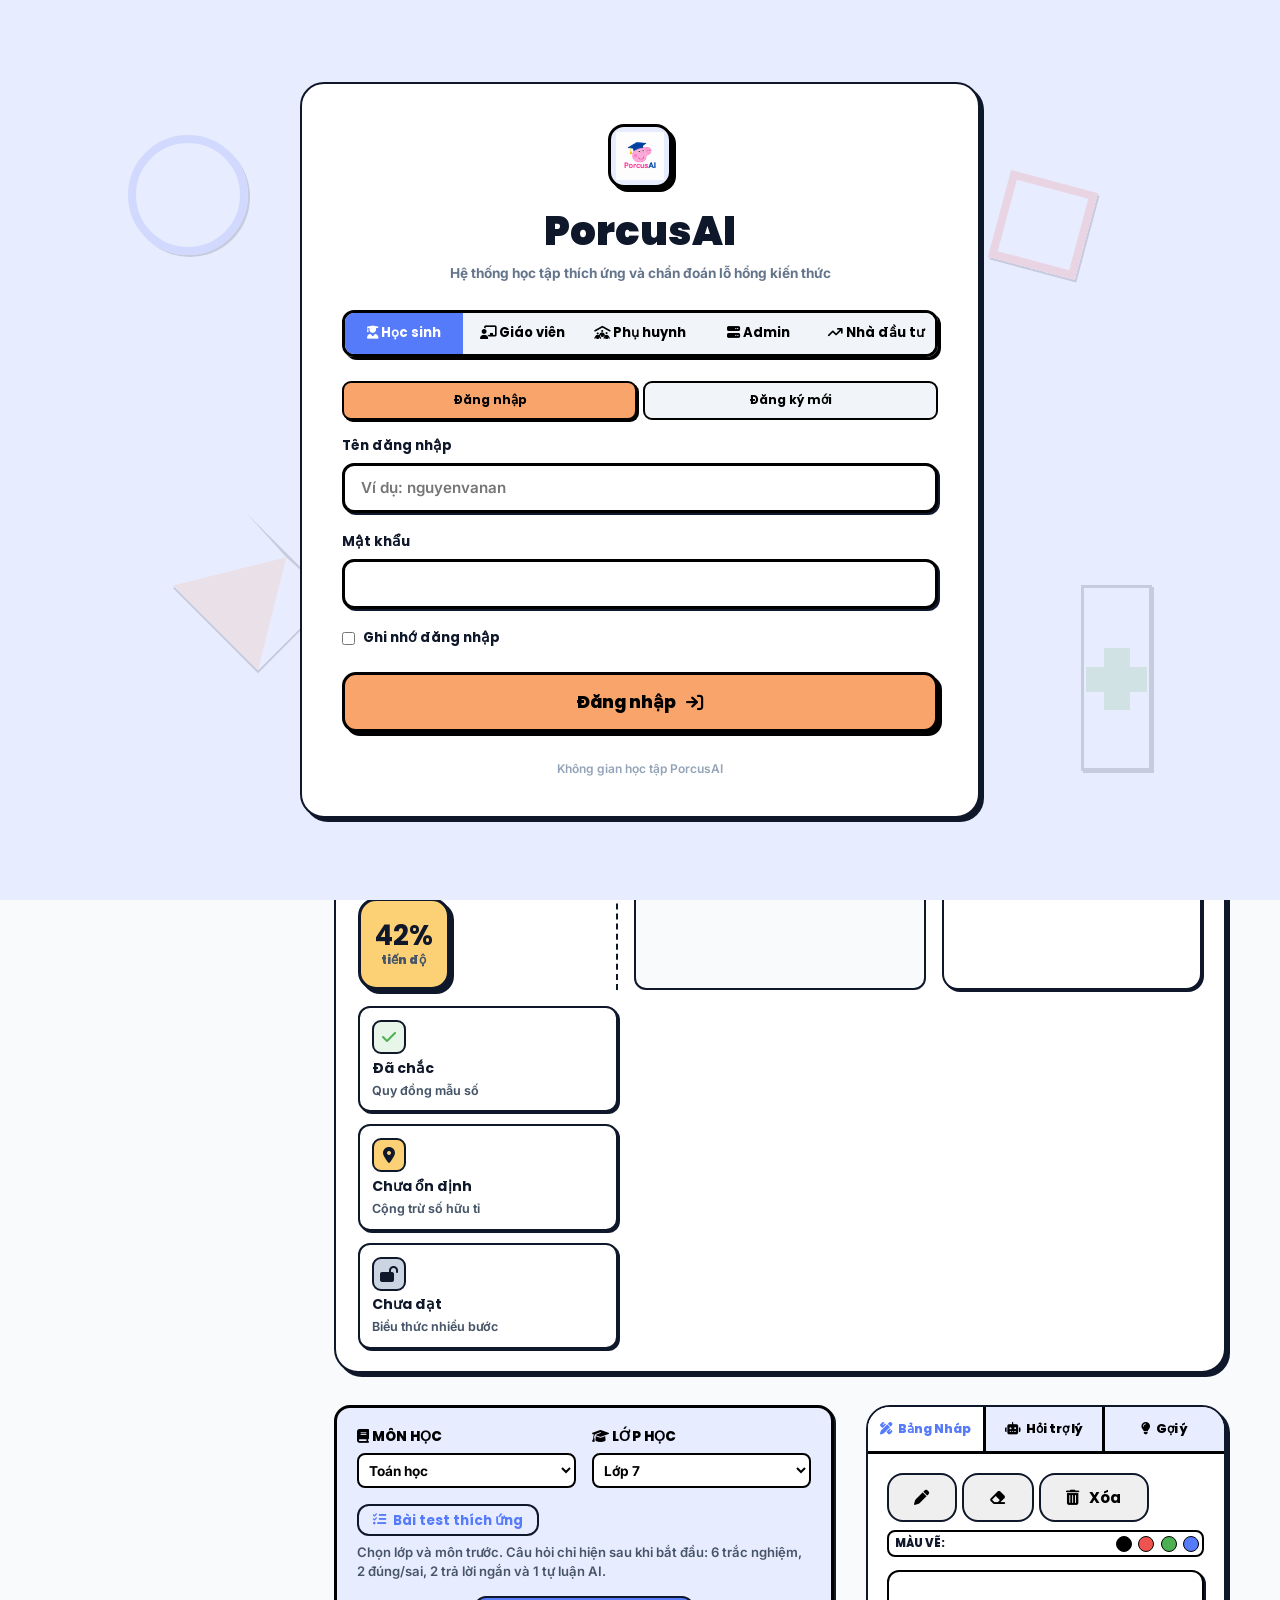
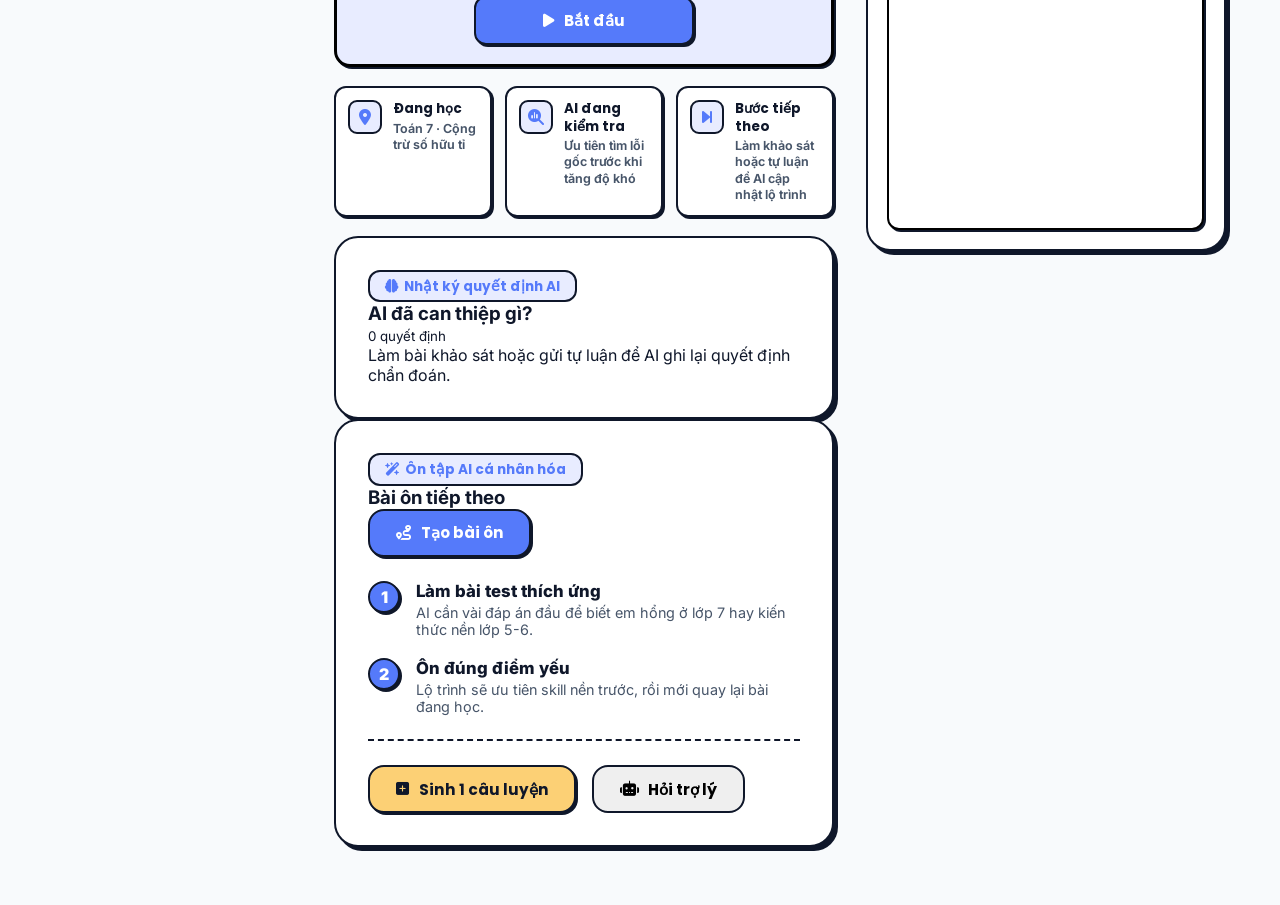
==== frontend/index.html @ 9d4cf4fd "Thêm tính năng đăng ký và đăng nhập cho Giáo viên và Phụ huynh" ====
<!DOCTYPE html>
<html lang="vi">
<head>
    <meta charset="UTF-8">
    <meta name="viewport" content="width=device-width, initial-scale=1.0">
    <title>PorcusAI - Hệ thống Gia sư Thích ứng chẩn đoán Lỗ hổng Kiến thức Gốc</title>
    <link rel="icon" href="assets/porcus-ai-logo.png">
    <!-- Google Fonts -->
    <link rel="preconnect" href="https://fonts.googleapis.com">
    <link rel="preconnect" href="https://fonts.gstatic.com" crossorigin>
    <link href="https://fonts.googleapis.com/css2?family=Inter:wght@300;400;500;600&family=Poppins:wght@400;500;600;700;800&display=swap" rel="stylesheet">
    <!-- FontAwesome Icons -->
    <link rel="stylesheet" href="https://cdnjs.cloudflare.com/ajax/libs/font-awesome/6.5.2/css/all.min.css">
    <link rel="stylesheet" href="style.css">
</head>
<body>
    <div class="app-container">
        <!-- Sidebar Navigation (Chung cho cả 2 view) -->
        <aside class="sidebar-navigation">
            <div class="sidebar-brand">
                <img src="assets/porcus-ai-logo.png" alt="PorcusAI logo" class="brand-logo-img">
                <span class="brand-text">PorcusAI</span>
            </div>
            <nav class="sidebar-menu" id="student-sidebar-menu">
                <a href="#" class="menu-item active" data-tab="dashboard"><i class="fa-solid fa-house"></i><span>Tổng quan</span></a>
                <a href="#" class="menu-item" data-tab="courses"><i class="fa-solid fa-book-open"></i><span>Khóa học</span></a>
                <a href="#" class="menu-item" data-tab="assignments"><i class="fa-solid fa-file-signature"></i><span>Bài tập</span></a>
                <a href="#" class="menu-item" data-tab="rewards"><i class="fa-solid fa-calendar-check"></i><span>Điểm danh & Đổi quà</span></a>
                <a href="#" class="menu-item" data-tab="tutor"><i class="fa-solid fa-robot"></i><span>Trợ lý học tập</span></a>
                <a href="#" class="menu-item" data-tab="profile"><i class="fa-solid fa-id-card"></i><span>Hồ sơ</span></a>
            </nav>
            <nav class="sidebar-menu teacher-sidebar-menu" id="teacher-sidebar-menu" style="display: none;">
                <a href="#" class="menu-item active" data-teacher-nav="grouping"><i class="fa-solid fa-table-columns"></i><span>Tổng quan lớp</span></a>
                <a href="#" class="menu-item" data-teacher-nav="priority"><i class="fa-solid fa-list-check"></i><span>Học sinh ưu tiên</span></a>
                <a href="#" class="menu-item" data-teacher-nav="tree"><i class="fa-solid fa-diagram-project"></i><span>Lộ trình AI</span></a>
                <a href="#" class="menu-item" data-teacher-nav="contribution"><i class="fa-solid fa-chart-line"></i><span>Đóng góp hôm nay</span></a>
            </nav>
            <nav class="sidebar-menu parent-sidebar-menu" id="parent-sidebar-menu" style="display: none;">
                <a href="#" class="menu-item active" data-parent-nav="overview"><i class="fa-solid fa-people-roof"></i><span>Theo dõi con</span></a>
            </nav>
            <nav class="sidebar-menu admin-sidebar-menu" id="admin-sidebar-menu" style="display: none;">
                <a href="#" class="menu-item active" data-admin-nav="operations"><i class="fa-solid fa-server"></i><span>Vận hành</span></a>
            </nav>
            <nav class="sidebar-menu investor-sidebar-menu" id="investor-sidebar-menu" style="display: none;">
                <a href="#" class="menu-item active" data-investor-nav="traction"><i class="fa-solid fa-arrow-trend-up"></i><span>Traction</span></a>
            </nav>
            <div class="sidebar-footer">
                <button id="btn-toggle-portal" class="btn btn-switch"><i class="fa-solid fa-arrows-rotate"></i> Chuyển Bảng</button>
                <button id="btn-logout" class="btn btn-sidebar-logout" type="button"><i class="fa-solid fa-right-from-bracket"></i><span>Đăng xuất</span></button>
            </div>
        </aside>

        <!-- Main Content Area -->
        <div class="content-wrapper">
            <!-- Topbar (Chung) -->
            <header class="topbar-navigation">
                <div class="topbar-left">
                    <div id="student-progress-wrapper" class="progress-container">
                        <span class="progress-label">Tiến trình bài học</span>
                        <div class="progress-track">
                            <div id="student-progress-fill" class="progress-fill" style="width: 40%;"></div>
                        </div>
                    </div>
                    <div id="teacher-title-wrapper" class="teacher-title" style="display: none;">
                        <h2><i class="fa-solid fa-chalkboard-user"></i> Không gian phân tích của Giáo viên</h2>
                    </div>
                </div>
                <div class="topbar-right">
                    <!-- Student Rewards (Ẩn khi ở chế độ Giáo viên) -->
                    <div id="student-rewards" class="rewards-row">
                            <span class="reward-tag streak-tag"><i class="fa-solid fa-calendar-check"></i> 5 ngày liên tiếp</span>
                        <span class="reward-tag xp-tag"><i class="fa-solid fa-gem"></i> 1,200 XP</span>
                        <span class="reward-tag coin-tag"><i class="fa-solid fa-coins"></i> 350 Xu</span>
                    </div>
                    <div id="quest-notification" class="quest-notification">
                        <button id="btn-quest-toggle" class="quest-toggle-btn" type="button" aria-expanded="false" aria-controls="quest-dropdown-panel" title="Nhiệm vụ hôm nay">
                            <i class="fa-solid fa-bell"></i>
                            <span id="quest-notification-count">0</span>
                        </button>
                        <div id="quest-dropdown-panel" class="quest-dropdown-panel" aria-label="Nhiệm vụ hôm nay">
                            <div class="quest-panel-header">
                                <span class="badge badge-skill"><i class="fa-solid fa-gamepad"></i> Quiz Quest</span>
                                <strong id="quest-combo-label">Nhiệm vụ hôm nay</strong>
                            </div>
                            <div id="daily-quest-list" class="daily-quest-list"></div>
                            <p id="reward-feedback" class="reward-feedback">Làm đúng quiz để gom xu mở bài ôn cá nhân.</p>
                        </div>
                    </div>
                    <div class="user-profile">
                        <span class="user-name" id="user-display-name">Emma (Lớp 7A)</span>
                        <div class="user-avatar" id="user-avatar-container">
                            <img src="https://api.dicebear.com/7.x/adventurer/svg?seed=Emma" alt="Avatar" id="user-avatar-img">
                        </div>
                    </div>
                </div>
            </header>

            <!-- Main Sections -->
            <main class="main-content">
                <!-- ================= KHU VỰC A: HỌC SINH ================= -->
                <section id="portal-student" class="portal-section active">
                    <!-- 1. DASHBOARD VIEW (PRACTICE ENGINE) -->
                    <div id="student-view-dashboard" class="student-view-panel">
                        <!-- Warning Alert Banner (Chẩn đoán thích ứng) -->
                        <div id="diagnostic-banner" class="memphis-banner banner-warning" style="display: none;">
                            <div class="banner-icon"><i class="fa-solid fa-magnifying-glass-chart"></i></div>
                            <div class="banner-body">
                                <h4>Phát hiện lỗ hổng kiến thức gốc!</h4>
                                <p>Hệ thống tự động điều chỉnh độ khó xuống mức lớp dưới để chẩn đoán xem bạn có gặp khó khăn với kiến thức nền tảng hay không.</p>
                            </div>
                        </div>

                        <div class="subject-overview-band">
                            <div class="subject-overview-header">
                                <div>
                                    <span class="badge badge-skill"><i class="fa-solid fa-layer-group"></i> Tổng quan môn học</span>
                                    <h2>Hôm nay em muốn ôn môn nào?</h2>
                                </div>
                                <p>Mỗi môn có tiến độ, trạng thái và bài ôn riêng. Hệ thống ưu tiên môn đang cần can thiệp nhất theo kết quả khảo sát.</p>
                            </div>
                            <div id="subject-overview-grid" class="subject-overview-grid"></div>
                        </div>

                        <div class="student-workspace">
                            <!-- Column 1: Mini Personal Path Graph -->
                            <div class="memphis-card path-card">
                                <div class="path-card-header">
                                    <div>
                                        <span class="badge badge-skill"><i class="fa-solid fa-route"></i> Lộ trình cá nhân</span>
                                        <h3 class="card-header-title">Kế hoạch học hôm nay</h3>
                                        <p>AI xác định em nên luyện phần nào trước để không học nhảy qua lỗ hổng nền.</p>
                                    </div>
                                    <div class="path-score-badge">
                                        <strong>42%</strong>
                                        <span>tiến độ</span>
                                    </div>
                                </div>
                                <div class="path-focus-strip">
                                    <div>
                                        <span>Đang học</span>
                                        <strong>Toán 7 · Cộng trừ số hữu tỉ</strong>
                                    </div>
                                    <div>
                                        <span>AI kiểm tra</span>
                                        <strong>Hổng phân số lớp 5-6?</strong>
                                    </div>
                                </div>
                                <div class="personal-path-flow" id="personal-path-flow">
                                    <!-- Dynamic path nodes -->
                                </div>
                                <div class="path-action-grid">
                                    <div class="path-action-item done">
                                        <i class="fa-solid fa-check"></i>
                                        <strong>Đã chắc</strong>
                                        <span>Quy đồng mẫu số</span>
                                    </div>
                                    <div class="path-action-item active">
                                        <i class="fa-solid fa-location-dot"></i>
                                        <strong>Chưa ổn định</strong>
                                        <span>Cộng trừ số hữu tỉ</span>
                                    </div>
                                    <div class="path-action-item locked">
                                        <i class="fa-solid fa-lock-open"></i>
                                        <strong>Chưa đạt</strong>
                                        <span>Biểu thức nhiều bước</span>
                                    </div>
                                </div>
                            </div>
                            <div class="question-workspace">
                                <!-- Selector for Subject and Grade -->
                                <div id="test-setup-card" class="memphis-card selector-card test-setup-card">
                                    <div style="flex: 1;">
                                        <label for="subject-select" style="font-family: Poppins; font-weight: 800; font-size: 0.85rem; display: block; margin-bottom: 0.4rem; color: #000;"><i class="fa-solid fa-book"></i> MÔN HỌC</label>
                                        <select id="subject-select" class="memphis-input-sm" style="width: 100%; font-weight: 700; background: #FFF; border: 2.5px solid #000; border-radius: 8px; padding: 0.4rem;">
                                            <option value="Toán">Toán học</option>
                                            <option value="Ngữ văn">Ngữ văn</option>
                                            <option value="Ngoại ngữ">Ngoại ngữ (Tiếng Anh)</option>
                                            <option value="Khoa học tự nhiên">Khoa học tự nhiên</option>
                                            <option value="Lịch sử và Địa lý">Lịch sử và Địa lý</option>
                                            <option value="Tin học và Công nghệ">Tin học và Công nghệ</option>
                                        </select>
                                    </div>
                                    <div style="flex: 1;">
                                        <label for="grade-select" style="font-family: Poppins; font-weight: 800; font-size: 0.85rem; display: block; margin-bottom: 0.4rem; color: #000;"><i class="fa-solid fa-graduation-cap"></i> LỚP HỌC</label>
                                        <select id="grade-select" class="memphis-input-sm" style="width: 100%; font-weight: 700; background: #FFF; border: 2.5px solid #000; border-radius: 8px; padding: 0.4rem;">
                                            <option value="1">Lớp 1</option>
                                            <option value="2">Lớp 2</option>
                                            <option value="3">Lớp 3</option>
                                            <option value="4">Lớp 4</option>
                                            <option value="5">Lớp 5</option>
                                            <option value="6">Lớp 6</option>
                                            <option value="7" selected>Lớp 7</option>
                                            <option value="8">Lớp 8</option>
                                            <option value="9">Lớp 9</option>
                                        </select>
                                    </div>
                                    <div class="test-setup-copy">
                                        <span class="badge badge-skill"><i class="fa-solid fa-list-check"></i> Bài test thích ứng</span>
                                        <p>Chọn lớp và môn trước. Câu hỏi chỉ hiện sau khi bắt đầu: 6 trắc nghiệm, 2 đúng/sai, 2 trả lời ngắn và 1 tự luận AI.</p>
                                    </div>
                                    <button id="btn-start-test" class="btn btn-primary-memphis btn-start-test"><i class="fa-solid fa-play"></i> Bắt đầu</button>
                                </div>
                                <div id="test-progress-card" class="test-progress-card" style="display: none;">
                                    <div class="test-stage-pill active" data-stage="multiple_choice"><i class="fa-solid fa-circle-dot"></i> Trắc nghiệm</div>
                                    <div class="test-stage-pill" data-stage="true_false"><i class="fa-solid fa-scale-balanced"></i> Đúng/Sai</div>
                                    <div class="test-stage-pill" data-stage="short_answer"><i class="fa-solid fa-keyboard"></i> Trả lời ngắn</div>
                                    <div class="test-stage-pill" data-stage="essay"><i class="fa-solid fa-pen-nib"></i> Tự luận AI</div>
                                </div>
                                <div class="student-path-summary">
                                    <div class="student-path-summary-item">
                                        <i class="fa-solid fa-location-dot"></i>
                                        <div>
                                            <strong>Đang học</strong>
                                            <span id="summary-active-skill">Toán 7 · Cộng trừ số hữu tỉ</span>
                                        </div>
                                    </div>
                                    <div class="student-path-summary-item">
                                        <i class="fa-solid fa-magnifying-glass-chart"></i>
                                        <div>
                                            <strong>AI đang kiểm tra</strong>
                                            <span id="summary-ai-check">Lỗi lớp 7 hay hổng phân số lớp 5-6</span>
                                        </div>
                                    </div>
                                    <div class="student-path-summary-item">
                                        <i class="fa-solid fa-forward-step"></i>
                                        <div>
                                            <strong>Bước tiếp theo</strong>
                                            <span id="summary-next-step">Làm bài test thích ứng để mở khóa lộ trình</span>
                                        </div>
                                    </div>
                                </div>
                                <div class="memphis-card ai-decision-log-card" id="ai-decision-log-card">
                                    <div class="ai-decision-header">
                                        <div>
                                            <span class="badge badge-skill"><i class="fa-solid fa-brain"></i> Nhật ký quyết định AI</span>
                                            <h3>AI đã can thiệp gì?</h3>
                                        </div>
                                        <small id="ai-decision-count">0 quyết định</small>
                                    </div>
                                    <div id="ai-decision-log-list" class="ai-decision-log-list">
                                        <div class="ai-decision-empty">Làm bài khảo sát hoặc gửi tự luận để AI ghi lại quyết định chẩn đoán.</div>
                                    </div>
                                </div>
                                <div class="memphis-card personal-review-card" id="personal-review-card">
                                    <div class="personal-review-header">
                                        <div>
                                            <span class="badge badge-skill"><i class="fa-solid fa-wand-magic-sparkles"></i> Ôn tập AI cá nhân hóa</span>
                                            <h3>Bài ôn tiếp theo</h3>
                                        </div>
                                        <button id="btn-build-personal-review" class="btn btn-primary-memphis btn-sm"><i class="fa-solid fa-route"></i> Tạo bài ôn</button>
                                    </div>
                                    <div id="personal-review-list" class="personal-review-list">
                                        <div class="personal-review-step">
                                            <span>1</span>
                                            <div>
                                                <strong>Làm bài test thích ứng</strong>
                                                <p>AI cần vài đáp án đầu để biết em hổng ở lớp 7 hay kiến thức nền lớp 5-6.</p>
                                            </div>
                                        </div>
                                        <div class="personal-review-step">
                                            <span>2</span>
                                            <div>
                                                <strong>Ôn đúng điểm yếu</strong>
                                                <p>Lộ trình sẽ ưu tiên skill nền trước, rồi mới quay lại bài đang học.</p>
                                            </div>
                                        </div>
                                    </div>
                                    <div class="personal-review-actions">
                                        <button id="btn-generate-review-question" class="btn btn-hint-outline btn-sm"><i class="fa-solid fa-square-plus"></i> Sinh 1 câu luyện</button>
                                        <button id="btn-open-review-assistant" class="btn btn-secondary-memphis btn-sm"><i class="fa-solid fa-robot"></i> Hỏi trợ lý</button>
                                    </div>
                                </div>
                                <div id="survey-result-card" class="memphis-card survey-result-card" style="display: none;"></div>
                                <div id="question-card" class="memphis-card question-card" style="padding: 1.5rem; display: none;">
                                    <div class="question-card-header" style="display: flex; justify-content: space-between; margin-bottom: 1.2rem;">
                                        <span class="badge badge-skill" id="current-skill-name">Đang tải kỹ năng...</span>
                                        <span class="badge badge-difficulty" id="current-question-difficulty">Mức độ: Vừa</span>
                                    </div>

                                    <!-- Question & Interaction Content -->
                                    <div class="question-main-body">
                                        <div class="question-content-box" style="margin-bottom: 1.5rem; background: #fdfdfd; border: 2.5px solid #000; border-radius: 12px; padding: 1.2rem;">
                                            <p id="question-text" style="font-family: Inter; font-size: 1.05rem; font-weight: 600; line-height: 1.6; margin: 0; color: #000;">Đang tải câu hỏi...</p>
                                        </div>

                                        <div id="question-visual-box" class="question-visual-box" style="display: none;"></div>

                                        <!-- Multiple Choice Options Container -->
                                        <div id="options-container" class="options-grid">
                                            <!-- Option buttons -->
                                        </div>

                                        <!-- Free Text Input (Hidden by default) -->
                                        <div id="text-input-container" class="text-input-container" style="display: none;">
                                            <textarea id="answer-text-input" placeholder="Điền đáp án của bạn vào đây..." class="memphis-input" rows="2"></textarea>
                                        </div>

                                        <!-- Distractor Explanation Feedback -->
                                        <div id="distractor-feedback-box" class="distractor-feedback-box" style="display: none; margin-top: 1.2rem;">
                                            <div class="distractor-feedback-header">
                                                <i class="fa-solid fa-circle-exclamation"></i> Phân tích lỗi sai
                                            </div>
                                            <p id="distractor-feedback-text">Giải thích lỗi sai...</p>
                                        </div>
                                    </div>

                                    <!-- Action Buttons -->
                                    <div class="question-actions" style="display: flex; gap: 1rem; margin-top: 1.5rem; border-top: 2.5px dashed #000; padding-top: 1.2rem; flex-wrap: wrap;">
                                        <button id="btn-show-hint" class="btn btn-hint-outline" style="flex: 1; padding: 0.6rem; font-weight: 700;"><i class="fa-solid fa-lightbulb"></i> Gợi ý</button>
                                        <button id="btn-submit-answer" class="btn btn-primary-memphis" disabled style="flex: 1.5; padding: 0.6rem; font-weight: 700;"><i class="fa-solid fa-paper-plane"></i> Gửi đáp án</button>
                                    </div>
                                </div>
                            </div>

                            <!-- Column 3: AI Learning Assistant (Unified Toolbox) -->
                            <div class="memphis-card toolbox-card">
                                <div class="toolbox-tabs" style="display: flex; border-bottom: 3.5px solid #000; background: #e8ecff; border-top-left-radius: 12px; border-top-right-radius: 12px;">
                                    <button class="toolbox-tab-btn active" data-toolbox-tab="scratchpad" style="flex: 1 1 90px; padding: 0.9rem 0.7rem; font-family: Poppins; font-weight: 800; font-size: 0.78rem; line-height: 1.25; background: none; border: none; border-right: 3.5px solid #000; cursor: pointer; display: flex; align-items: center; justify-content: center; gap: 0.35rem; flex-wrap: wrap; text-align: center;"><i class="fa-solid fa-pen-ruler"></i> Bảng Nháp</button>
                                    <button class="toolbox-tab-btn" data-toolbox-tab="mascot" style="flex: 1 1 90px; padding: 0.9rem 0.7rem; font-family: Poppins; font-weight: 800; font-size: 0.78rem; line-height: 1.25; background: none; border: none; border-right: 3.5px solid #000; cursor: pointer; display: flex; align-items: center; justify-content: center; gap: 0.35rem; flex-wrap: wrap; text-align: center;"><i class="fa-solid fa-robot"></i> Hỏi trợ lý</button>
                                    <button class="toolbox-tab-btn" data-toolbox-tab="hint" style="flex: 1 1 90px; padding: 0.9rem 0.7rem; font-family: Poppins; font-weight: 800; font-size: 0.78rem; line-height: 1.25; background: none; border: none; cursor: pointer; display: flex; align-items: center; justify-content: center; gap: 0.35rem; flex-wrap: wrap; text-align: center;"><i class="fa-solid fa-lightbulb"></i> Gợi ý</button>
                                </div>

                                <div class="toolbox-content" style="padding: 1.2rem; min-height: 350px;">
                                    <!-- Sub-panel 1: Scratchpad (Active by default) -->
                                    <div id="toolbox-panel-scratchpad" class="toolbox-panel active">
                                        <div class="scratchpad-controls" style="display: flex; flex-direction: column; gap: 0.5rem; margin-bottom: 0.8rem;">
                                            <div style="display: flex; gap: 0.3rem;">
                                                <button class="btn btn-secondary btn-sm active" id="btn-scratchpad-pen" title="Bút vẽ"><i class="fa-solid fa-pen"></i></button>
                                                <button class="btn btn-secondary btn-sm" id="btn-scratchpad-eraser" title="Tẩy xóa"><i class="fa-solid fa-eraser"></i></button>
                                                <button class="btn btn-secondary btn-sm" id="btn-scratchpad-clear" title="Xóa toàn bộ"><i class="fa-solid fa-trash-can"></i> Xóa</button>
                                            </div>
                                            <div class="scratchpad-colors" style="display: flex; gap: 0.4rem; padding: 0.2rem; background: #FFF; border: 2px solid #000; border-radius: 8px; justify-content: center; align-items: center;">
                                                <span style="font-family: Poppins; font-size: 0.72rem; font-weight: 800; margin-right: auto; margin-left: 0.2rem;">MÀU VẼ:</span>
                                                <button class="color-btn active" data-color="#000000" style="width: 16px; height: 16px; border-radius: 50%; background: #000000; border: 1.5px solid #000; cursor: pointer; padding: 0;"></button>
                                                <button class="color-btn" data-color="#EF5350" style="width: 16px; height: 16px; border-radius: 50%; background: #EF5350; border: 1.5px solid #000; cursor: pointer; padding: 0;"></button>
                                                <button class="color-btn" data-color="#4CAF50" style="width: 16px; height: 16px; border-radius: 50%; background: #4CAF50; border: 1.5px solid #000; cursor: pointer; padding: 0;"></button>
                                                <button class="color-btn" data-color="#557AFA" style="width: 16px; height: 16px; border-radius: 50%; background: #557AFA; border: 1.5px solid #000; cursor: pointer; padding: 0;"></button>
                                            </div>
                                        </div>
                                        <div class="canvas-container" style="background: #FFF; border: 2.5px solid #000; border-radius: 12px; overflow: hidden; height: 260px; position: relative;">
                                            <canvas id="scratchpad-canvas" width="280" height="260" style="cursor: crosshair; display: block;"></canvas>
                                        </div>
                                    </div>

                                    <!-- Sub-panel 2: Socratic Robot Mascot Chat -->
                                    <div id="toolbox-panel-mascot" class="toolbox-panel" style="display: none; flex-direction: column; gap: 1rem;">
                                        <div class="mascot-container" style="display: flex; flex-direction: column; gap: 0.8rem;">
                                            <div style="display: flex; align-items: center; gap: 0.8rem;">
                                                <div class="robot-mascot" style="position: relative; flex-shrink: 0;">
                                                    <i class="fa-solid fa-robot robot-icon-face animate-bounce-slow" style="font-size: 2.2rem; color: var(--primary);"></i>
                                                    <button id="btn-read-aloud" class="btn-read-aloud" title="Đọc tiếng gợi ý" style="position: absolute; bottom: -5px; right: -5px; background: var(--secondary); border: 2px solid var(--border-color); border-radius: 50%; width: 22px; height: 22px; display: flex; align-items: center; justify-content: center; cursor: pointer; font-size: 0.7rem; box-shadow: var(--shadow-flat-sm);"><i class="fa-solid fa-volume-high"></i></button>
                                                </div>
                                                <div class="mascot-speech-bubble" style="background: var(--secondary-light); border: 2px solid #000; border-radius: 12px; padding: 0.6rem 0.8rem; font-family: Inter; font-size: 0.85rem; font-weight: 500; flex-grow: 1; position: relative;">
                                                    <p id="mascot-comment" style="margin: 0; line-height: 1.4;">Hãy đọc kỹ đề bài nhé! Tôi tin bạn làm được!</p>
                                                </div>
                                            </div>
                                            
                                            <div id="mascot-chat-history" class="mascot-chat-history" style="display: none; height: 160px; overflow-y: auto; border: 2.5px solid #000; border-radius: 12px; padding: 0.8rem; background: #fafafa; flex-direction: column; gap: 0.5rem; margin-top: 0.5rem;">
                                                <!-- Dynamic chat logs -->
                                            </div>
                                            <div class="mascot-chat-input-wrapper" style="display: flex; gap: 0.4rem; margin-top: 0.5rem;">
                                                <input type="text" id="mascot-chat-input" placeholder="Hỏi cách giải..." class="memphis-input-sm" style="flex: 1; padding: 0.5rem; border: 2.5px solid #000; border-radius: 8px; height: 38px;">
                                                <button id="btn-send-mascot-chat" class="btn btn-secondary-memphis btn-sm" style="width: 38px; height: 38px; padding: 0; display: flex; align-items: center; justify-content: center; border-radius: 8px;"><i class="fa-solid fa-paper-plane"></i></button>
                                            </div>
                                            <div class="multimodal-learning-controls" style="display:grid;grid-template-columns:1fr 1fr;gap:.5rem;">
                                                <label class="btn btn-hint-outline btn-sm" for="student-work-image"><i class="fa-solid fa-camera"></i> Chọn ảnh bài làm</label>
                                                <input id="student-work-image" type="file" accept="image/jpeg,image/png,image/webp" capture="environment" hidden>
                                                <button id="btn-analyze-student-work" class="btn btn-secondary-memphis btn-sm"><i class="fa-solid fa-eye"></i> FPT Vision phân tích</button>
                                                <button id="btn-record-answer" class="btn btn-hint-outline btn-sm" style="grid-column:1/-1;"><i class="fa-solid fa-microphone"></i> Trả lời bằng giọng nói</button>
                                            </div>
                                        </div>
                                    </div>

                                    <!-- Sub-panel 3: Interactive Hint & Fraction Slicing -->
                                    <div id="toolbox-panel-hint" class="toolbox-panel" style="display: none; flex-direction: column; gap: 0.8rem;">
                                        <div id="hint-content-box" class="hint-content-box" style="display: block;">
                                            <div class="hint-visual-representation" id="hint-visual-representation" style="display: flex; flex-direction: column; align-items: center; margin-bottom: 0.8rem;">
                                                <!-- Circle graph / visual aid renders here -->
                                            </div>
                                            <!-- Interactive Slider -->
                                            <div class="interactive-slider-wrapper" id="fraction-slider-container" style="display: none; margin-bottom: 0.8rem; padding: 0.8rem; background: #FFF; border: 2px solid #000; border-radius: 12px;">
                                                <label for="fraction-slider" style="font-family: Poppins; font-weight: 700; font-size: 0.8rem; display: block; margin-bottom: 0.4rem;">
                                                    <i class="fa-solid fa-sliders"></i> Kéo để chia nhỏ: <span id="fraction-slider-val" style="color: var(--primary); font-weight: 800;">2</span> phần
                                                </label>
                                                <input type="range" id="fraction-slider" min="2" max="12" value="2" style="width: 100%; cursor: pointer;">
                                            </div>
                                            <p id="hint-text" class="hint-text-para" style="font-family: Inter; font-size: 0.88rem; line-height: 1.5; color: #333; margin: 0; background: #fdfdfd; border-left: 4px solid var(--secondary); padding-left: 0.8rem; padding-top: 0.4rem; padding-bottom: 0.4rem;">Vui lòng bấm nút Gợi ý ở bên cạnh bài tập để nhận trợ giúp trực quan.</p>
                                        </div>
                                    </div>
                                </div>
                            </div>
                        </div>
                    </div>

                    <!-- 2. COURSES VIEW -->
                    <div id="student-view-courses" class="student-view-panel" style="display: none;">
                        <div class="courses-header mb-4">
                            <h2><i class="fa-solid fa-graduation-cap"></i> Khóa học của tôi</h2>
                            <p class="card-subtitle-desc">Theo dõi nhiều môn học, mỗi môn có lộ trình riêng và trạng thái chẩn đoán riêng.</p>
                        </div>
                        <div class="courses-overview-layout">
                            <div class="memphis-card course-focus-card">
                                <div class="course-focus-header">
                                    <div class="course-card-icon bg-primary-light"><i class="fa-solid fa-route text-blue"></i></div>
                                    <div>
                                        <span class="badge badge-skill">Đang ưu tiên hôm nay</span>
                                        <h3>Toán 7: Số hữu tỉ và phép tính phân số</h3>
                                        <p>Hệ thống đang kiểm tra xem em sai vì phần lớp 7 hay vì hổng kiến thức phân số từ lớp 5-6.</p>
                                    </div>
                                </div>
                                <div class="course-progress course-progress-large">
                                    <div class="course-progress-meta">
                                        <span>Tiến độ lộ trình</span>
                                        <strong>42%</strong>
                                    </div>
                                    <div class="progress-track"><div class="progress-fill" style="width: 42%; background: var(--primary);"></div></div>
                                </div>
                                <div class="course-milestones">
                                    <div class="course-milestone done"><i class="fa-solid fa-check"></i><span>Quy đồng mẫu số</span></div>
                                    <div class="course-milestone active"><i class="fa-solid fa-location-dot"></i><span>Cộng trừ số hữu tỉ</span></div>
                                    <div class="course-milestone locked"><i class="fa-solid fa-lock"></i><span>Biểu thức nhiều bước</span></div>
                                </div>
                                <button class="btn btn-primary-memphis demo-action-btn" data-message="Đã mở lộ trình Toán 7 đang học."><i class="fa-solid fa-circle-play"></i> Vào lộ trình</button>
                            </div>

                            <div class="course-side-stack">
                                <div class="memphis-card course-snapshot-card course-catalog-card">
                                    <h3><i class="fa-solid fa-book-open-reader"></i> Các khóa học đang theo</h3>
                                    <div class="course-catalog-list">
                                        <button class="course-catalog-item active demo-action-btn" data-message="Đang xem lộ trình Toán 7.">
                                            <span class="course-code">MATH-7A</span>
                                            <strong>Toán 7</strong>
                                            <small>42% · cần ôn phân số</small>
                                        </button>
                                        <button class="course-catalog-item demo-action-btn" data-message="Đã mở khóa Ngữ văn 7.">
                                            <span class="course-code">LIT-7A</span>
                                            <strong>Ngữ văn 7</strong>
                                            <small>68% · đọc hiểu ổn định</small>
                                        </button>
                                        <button class="course-catalog-item demo-action-btn" data-message="Đã mở khóa Tiếng Anh 7.">
                                            <span class="course-code">ENG-7A</span>
                                            <strong>Tiếng Anh 7</strong>
                                            <small>55% · cần luyện so sánh</small>
                                        </button>
                                        <button class="course-catalog-item demo-action-btn" data-message="Đã mở khóa KHTN 7.">
                                            <span class="course-code">SCI-7A</span>
                                            <strong>KHTN 7</strong>
                                            <small>73% · đang đúng tiến độ</small>
                                        </button>
                                    </div>
                                </div>

                                <div class="memphis-card course-snapshot-card">
                                    <h3><i class="fa-solid fa-layer-group"></i> Lộ trình cá nhân môn Toán</h3>
                                    <div class="course-roadmap-list">
                                        <div class="course-roadmap-item complete">
                                            <strong>Toán 5: Phân số & BCNN</strong>
                                            <span>Chắc nền, dùng để giải thích lỗi sai hiện tại.</span>
                                        </div>
                                        <div class="course-roadmap-item active">
                                            <strong>Toán 6: Số nguyên & GTTĐ</strong>
                                            <span>Đang cần ôn lại dấu âm và phép cộng trái dấu.</span>
                                        </div>
                                        <div class="course-roadmap-item next">
                                            <strong>Toán 7: Số hữu tỉ</strong>
                                            <span>Mở khóa dần theo kết quả chẩn đoán.</span>
                                        </div>
                                    </div>
                                </div>

                                <div class="memphis-card course-snapshot-card">
                                    <h3><i class="fa-solid fa-compass"></i> Khác với Bài tập</h3>
                                    <p class="course-note">Khóa học là bản đồ đường dài. Bài tập là các việc cụ thể phải nộp trong tuần.</p>
                                    <div class="course-stat-grid">
                                        <div><strong>3</strong><span>học phần</span></div>
                                        <div><strong>11</strong><span>kỹ năng</span></div>
                                        <div><strong>42%</strong><span>tiến độ</span></div>
                                    </div>
                                </div>
                            </div>
                        </div>
                    </div>

                    <!-- 3. ASSIGNMENTS VIEW -->
                    <div id="student-view-assignments" class="student-view-panel" style="display: none;">
                        <div class="assignments-header mb-4">
                            <h2><i class="fa-solid fa-file-signature"></i> Bài tập cần hoàn thành</h2>
                            <p class="card-subtitle-desc">Nơi xử lý các nhiệm vụ ngắn hạn: bài nào cần nộp hôm nay, bài nào trễ hạn, bài nào chỉ cần xem lại.</p>
                        </div>
                        <div class="assignments-board">
                            <div class="assignment-lane">
                                <div class="assignment-lane-title"><i class="fa-solid fa-bolt"></i> Cần làm ngay</div>
                                <article class="memphis-card assignment-task-card urgent">
                                    <div class="assignment-task-top">
                                        <span class="badge badge-danger">Trễ hạn</span>
                                        <span class="assignment-due">14/07/2026</span>
                                    </div>
                                    <h3>Bổ trợ: GTTĐ & cộng số nguyên</h3>
                                    <p>Hoàn thành 10 câu nền lớp 6 để hệ thống kiểm tra lại lỗi dấu âm.</p>
                                    <div class="assignment-task-meta">
                                        <span><i class="fa-solid fa-list-check"></i> 0/10 câu</span>
                                        <span><i class="fa-solid fa-brain"></i> Cộng số nguyên</span>
                                    </div>
                                    <button class="btn btn-primary-memphis btn-sm demo-action-btn" data-message="Đã chuyển sang bài bổ trợ lớp 6 để nộp bù."><i class="fa-solid fa-triangle-exclamation"></i> Nộp bù</button>
                                </article>
                            </div>

                            <div class="assignment-lane">
                                <div class="assignment-lane-title"><i class="fa-solid fa-clock"></i> Đang làm</div>
                                <article class="memphis-card assignment-task-card active-task">
                                    <div class="assignment-task-top">
                                        <span class="badge badge-warning">Hôm nay</span>
                                        <span class="assignment-due">17/07/2026</span>
                                    </div>
                                    <h3>Bài test thích ứng: Số hữu tỉ</h3>
                                    <p>Làm tiếp phần trắc nghiệm để xác định em đang kẹt ở lớp 7 hay kiến thức nền lớp 5-6.</p>
                                    <div class="assignment-task-meta">
                                        <span><i class="fa-solid fa-list-check"></i> 3/5 câu</span>
                                        <span><i class="fa-solid fa-route"></i> Chẩn đoán</span>
                                    </div>
                                    <button class="btn btn-primary-memphis btn-sm demo-action-btn" data-message="Mở Tổng quan, chọn Toán - Lớp 7 rồi bấm Bắt đầu để làm tiếp bài test thích ứng."><i class="fa-solid fa-play"></i> Làm tiếp</button>
                                </article>
                            </div>

                            <div class="assignment-lane">
                                <div class="assignment-lane-title"><i class="fa-solid fa-circle-check"></i> Đã xong</div>
                                <article class="memphis-card assignment-task-card completed">
                                    <div class="assignment-task-top">
                                        <span class="badge badge-success">Đã hoàn thành</span>
                                        <span class="assignment-due">15/07/2026</span>
                                    </div>
                                    <h3>Ôn tập: Quy đồng phân số cơ bản</h3>
                                    <p>Điểm tốt, dùng làm nền để học tiếp phép cộng trừ số hữu tỉ.</p>
                                    <div class="assignment-task-meta">
                                        <span><i class="fa-solid fa-star"></i> 10/10</span>
                                        <span><i class="fa-solid fa-layer-group"></i> Phân số lớp 5</span>
                                    </div>
                                    <button class="btn btn-secondary btn-sm demo-action-btn" data-message="Đã mở bản xem lại bài làm."><i class="fa-solid fa-rotate-left"></i> Xem lại</button>
                                </article>
                            </div>
                        </div>
                    </div>

                    <!-- 4. REWARDS VIEW -->
                    <div id="student-view-rewards" class="student-view-panel" style="display: none;">
                        <div class="rewards-page-header mb-4">
                            <h2><i class="fa-solid fa-calendar-check"></i> Điểm danh & Đổi quà</h2>
                            <p class="card-subtitle-desc">Điểm danh để nhận lượt quay. Thứ 7 và Chủ nhật được 2 lượt, dùng ngay ở vòng quay quà học tập bên dưới.</p>
                        </div>
                        <div class="rewards-page-layout">
                            <div class="memphis-card rewards-wallet-card">
                                <span class="badge badge-skill"><i class="fa-solid fa-wallet"></i> Ví học tập</span>
                                <h3 id="reward-wallet-title">350 xu khả dụng</h3>
                                <p>Hoàn thành quiz, trả lời câu khó và điểm danh đều đặn để lấy thêm xu, XP và lượt quay.</p>
                                <div class="reward-wallet-metrics">
                                    <div>
                                        <strong id="reward-ticket-count">0</strong>
                                        <span>lượt quay</span>
                                    </div>
                                    <div>
                                        <strong id="reward-xp-count">1.200</strong>
                                        <span>XP</span>
                                    </div>
                                </div>
                                <div class="level-progress-card">
                                    <div class="level-progress-meta">
                                        <strong id="learning-level-label">Level 3 · Vượt ải</strong>
                                        <span id="learning-level-next">Còn 400 XP để mở khóa câu nâng cao</span>
                                    </div>
                                    <div class="level-progress-track"><span id="learning-level-fill" style="width: 40%;"></span></div>
                                </div>
                                <div class="attendance-card">
                                    <div>
                                        <strong id="attendance-streak-label">5 ngày liên tiếp</strong>
                                        <span id="attendance-status-label">Hôm nay chưa điểm danh</span>
                                    </div>
                                    <button id="btn-attendance-checkin" class="btn btn-primary-memphis btn-sm" type="button"><i class="fa-solid fa-calendar-plus"></i> Điểm danh</button>
                                </div>
                                <div id="attendance-calendar-grid" class="attendance-calendar-grid"></div>
                                <div id="reward-page-quest-list" class="daily-quest-list"></div>
                            </div>
                            <div class="rewards-play-column">
                                <div class="memphis-card rewards-wheel-card">
                                    <div class="reward-shop-header">
                                        <span><i class="fa-solid fa-dharmachakra"></i> Vòng quay quà</span>
                                        <small id="reward-spin-status">Cần lượt quay để chơi</small>
                                    </div>
                                    <div class="wheel-stage">
                                        <div class="wheel-pointer"><i class="fa-solid fa-caret-down"></i></div>
                                        <div id="reward-wheel" class="reward-wheel" aria-label="Vòng quay quà học tập">
                                            <div class="wheel-center">
                                                <strong id="wheel-center-label">Quay</strong>
                                                <span id="wheel-center-subtitle">nhận quà</span>
                                            </div>
                                        </div>
                                    </div>
                                    <button id="btn-spin-reward" class="btn btn-primary-memphis btn-spin-reward" type="button"><i class="fa-solid fa-play"></i> Quay ngay</button>
                                    <p id="reward-wheel-feedback" class="reward-feedback">Điểm danh hôm nay để nhận lượt quay.</p>
                                    <div id="reward-wheel-prizes" class="reward-wheel-prizes"></div>
                                    <div class="reward-history-panel">
                                        <strong><i class="fa-solid fa-clock-rotate-left"></i> Quà gần đây</strong>
                                        <div id="reward-history-list" class="reward-history-list"></div>
                                    </div>
                                </div>
                                <div class="memphis-card rewards-shop-card">
                                    <div class="reward-shop-header">
                                        <span><i class="fa-solid fa-store"></i> Shop đổi quà</span>
                                        <small>Dùng xu đổi quyền lợi học tập</small>
                                    </div>
                                    <div id="reward-shop-list" class="reward-shop-list reward-shop-list-large"></div>
                                </div>
                            </div>
                        </div>
                    </div>

                    <!-- 5. LEARNING ASSISTANT CHAT VIEW -->
                    <div id="student-view-tutor" class="student-view-panel" style="display: none;">
                        <div class="tutor-header mb-4">
                            <h2><i class="fa-solid fa-robot"></i> Trợ lý học tập của bạn</h2>
                            <p class="card-subtitle-desc">Gửi bài làm hoặc câu hỏi ở bảng bên phải, chọn đúng chế độ để AI xử lý theo nhiệm vụ.</p>
                            <span id="ai-status-pill" class="realtime-status polling">Đang kiểm tra AI</span>
                        </div>
                        <div class="modern-chat-container">
                            <!-- Chat History -->
                            <div class="chat-history-modern" id="chat-history-box">
                                <div class="chat-bubble robot-bubble">
                                    <div class="bubble-avatar"><i class="fa-solid fa-robot"></i></div>
                                    <div class="bubble-content">
                                        <p>Xin chào Emma! Tôi là trợ lý học tập PorcusAI. Hôm nay bạn muốn tìm hiểu hay luyện tập phần kiến thức nào?</p>
                                    </div>
                                </div>
                                <div class="chat-bubble user-bubble">
                                    <div class="bubble-content">
                                        <p>Giải thích giúp em cách quy đồng mẫu số phân số 3/4 và 5/6 với ạ.</p>
                                    </div>
                                    <div class="bubble-avatar"><i class="fa-solid fa-user-ninja"></i></div>
                                </div>
                                <div class="chat-bubble robot-bubble">
                                    <div class="bubble-avatar"><i class="fa-solid fa-robot"></i></div>
                                    <div class="bubble-content">
                                        <p>Để quy đồng mẫu số 3/4 và 5/6:</p>
                                        <ol>
                                            <li>Bước 1: Tìm BCNN của 4 và 6. BCNN(4, 6) = 12.</li>
                                            <li>Bước 2: Tìm nhân tử phụ: 12 : 4 = 3; 12 : 6 = 2.</li>
                                            <li>Bước 3: Nhân cả tử và mẫu với nhân tử phụ tương ứng:
                                                <ul>
                                                    <li>3/4 = (3 x 3)/(4 x 3) = 9/12</li>
                                                    <li>5/6 = (5 x 2)/(6 x 2) = 10/12</li>
                                                </ul>
                                            </li>
                                        </ol>
                                        <p>Bây giờ hai phân số đã có cùng mẫu số là 12 rồi đó!</p>
                                    </div>
                                </div>
                            </div>

                            <!-- Chat Composer Area -->
                            <div class="chat-composer-container">
                                <!-- AI Mode Chips -->
                                <div class="ai-mode-chips" id="ai-mode-grid">
                                    <button type="button" class="ai-mode-chip active" data-ai-mode="explain"><i class="fa-solid fa-lightbulb"></i><span>Giải thích</span></button>
                                    <button type="button" class="ai-mode-chip" data-ai-mode="find_error"><i class="fa-solid fa-circle-xmark"></i><span>Tìm lỗi sai</span></button>
                                    <button type="button" class="ai-mode-chip" data-ai-mode="similar_question"><i class="fa-solid fa-clone"></i><span>Câu tương tự</span></button>
                                    <button type="button" class="ai-mode-chip" data-ai-mode="step_hint"><i class="fa-solid fa-shoe-prints"></i><span>Gợi ý từng bước</span></button>
                                    <button type="button" class="ai-mode-chip" data-ai-mode="summarize"><i class="fa-solid fa-layer-group"></i><span>Tóm tắt</span></button>
                                </div>

                                <div class="chat-input-wrapper">
                                    <label id="ai-image-label" class="chat-upload-btn" for="ai-image-input" title="Đính kèm ảnh">
                                        <i class="fa-solid fa-image"></i>
                                        <input id="ai-image-input" type="file" accept="image/*" style="display: none;">
                                    </label>
                                    <textarea id="ai-work-input" class="chat-work-input" rows="1" placeholder="Gõ câu hỏi, dán bài làm của em..."></textarea>
                                    <button id="btn-run-ai-task" class="chat-send-btn" type="button" title="Gửi cho AI"><i class="fa-solid fa-paper-plane"></i></button>
                                </div>
                                <div class="chat-composer-footer">
                                    <span><i class="fa-solid fa-brain"></i> AI can thiệp: Đọc bài làm → tìm lỗi gốc → tạo gói ôn → đo lại mastery. AI chỉ làm theo chế độ đã chọn phía trên.</span>
                                </div>
                            </div>
                        </div>
                    </div>

                    <!-- 6. STUDENT PROFILE VIEW -->
                    <div id="student-view-profile" class="student-view-panel" style="display: none;">
                        <div class="profile-page-header mb-4">
                            <h2><i class="fa-solid fa-id-card"></i> Hồ sơ học tập</h2>
                            <p class="card-subtitle-desc">Theo dõi XP theo ngày, tiến trình từng môn, huy hiệu và thông tin cá nhân của học sinh.</p>
                        </div>
                        <div id="student-profile-page" class="student-profile-page">
                            <!-- Profile page rendered by app.js -->
                        </div>
                    </div>
                </section>

                <!-- ================= KHU VỰC B: GIÁO VIÊN ================= -->
                <section id="portal-teacher" class="portal-section">
                    <div class="teacher-command-hero">
                        <div class="teacher-command-copy">
                            <span class="teacher-command-kicker"><i class="fa-solid fa-satellite-dish"></i> Teacher Command Center</span>
                            <h1>Bảng quản lý lớp học theo dữ liệu</h1>
                            <p>PorcusAI giúp giáo viên nhìn nhanh tình trạng lớp, phát hiện lỗ hổng gốc, gom nhóm học sinh và chọn hành động dạy lại hoặc giao bài luyện phù hợp.</p>
                        </div>
                        <div class="teacher-command-actions">
                            <button class="btn btn-primary-memphis" id="btn-command-lesson-plan"><i class="fa-solid fa-wand-magic-sparkles"></i> Tạo kế hoạch 15 phút</button>
                            <button class="btn btn-hint-outline" id="btn-open-final-report"><i class="fa-solid fa-file-shield"></i> Báo cáo final</button>
                        </div>
                    </div>

                    <div class="teacher-class-switcher memphis-card">
                        <div>
                            <span class="teacher-command-kicker"><i class="fa-solid fa-school"></i> Lớp đang quản lý</span>
                            <h3 id="teacher-active-class-name">Toán 7A · THCS FPT Cầu Giấy</h3>
                            <p id="teacher-active-class-desc">Mã lớp: <strong>VGAP-MATH-7A-2026</strong> · 40 học sinh · tiết 3 sáng thứ Hai</p>
                        </div>
                        <label for="teacher-class-select" class="sr-only">Chọn lớp giáo viên quản lý</label>
                        <select id="teacher-class-select" class="teacher-class-select">
                            <option value="math7a" data-name="Toán 7A · THCS FPT Cầu Giấy" data-code="VGAP-MATH-7A-2026" data-meta="40 học sinh · tiết 3 sáng thứ Hai">VGAP-MATH-7A-2026 · Toán 7A</option>
                            <option value="math7b" data-name="Toán 7B · THCS FPT Cầu Giấy" data-code="VGAP-MATH-7B-2026" data-meta="38 học sinh · tiết 5 chiều thứ Ba">VGAP-MATH-7B-2026 · Toán 7B</option>
                            <option value="math6b" data-name="Toán 6B · THCS FPT Cầu Giấy" data-code="VGAP-MATH-6B-2026" data-meta="42 học sinh · tiết 2 sáng thứ Tư">VGAP-MATH-6B-2026 · Toán 6B</option>
                        </select>
                    </div>

                    <div class="teacher-command-grid">
                        <div class="memphis-card command-stat-card urgent">
                            <span class="command-stat-label">Cần can thiệp hôm nay</span>
                            <strong id="teacher-risk-students">7 học sinh</strong>
                            <small>Ưu tiên theo số câu sai, thời gian kẹt và mastery.</small>
                        </div>
                        <div class="memphis-card command-stat-card">
                            <span class="command-stat-label">Nhóm hổng đang mở</span>
                            <strong id="teacher-gap-group-summary">2 nhóm</strong>
                            <small>Gom nhóm để dạy lại thay vì kèm từng em thủ công.</small>
                        </div>
                        <div class="memphis-card command-stat-card">
                            <span class="command-stat-label">Kỹ năng nên dạy lại</span>
                            <strong id="teacher-top-gap-skill">Quy đồng phân số</strong>
                            <small>Đề xuất từ lỗi lặp lại và prerequisite graph.</small>
                        </div>
                        <div class="memphis-card command-stat-card success">
                            <span class="command-stat-label">Thời gian tiết kiệm ước tính</span>
                            <strong id="teacher-time-saved">90 phút/tuần</strong>
                            <small>So với phân loại bài làm và chia nhóm thủ công.</small>
                        </div>
                    </div>

                    <!-- Class Reteach Alert Banner -->
                    <div id="class-reteach-banner" class="memphis-banner banner-danger" style="display: none;">
                        <div class="banner-icon"><i class="fa-solid fa-triangle-exclamation animate-pulse"></i></div>
                        <div class="banner-body">
                            <h4>Cảnh báo giảng lại toàn lớp!</h4>
                            <p>Hơn 20% học sinh đang bị hổng kiến thức gốc: <strong id="class-reteach-skill-name">[Kỹ năng]</strong>. Vui lòng thiết kế buổi giảng bổ trợ.</p>
                        </div>
                        <button class="btn btn-hint-outline btn-sm" id="btn-create-lesson-plan" style="margin-left: auto;"><i class="fa-solid fa-wand-magic-sparkles"></i> Tạo giáo án</button>
                    </div>

                    <!-- Teacher Dashboard Tabs Header -->
                    <div class="teacher-tabs-nav">
                        <button class="teacher-tab-btn active" data-teacher-tab="grouping"><i class="fa-solid fa-table-columns"></i> Tổng quan lớp</button>
                        <button class="teacher-tab-btn" data-teacher-tab="priority"><i class="fa-solid fa-list-ol"></i> Học sinh ưu tiên</button>
                        <button class="teacher-tab-btn" data-teacher-tab="tree"><i class="fa-solid fa-diagram-project"></i> Lộ trình AI đề xuất</button>
                        <button class="teacher-tab-btn" data-teacher-tab="contribution"><i class="fa-solid fa-chart-line"></i> Đóng góp hôm nay</button>
                    </div>

                    <!-- Teacher Tabs Contents -->
                    <div class="teacher-tabs-content">
                        <!-- TAB 1: CLASS OVERVIEW -->
                        <div id="teacher-tab-grouping" class="teacher-tab-panel active">
                            <div class="teacher-grouping-layout">
                                <!-- Left: Metrics & Heatmap -->
                                <div class="teacher-grouping-left">
                                    <div class="metrics-summary-row mb-4">
                                        <div class="memphis-card metric-card">
                                            <span class="metric-title">Sĩ số lớp</span>
                                            <span class="metric-value" id="teacher-total-students">40 học sinh</span>
                                        </div>
                                        <div class="memphis-card metric-card">
                                            <span class="metric-title">Độ thành thạo trung bình</span>
                                            <span class="metric-value" id="teacher-average-mastery">72%</span>
                                        </div>
                                    </div>

                                    <!-- Lightweight DOM Bar Chart -->
                                    <div class="memphis-card class-progress-card">
                                        <div class="class-progress-header">
                                            <div>
                                                <h3 class="card-header-title"><i class="fa-solid fa-chart-column"></i> Mức thành thạo theo kỹ năng</h3>
                                                <p class="card-subtitle-desc">Giáo viên dùng biểu đồ này để biết lớp đang yếu ở kỹ năng nào trước khi giao bài hoặc dạy lại.</p>
                                            </div>
                                            <span class="realtime-status" id="teacher-realtime-status">Đang kết nối...</span>
                                        </div>
                                        <div id="class-progress-chart" class="class-progress-chart" aria-label="Biểu đồ tiến trình học tập của lớp">
                                            <!-- Bars rendered by JS -->
                                        </div>
                                    </div>
                                    
                                    <!-- Classroom Heatmap Grid -->
                                    <div class="memphis-card heatmap-card">
                                        <h3 class="card-header-title"><i class="fa-solid fa-border-all"></i> Bản đồ rủi ro học sinh</h3>
                                        <p class="card-subtitle-desc">Các ô đỏ/cam là học sinh cần được xem lý do chẩn đoán hoặc hỗ trợ trước.</p>
                                        <div class="heatmap-grid" id="heatmap-grid-container">
                                            <!-- 40 boxes rendered by JS -->
                                        </div>
                                    </div>
                                </div>
                                
                                <!-- Right: Group list -->
                                <div class="teacher-grouping-right">
                                    <div class="memphis-card">
                                        <h3 class="card-header-title"><i class="fa-solid fa-people-group"></i> Nhóm lỗ hổng kiến thức</h3>
                                        <p class="card-subtitle-desc">Các nhóm được tạo từ lỗi sai và Knowledge Graph để giáo viên dạy lại theo cụm, không phải dò từng bài làm.</p>
                                        <div class="groups-grid" id="groups-grid-container">
                                            <!-- Group Cards dynamically rendered -->
                                        </div>
                                    </div>
                                </div>
                            </div>
                        </div>

                        <!-- TAB 2: PRIORITY LIST -->
                        <div id="teacher-tab-priority" class="teacher-tab-panel">
                            <div class="memphis-card">
                                <h3 class="card-header-title"><i class="fa-solid fa-heart-circle-exclamation text-red animate-pulse"></i> Học sinh cần kèm cặp ngay</h3>
                                <p class="card-subtitle-desc">Danh sách được sắp xếp tự động theo chỉ số bế tắc để giáo viên biết nên gọi em nào, kèm gì, và vì sao.</p>
                                <div class="table-container">
                                    <table class="memphis-table">
                                        <thead>
                                            <tr>
                                                <th>Học sinh</th>
                                                <th>Kỹ năng hiện tại</th>
                                                <th>Số câu sai liên tiếp</th>
                                                <th>Thời gian kẹt</th>
                                                <th>Điểm ưu tiên</th>
                                                <th>Hành động</th>
                                            </tr>
                                        </thead>
                                        <tbody id="priority-table-body">
                                            <!-- Priority rows dynamically rendered -->
                                        </tbody>
                                    </table>
                                </div>
                            </div>
                        </div>

                        <!-- TAB 3: DIAGNOSTIC REASONING TREE -->
                        <div id="teacher-tab-tree" class="teacher-tab-panel">
                            <div class="tree-workspace-layout">
                                <!-- Left side: Student Selector List -->
                                <div class="memphis-card student-selector-panel">
                                    <h3 class="card-header-title">Chọn học sinh xem lộ trình</h3>
                                    <div class="student-select-list" id="student-select-list">
                                        <!-- Student items dynamically rendered -->
                                    </div>
                                </div>
                                <!-- Right side: Reasoning Path Visualizer -->
                                <div class="memphis-card visualizer-panel">
                                    <h3 class="card-header-title"><i class="fa-solid fa-magnifying-glass-chart"></i> Sơ đồ tư duy chẩn đoán (Reasoning Tree)</h3>
                                    <p class="card-subtitle-desc" id="tree-student-desc">Chọn một học sinh bên trái để nhìn thấu các bước chẩn đoán.</p>
                                    <div class="dag-visualizer-container" id="dag-visualizer-container">
                                        <!-- Interactive SVG or nodes representation of DAG path -->
                                        <div class="visualizer-placeholder">
                                            <i class="fa-solid fa-network-wired placeholder-icon"></i>
                                            <p>Vui lòng chọn học sinh để phân tích lộ trình chẩn đoán kiến thức gốc.</p>
                                        </div>
                                    </div>
                                </div>
                            </div>
                        </div>

                        <!-- TAB 4: TEACHER CONTRIBUTION -->
                        <div id="teacher-tab-contribution" class="teacher-tab-panel">
                            <div id="teacher-contribution-dashboard" class="teacher-contribution-dashboard">
                                <!-- Rendered by app.js -->
                            </div>
                        </div>

                    </div>
                </section>

                <!-- ================= KHU VỰC C: PHỤ HUYNH ================= -->
                <section id="portal-parent" class="portal-section">
                    <div class="parent-hero">
                        <div>
                            <span class="badge badge-skill"><i class="fa-solid fa-house-chimney-user"></i> Góc phụ huynh</span>
                            <h1>Theo dõi con học mà không cần hiểu thuật toán</h1>
                            <p>Phụ huynh chỉ thấy nhịp học, tiến bộ, môn đang yếu và lời khuyên hỗ trợ ở nhà. Các chỉ số kỹ thuật được ẩn đi để dễ hành động.</p>
                        </div>
                    </div>
                    <div id="parent-overview-dashboard" class="parent-overview-dashboard">
                        <!-- Rendered by app.js -->
                    </div>
                </section>

                <!-- ================= KHU VỰC D: ADMIN ================= -->
                <section id="portal-admin" class="portal-section">
                    <div class="ops-hero">
                        <div>
                            <span class="badge badge-skill"><i class="fa-solid fa-server"></i> Admin Operations</span>
                            <h1>Vận hành hệ thống và kiểm soát chi phí AI</h1>
                            <p>Màn này trả lời hệ thống đang chạy ổn không, FPT AI có fallback chưa, chi phí AI đang nằm ở mức nào, và trường/lớp nào đang sử dụng.</p>
                        </div>
                    </div>
                    <div id="admin-operations-dashboard" class="admin-operations-dashboard">
                        <!-- Rendered by app.js -->
                    </div>
                </section>

                <!-- ================= KHU VỰC E: NHÀ ĐẦU TƯ ================= -->
                <section id="portal-investor" class="portal-section">
                    <div class="investor-hero">
                        <div>
                            <span class="badge badge-skill"><i class="fa-solid fa-chart-line"></i> Investor Traction</span>
                            <h1>Traction, unit economics và khả năng scale</h1>
                            <p>Màn này phục vụ câu hỏi: người dùng có quay lại không, AI tạo giá trị gì, chi phí mỗi học sinh bao nhiêu, và mô hình có scale được không.</p>
                        </div>
                    </div>
                    <div id="investor-traction-dashboard" class="investor-traction-dashboard">
                        <!-- Rendered by app.js -->
                    </div>
                </section>
            </main>
        </div>
    </div>

    <!-- Modals -->
    <!-- Modal 1: Lesson Planner -->
    <div class="memphis-modal" id="modal-lesson-plan" style="display: none;">
        <div class="modal-overlay" id="lesson-plan-overlay"></div>
        <div class="modal-card">
            <div class="modal-header">
                <h3><i class="fa-solid fa-wand-magic-sparkles text-blue"></i> Giáo án bổ trợ gợi ý</h3>
                <button class="modal-close-btn" id="btn-close-lesson-plan">&times;</button>
            </div>
            <div class="modal-body" id="lesson-plan-modal-body">
                <!-- Content injected dynamically -->
            </div>
        </div>
    </div>

    <!-- Modal 2: Diagnostic Inspector -->
    <div class="memphis-modal" id="modal-diagnostic-inspector" style="display: none;">
        <div class="modal-overlay" id="diagnostic-overlay"></div>
        <div class="modal-card">
            <div class="modal-header">
                <h3><i class="fa-solid fa-magnifying-glass-chart text-orange animate-pulse"></i> Nhật ký chẩn đoán chi tiết</h3>
                <button class="modal-close-btn" id="btn-close-diagnostic">&times;</button>
            </div>
            <div class="modal-body" id="diagnostic-inspector-body">
                <!-- Content injected dynamically -->
            </div>
        </div>
    </div>

    <!-- Modal 3: Judge Evidence Report (demo-only, not part of daily teacher workflow) -->
    <div class="memphis-modal" id="modal-final-report" style="display: none;">
        <div class="modal-overlay" id="final-report-overlay"></div>
        <div class="modal-card modal-card-wide">
            <div class="modal-header">
                <h3><i class="fa-solid fa-file-shield text-blue"></i> Báo cáo bằng chứng final</h3>
                <button class="modal-close-btn" id="btn-close-final-report">&times;</button>
            </div>
            <div class="modal-body" id="final-report-modal-body">
                <!-- Content injected dynamically -->
            </div>
        </div>
    </div>

    <!-- Alert / Toast Toast -->
    <div id="notification-toast" class="notification-toast" style="display: none;">
        <span id="toast-message">Thông báo ở đây</span>
    </div>

    <!-- Loading Overlay -->
    <div id="loading-overlay" class="loading-overlay" style="display: none;">
        <div class="spinner"></div>
        <p id="loading-text">Đang tải...</p>
    </div>

    <!-- Memphis Style Login Overlay Screen -->
    <div id="login-overlay" class="login-overlay">
        <div class="login-background-shapes">
            <div class="shape shape-circle"></div>
            <div class="shape shape-triangle"></div>
            <div class="shape shape-square"></div>
            <div class="shape shape-cross">+</div>
        </div>
        
        <div class="memphis-card login-card animate-pop-in" id="login-card-main">
            <div class="login-header">
                <div class="login-logo-icon">
                    <img src="assets/porcus-ai-logo.png" alt="PorcusAI logo">
                </div>
                <h1 class="login-title">PorcusAI</h1>
                <p class="login-subtitle">Hệ thống học tập thích ứng và chẩn đoán lỗ hổng kiến thức</p>
            </div>
            
            <div class="login-tabs">
                <button class="login-tab-btn active" data-login-role="student"><i class="fa-solid fa-user-graduate"></i> Học sinh</button>
                <button class="login-tab-btn" data-login-role="teacher"><i class="fa-solid fa-chalkboard-user"></i> Giáo viên</button>
                <button class="login-tab-btn" data-login-role="parent"><i class="fa-solid fa-people-roof"></i> Phụ huynh</button>
                <button class="login-tab-btn" data-login-role="admin"><i class="fa-solid fa-server"></i> Admin</button>
                <button class="login-tab-btn" data-login-role="investor"><i class="fa-solid fa-arrow-trend-up"></i> Nhà đầu tư</button>
            </div>
            
            <div class="login-body">
                <div id="login-form-student" class="login-form-panel active">
                    <div class="student-auth-switch" role="tablist" aria-label="Chế độ tài khoản học sinh">
                        <button type="button" class="student-auth-mode active" data-student-auth-mode="login">Đăng nhập</button>
                        <button type="button" class="student-auth-mode" data-student-auth-mode="register">Đăng ký mới</button>
                    </div>
                    <div class="student-auth-panel active" data-student-auth-panel="login">
                        <div class="form-group"><label for="student-username">Tên đăng nhập</label><input id="student-username" class="form-control" autocomplete="username" maxlength="30" placeholder="Ví dụ: nguyenvanan"></div>
                        <div class="form-group"><label for="student-password">Mật khẩu</label><input type="password" id="student-password" class="form-control" autocomplete="current-password" maxlength="128"></div>
                        <label class="auth-checkbox"><input type="checkbox" id="student-remember"> Ghi nhớ đăng nhập</label>
                    </div>
                    <div class="student-auth-panel" data-student-auth-panel="register">
                        <div class="auth-form-grid">
                            <div class="form-group auth-span-2"><label for="register-name">Họ và tên</label><input id="register-name" class="form-control" autocomplete="name" maxlength="100"></div>
                            <div class="form-group"><label for="register-username">Tên đăng nhập</label><input id="register-username" class="form-control" autocomplete="username" maxlength="30"></div>
                            <div class="form-group"><label for="register-grade">Khối lớp</label><select id="register-grade" class="form-control"><option value="">Chọn lớp</option><option value="1">Lớp 1</option><option value="2">Lớp 2</option><option value="3">Lớp 3</option><option value="4">Lớp 4</option><option value="5">Lớp 5</option><option value="6">Lớp 6</option><option value="7">Lớp 7</option><option value="8">Lớp 8</option><option value="9">Lớp 9</option><option value="10">Lớp 10</option><option value="11">Lớp 11</option><option value="12">Lớp 12</option></select></div>
                            <div class="form-group"><label for="register-password">Mật khẩu</label><input type="password" id="register-password" class="form-control" autocomplete="new-password" maxlength="128"></div>
                            <div class="form-group"><label for="register-confirm">Nhập lại mật khẩu</label><input type="password" id="register-confirm" class="form-control" autocomplete="new-password" maxlength="128"></div>
                            <div class="form-group auth-span-2"><label for="register-email">Email phụ huynh <span class="auth-optional">(không bắt buộc)</span></label><input type="email" id="register-email" class="form-control" autocomplete="email" maxlength="320"></div>
                        </div>
                        <p class="auth-help">Mật khẩu cần ít nhất 8 ký tự, gồm chữ cái và chữ số.</p>
                    </div>
                    <div class="form-group">
                        <label for="student-select-login"><i class="fa-solid fa-user"></i> Chọn tài khoản học sinh:</label>
                        <select id="student-select-login" class="form-control">
                            <option value="emma_std_01" data-name="Emma (Lớp 7A)" data-avatar="Emma" data-grade="7">Emma (Lớp 7A) - Học sinh Khá</option>
                            <option value="an_01" data-name="Nguyễn Văn An" data-avatar="An" data-grade="6">Nguyễn Văn An (Lớp 6B) - Yếu cộng số nguyên</option>
                            <option value="binh_02" data-name="Trần Bình" data-avatar="Binh" data-grade="5">Trần Bình (Lớp 5A) - Yếu quy đồng phân số</option>
                            <option value="hoang_06" data-name="Lê Huy Hoàng" data-avatar="Hoang" data-grade="7">Lê Huy Hoàng (Lớp 7C) - Đang bị kẹt</option>
                        </select>
                    </div>
                    <div class="form-group">
                        <label for="student-pass"><i class="fa-solid fa-lock"></i> Mật khẩu:</label>
                        <input type="password" id="student-pass" class="form-control" placeholder="Mật khẩu học sinh" value="123456">
                    </div>
                </div>
                
                <div id="login-form-teacher" class="login-form-panel">
                    <div class="teacher-auth-switch" role="tablist" aria-label="Chế độ tài khoản giáo viên">
                        <button type="button" class="teacher-auth-mode active" data-teacher-auth-mode="login">Đăng nhập</button>
                        <button type="button" class="teacher-auth-mode" data-teacher-auth-mode="register">Đăng ký mới</button>
                    </div>
                    <div class="teacher-auth-panel active" data-teacher-auth-panel="login">
                        <div class="form-group">
                            <label for="teacher-username"><i class="fa-solid fa-chalkboard-user"></i> Tên đăng nhập:</label>
                            <input id="teacher-username" class="form-control" autocomplete="username" maxlength="30" placeholder="Tên đăng nhập giáo viên">
                        </div>
                        <div class="form-group">
                            <label for="teacher-pass"><i class="fa-solid fa-lock"></i> Mật khẩu:</label>
                            <input type="password" id="teacher-pass" class="form-control" autocomplete="current-password" placeholder="Mật khẩu giáo viên">
                        </div>
                        <label class="auth-checkbox"><input type="checkbox" id="teacher-remember"> Ghi nhớ đăng nhập</label>
                    </div>
                    <div class="teacher-auth-panel" data-teacher-auth-panel="register">
                        <div class="auth-form-grid">
                            <div class="form-group auth-span-2"><label for="register-teacher-name">Họ và tên</label><input id="register-teacher-name" class="form-control" autocomplete="name" maxlength="100"></div>
                            <div class="form-group"><label for="register-teacher-username">Tên đăng nhập</label><input id="register-teacher-username" class="form-control" autocomplete="username" maxlength="30"></div>
                            <div class="form-group"><label for="register-teacher-subject">Môn giảng dạy</label><input id="register-teacher-subject" class="form-control" placeholder="Ví dụ: Toán"></div>
                            <div class="form-group auth-span-2"><label for="register-teacher-school">Trường học <span class="auth-optional">(không bắt buộc)</span></label><input id="register-teacher-school" class="form-control" maxlength="200"></div>
                            <div class="form-group"><label for="register-teacher-password">Mật khẩu</label><input type="password" id="register-teacher-password" class="form-control" autocomplete="new-password" maxlength="128"></div>
                            <div class="form-group"><label for="register-teacher-confirm">Nhập lại mật khẩu</label><input type="password" id="register-teacher-confirm" class="form-control" autocomplete="new-password" maxlength="128"></div>
                        </div>
                        <p class="auth-help">Mật khẩu cần ít nhất 8 ký tự, gồm chữ cái và chữ số.</p>
                    </div>
                </div>

                <div id="login-form-parent" class="login-form-panel">
                    <div class="parent-auth-switch" role="tablist" aria-label="Chế độ tài khoản phụ huynh">
                        <button type="button" class="parent-auth-mode active" data-parent-auth-mode="login">Đăng nhập</button>
                        <button type="button" class="parent-auth-mode" data-parent-auth-mode="register">Đăng ký mới</button>
                    </div>
                    <div class="parent-auth-panel active" data-parent-auth-panel="login">
                        <div class="form-group">
                            <label for="parent-username"><i class="fa-solid fa-people-roof"></i> Tên đăng nhập:</label>
                            <input id="parent-username" class="form-control" autocomplete="username" maxlength="30" placeholder="Tên đăng nhập phụ huynh">
                        </div>
                        <div class="form-group">
                            <label for="parent-pass"><i class="fa-solid fa-lock"></i> Mật khẩu:</label>
                            <input type="password" id="parent-pass" class="form-control" autocomplete="current-password" placeholder="Mật khẩu phụ huynh">
                        </div>
                        <label class="auth-checkbox"><input type="checkbox" id="parent-remember"> Ghi nhớ đăng nhập</label>
                    </div>
                    <div class="parent-auth-panel" data-parent-auth-panel="register">
                        <div class="auth-form-grid">
                            <div class="form-group auth-span-2"><label for="register-parent-name">Họ và tên</label><input id="register-parent-name" class="form-control" autocomplete="name" maxlength="100"></div>
                            <div class="form-group"><label for="register-parent-username">Tên đăng nhập</label><input id="register-parent-username" class="form-control" autocomplete="username" maxlength="30"></div>
                            <div class="form-group"><label for="register-parent-phone">Số điện thoại</label><input type="tel" id="register-parent-phone" class="form-control" placeholder="Ví dụ: 0987654321"></div>
                            <div class="form-group auth-span-2"><label for="register-parent-child">Mã học sinh của con <span class="auth-optional">(không bắt buộc)</span></label><input id="register-parent-child" class="form-control" maxlength="64" placeholder="Nhập để liên kết hồ sơ của con"></div>
                            <div class="form-group"><label for="register-parent-password">Mật khẩu</label><input type="password" id="register-parent-password" class="form-control" autocomplete="new-password" maxlength="128"></div>
                            <div class="form-group"><label for="register-parent-confirm">Nhập lại mật khẩu</label><input type="password" id="register-parent-confirm" class="form-control" autocomplete="new-password" maxlength="128"></div>
                        </div>
                        <p class="auth-help">Mật khẩu cần ít nhất 8 ký tự, gồm chữ cái và chữ số.</p>
                    </div>
                </div>

                <div id="login-form-admin" class="login-form-panel">
                    <div class="form-group">
                        <label for="admin-username"><i class="fa-solid fa-server"></i> Tài khoản admin:</label>
                        <select id="admin-username" class="form-control">
                            <option value="ops_admin">Ops Admin · PorcusAI</option>
                        </select>
                    </div>
                    <div class="form-group">
                        <label for="admin-pass"><i class="fa-solid fa-lock"></i> Mật khẩu admin:</label>
                        <input type="password" id="admin-pass" class="form-control" placeholder="Mật khẩu admin" value="123456">
                    </div>
                </div>

                <div id="login-form-investor" class="login-form-panel">
                    <div class="form-group">
                        <label for="investor-username"><i class="fa-solid fa-briefcase"></i> Hồ sơ nhà đầu tư:</label>
                        <select id="investor-username" class="form-control">
                            <option value="seed_partner">Seed Partner · Demo Room</option>
                        </select>
                    </div>
                    <div class="form-group">
                        <label for="investor-pass"><i class="fa-solid fa-lock"></i> Mật khẩu nhà đầu tư:</label>
                        <input type="password" id="investor-pass" class="form-control" placeholder="Mật khẩu nhà đầu tư" value="123456">
                    </div>
                </div>
                
                <div id="login-form-register" class="login-form-panel">
                    <div class="form-group">
                        <label for="reg-username"><i class="fa-solid fa-user"></i> Tên đăng nhập:</label>
                        <input type="text" id="reg-username" class="form-control" placeholder="Tên đăng nhập (viết liền không dấu)">
                    </div>
                    <div class="form-group">
                        <label for="reg-password"><i class="fa-solid fa-lock"></i> Mật khẩu:</label>
                        <input type="password" id="reg-password" class="form-control" placeholder="Ít nhất 8 ký tự, có chữ và số">
                    </div>
                    <div class="form-group">
                        <label for="reg-name"><i class="fa-solid fa-id-card"></i> Họ và tên:</label>
                        <input type="text" id="reg-name" class="form-control" placeholder="Nhập họ và tên của bạn">
                    </div>
                    <div class="form-group">
                        <label for="reg-grade"><i class="fa-solid fa-school"></i> Lớp:</label>
                        <select id="reg-grade" class="form-control">
                            <option value="5">Lớp 5</option>
                            <option value="6">Lớp 6</option>
                            <option value="7">Lớp 7</option>
                            <option value="8">Lớp 8</option>
                        </select>
                    </div>
                </div>
                
                <div id="login-error-msg" class="login-error-alert" style="display: none;">
                    <i class="fa-solid fa-circle-exclamation"></i> Mật khẩu hoặc tài khoản chưa đúng!
                </div>
                
                <button id="btn-login-submit" class="btn btn-login-action">
                    <span id="btn-login-text">Đăng nhập</span> <i id="btn-login-icon" class="fa-solid fa-arrow-right-to-bracket"></i>
                </button>
            </div>
            
            <div class="login-footer">
                <p>Không gian học tập PorcusAI</p>
            </div>
        </div>
    </div>

    <!-- Assessment Result Overlay -->
    <div id="assessment-result-overlay" class="login-overlay hidden" style="z-index: 2000;">
        <div class="login-background-shapes">
            <div class="shape shape-circle"></div>
            <div class="shape shape-triangle"></div>
            <div class="shape shape-square"></div>
            <div class="shape shape-cross">+</div>
        </div>
        <div class="memphis-card login-card animate-pop-in">
            <div class="login-header">
                <div class="login-logo-icon">
                    <i class="fa-solid fa-ranking-star"></i>
                </div>
                <h1 class="login-title">Hoàn thành bài Test!</h1>
                <p class="login-subtitle">Hệ thống đã thu thập đủ dữ liệu để xây dựng lộ trình học tập cho riêng bạn.</p>
            </div>
            <div class="login-body" style="text-align: center;">
                <button id="btn-start-learning" class="btn btn-login-action" style="width: 100%; margin-top: 20px; font-size: 1.1rem;">
                    Bắt đầu hành trình học tập <i class="fa-solid fa-rocket"></i>
                </button>
            </div>
        </div>
    </div>
    <script src="https://cdn.jsdelivr.net/npm/marked/marked.min.js"></script>
    <script src="app.js"></script>
</body>
</html>
---- frontend/style.css ----
/* 
 * VGap AI Memphis Flat Design System Tokens
 * Aligned to: Primary #557AFA, Secondary #FCD075, Accent #F9A46B
 */
:root {
    --primary: #557AFA;
    --primary-light: #e8ecff;
    --secondary: #FCD075;
    --accent: #F9A46B;
    --bg-app: #f8fafc;
    --bg-card: #FFFFFF;
    --text-main: #0f172a;
    --text-muted: #475569;
    --text-dimmed: #94a3b8;
    --border-color: #0f172a; /* Nét viền đen Memphis cá tính */
    --border-width: 2px;
    --border-radius: 24px;
    
    --success: #4CAF50;
    --success-light: #e8f5e9;
    --danger: #EF5350;
    --danger-light: #ffebee;
    --warning: #F59E0B;
    --warning-light: #fef3c7;
    
    --font-poppins: 'Poppins', sans-serif;
    --font-inter: 'Inter', sans-serif;
    
    /* Memphis Flat Shadows */
    --shadow-flat: 4px 4px 0px #0f172a;
    --shadow-flat-sm: 2px 2px 0px #0f172a;
    --shadow-flat-lg: 6px 6px 0px #0f172a;
    --shadow-hover: 6px 6px 0px #0f172a;
}

* {
    margin: 0;
    padding: 0;
    box-sizing: border-box;
}

body {
    background-color: var(--bg-app);
    font-family: var(--font-inter);
    color: var(--text-main);
    min-height: 100vh;
    overflow-x: hidden;
}

/* Page Frame Structure */
.app-container {
    display: flex;
    min-height: 100vh;
}

/* Sidebar Navigation */
.sidebar-navigation {
    width: 280px;
    background: var(--bg-card);
    border-right: var(--border-width) solid var(--border-color);
    padding: 2rem 1.5rem;
    display: flex;
    flex-direction: column;
    justify-content: space-between;
    position: fixed;
    height: 100vh;
    z-index: 100;
}

.sidebar-brand {
    display: flex;
    align-items: center;
    gap: 0.8rem;
    padding-bottom: 2rem;
    border-bottom: var(--border-width) dashed var(--border-color);
}

.brand-logo-img {
    width: 44px;
    height: 44px;
    flex: 0 0 44px;
    object-fit: contain;
    display: block;
    border: var(--border-width) solid var(--border-color);
    border-radius: 12px;
    background: var(--primary-light);
    box-shadow: var(--shadow-flat-sm);
}

.brand-icon {
    font-size: 2rem;
    color: var(--primary);
    background: var(--secondary);
    padding: 0.5rem;
    border-radius: 12px;
    border: var(--border-width) solid var(--border-color);
    box-shadow: var(--shadow-flat-sm);
}

.brand-text {
    font-family: var(--font-poppins);
    font-size: 1.5rem;
    font-weight: 700;
    color: var(--text-main);
}

.sidebar-menu {
    display: flex;
    flex-direction: column;
    gap: 0.8rem;
    margin-top: 2rem;
    flex-grow: 1;
}

.menu-item {
    display: flex;
    align-items: center;
    gap: 1rem;
    padding: 1rem 1.2rem;
    border-radius: 16px;
    color: var(--text-muted);
    text-decoration: none;
    font-family: var(--font-poppins);
    font-weight: 600;
    font-size: 1rem;
    border: var(--border-width) solid transparent;
    transition: all 0.2s ease;
}

.menu-item i {
    font-size: 1.2rem;
}

.menu-item:hover {
    background: var(--primary-light);
    color: var(--primary);
    border-color: var(--border-color);
    transform: translateY(-2px);
    box-shadow: var(--shadow-flat-sm);
}

.menu-item.active {
    background: var(--primary);
    color: #FFFFFF;
    border-color: var(--border-color);
    box-shadow: var(--shadow-flat);
}

.sidebar-footer {
    padding-top: 1.5rem;
    border-top: var(--border-width) dashed var(--border-color);
}

/* Content Area Wrapper */
.app-layout {
    display: flex;
    min-height: 100vh;
    overflow-x: hidden;
}

.content-wrapper {
    margin-left: 280px;
    flex-grow: 1;
    display: flex;
    flex-direction: column;
    min-height: 100vh;
    min-width: 0;
}

/* Topbar Navigation */
.topbar-navigation {
    background: var(--bg-card);
    border-bottom: var(--border-width) solid var(--border-color);
    padding: 1rem 3rem;
    display: flex;
    justify-content: space-between;
    align-items: center;
    position: sticky;
    top: 0;
    z-index: 90;
}

.topbar-left {
    flex-grow: 1;
    max-width: 500px;
}

.progress-container {
    display: flex;
    flex-direction: column;
    gap: 0.4rem;
}

.portal-section {
    display: none;
}

.portal-section.active {
    display: block;
}

.progress-label {
    font-size: 0.8rem;
    font-weight: 600;
    color: var(--text-muted);
    font-family: var(--font-poppins);
}

.progress-track {
    height: 14px;
    background: #e2e8f0;
    border-radius: 20px;
    border: var(--border-width) solid var(--border-color);
    overflow: hidden;
    position: relative;
}

.progress-fill {
    height: 100%;
    background: var(--secondary);
    border-right: var(--border-width) solid var(--border-color);
    border-radius: 20px 0 0 20px;
    transition: width 0.4s cubic-bezier(0.4, 0, 0.2, 1);
}

.teacher-title h2 {
    font-family: var(--font-poppins);
    font-size: 1.25rem;
    font-weight: 700;
    color: var(--text-main);
    line-height: 1.35;
    text-wrap: pretty;
}

.topbar-right {
    display: flex;
    align-items: center;
    gap: 1.4rem;
    min-width: 0;
}

.rewards-row {
    display: flex;
    flex-wrap: wrap;
    gap: 0.8rem 1rem;
    min-width: 0;
}

.reward-tag {
    display: flex;
    align-items: center;
    gap: 0.4rem;
    padding: 0.5rem 0.8rem;
    border-radius: 12px;
    font-family: var(--font-poppins);
    font-weight: 700;
    font-size: 0.85rem;
    line-height: 1.25;
    border: var(--border-width) solid var(--border-color);
    box-shadow: var(--shadow-flat-sm);
}

.streak-tag { background: #fef3c7; color: #b45309; }
.xp-tag { background: #e0f2fe; color: #0369a1; }
.coin-tag { background: #fef2f2; color: #b91c1c; }

.user-profile {
    display: flex;
    align-items: center;
    gap: 0.8rem;
    min-width: 0;
    flex-wrap: wrap;
    justify-content: flex-end;
}

.user-name {
    font-family: var(--font-poppins);
    font-weight: 700;
    font-size: 0.95rem;
    line-height: 1.3;
    min-width: 0;
}

.user-avatar {
    width: 46px;
    height: 46px;
    border-radius: 50%;
    border: var(--border-width) solid var(--border-color);
    overflow: hidden;
    background: var(--primary-light);
    display: flex;
    align-items: center;
    justify-content: center;
    box-shadow: var(--shadow-flat-sm);
}

.user-avatar img {
    width: 100%;
    height: 100%;
    object-fit: cover;
}

/* Main Content Wrapper */
.main-content {
    padding: 3rem 3.4rem 3.6rem;
    flex-grow: 1;
    min-width: 0;
}

/* Memphis Card Base */
.memphis-card {
    background: var(--bg-card);
    border: var(--border-width) solid var(--border-color);
    border-radius: var(--border-radius);
    padding: 2rem;
    box-shadow: var(--shadow-flat);
    transition: transform 0.2s cubic-bezier(0.4, 0, 0.2, 1), box-shadow 0.2s ease;
    position: relative;
    overflow: hidden;
}

.memphis-card:hover {
    transform: translateY(-4px);
    box-shadow: var(--shadow-hover);
}

.card-header-title {
    font-family: var(--font-poppins);
    font-size: 1.25rem;
    font-weight: 700;
    margin-bottom: 1.2rem;
    display: flex;
    align-items: center;
    gap: 0.5rem;
    line-height: 1.3;
    text-wrap: pretty;
}

.card-subtitle-desc {
    font-size: 0.9rem;
    line-height: 1.55;
    color: var(--text-muted);
    margin-top: 0.35rem;
    margin-bottom: 1.9rem;
    max-width: 72ch;
}

/* Banners (Memphis alert box) */
.memphis-banner {
    display: flex;
    align-items: center;
    gap: 1.2rem;
    padding: 1.2rem 2rem;
    border-radius: var(--border-radius);
    border: var(--border-width) solid var(--border-color);
    box-shadow: var(--shadow-flat);
    margin-bottom: 2rem;
    animation: slide-down 0.35s cubic-bezier(0.4, 0, 0.2, 1);
}

@keyframes slide-down {
    from { transform: translateY(-12px); opacity: 0; }
    to { transform: translateY(0); opacity: 1; }
}

.banner-icon {
    font-size: 2rem;
}

.banner-body h4 {
    font-family: var(--font-poppins);
    font-size: 1.1rem;
    font-weight: 700;
    margin-bottom: 0.2rem;
}

.banner-body p {
    font-size: 0.9rem;
    color: var(--text-muted);
}

.banner-warning { background: var(--warning-light); }
.banner-warning .banner-icon { color: var(--warning); }
.banner-warning h4 { color: #92400e; }

.banner-danger { background: var(--danger-light); }
.banner-danger .banner-icon { color: var(--danger); }
.banner-danger h4 { color: #991b1b; }

/* Buttons styling (Memphis flat design) */
.btn {
    padding: 0.8rem 1.6rem;
    border-radius: 16px;
    font-family: var(--font-poppins);
    font-weight: 700;
    font-size: 0.95rem;
    cursor: pointer;
    border: var(--border-width) solid var(--border-color);
    display: inline-flex;
    align-items: center;
    justify-content: center;
    gap: 0.6rem;
    line-height: 1.25;
    min-width: 0;
    white-space: normal;
    text-align: center;
    transition: all 0.2s cubic-bezier(0.4, 0, 0.2, 1);
}

.btn-primary-memphis {
    background: var(--primary);
    color: #FFFFFF;
    box-shadow: var(--shadow-flat-sm);
}

.btn-primary-memphis:hover:not(:disabled) {
    transform: translateY(-4px);
    box-shadow: var(--shadow-flat);
}

.btn-primary-memphis:active:not(:disabled) {
    transform: translateY(0);
    box-shadow: none;
}

.btn-primary-memphis:disabled {
    opacity: 0.4;
    cursor: not-allowed;
    transform: none !important;
    box-shadow: none !important;
}

.btn-hint-outline {
    background: var(--secondary);
    color: var(--text-main);
    box-shadow: var(--shadow-flat-sm);
}

.btn-hint-outline:hover {
    transform: translateY(-2px);
    box-shadow: var(--shadow-flat);
}

.btn-switch {
    background: var(--accent);
    color: var(--text-main);
    width: 100%;
    box-shadow: var(--shadow-flat-sm);
}

.btn-switch:hover {
    transform: translateY(-2px);
    box-shadow: var(--shadow-flat);
}

/* Badges */
.badge {
    padding: 0.35rem 0.9rem;
    border-radius: 12px;
    font-family: var(--font-poppins);
    font-weight: 700;
    font-size: 0.85rem;
    border: var(--border-width) solid var(--border-color);
    display: inline-flex;
    align-items: center;
    gap: 0.35rem;
    line-height: 1.25;
    max-width: 100%;
    white-space: normal;
    text-wrap: pretty;
}

.badge-skill { background: var(--primary-light); color: var(--primary); }
.badge-difficulty { background: #f1f5f9; color: var(--text-muted); }

/* ====================================================
 * A. STUDENT WORKSPACE
 * ==================================================== */
.student-workspace {
    display: grid;
    grid-template-columns: minmax(0, 1fr) minmax(320px, 360px);
    gap: 2.4rem;
    align-items: start;
    min-width: 0;
}

.path-card {
    grid-column: 1 / -1;
    padding: 1.35rem;
    min-height: auto;
    display: grid;
    grid-template-columns: minmax(260px, 0.85fr) minmax(280px, 1fr) minmax(260px, 0.85fr);
    gap: 1rem;
    align-items: stretch;
}

.path-card-header {
    display: grid;
    grid-template-columns: minmax(0, 1fr);
    gap: 1rem;
    align-items: start;
    border-right: var(--border-width) dashed var(--border-color);
    padding-right: 1rem;
}

.path-card-header h3 {
    margin-top: 0.65rem;
    font-size: clamp(1.55rem, 2.5vw, 2.35rem);
    line-height: 1.08;
}

.path-card-header p {
    margin-top: 0.5rem;
    color: var(--text-muted);
    font-weight: 650;
    line-height: 1.45;
}

.path-score-badge {
    width: 92px;
    height: 92px;
    display: grid;
    place-items: center;
    align-content: center;
    border: 3px solid var(--border-color);
    border-radius: 18px;
    background: var(--secondary);
    box-shadow: var(--shadow-flat);
}

.path-score-badge strong,
.path-score-badge span {
    display: block;
    font-family: var(--font-poppins);
    line-height: 1;
}

.path-score-badge strong {
    font-size: 1.7rem;
}

.path-score-badge span {
    margin-top: 0.35rem;
    font-size: 0.72rem;
    font-weight: 900;
    color: var(--text-muted);
}

.path-focus-strip {
    display: grid;
    grid-template-columns: 1fr;
    gap: 0.75rem;
}

.path-focus-strip div {
    border: var(--border-width) solid var(--border-color);
    border-radius: 12px;
    background: #f8fafc;
    padding: 0.8rem;
}

.path-focus-strip span,
.path-focus-strip strong {
    display: block;
    line-height: 1.3;
}

.path-focus-strip span {
    color: var(--text-muted);
    font-family: var(--font-poppins);
    font-size: 0.74rem;
    font-weight: 900;
    text-transform: uppercase;
}

.path-focus-strip strong {
    margin-top: 0.3rem;
    font-family: var(--font-poppins);
    font-size: 0.92rem;
}

.personal-path-flow {
    min-height: 260px;
    display: grid;
    place-items: center;
    position: relative;
    border: var(--border-width) solid var(--border-color);
    border-radius: 16px;
    background: #ffffff;
    box-shadow: var(--shadow-flat-sm);
    padding: 0.9rem;
}

.personal-path-flow::before {
    display: none;
}

.personal-path-flow svg {
    width: min(100%, 360px);
    height: auto;
    min-height: 250px;
}

.path-action-grid {
    display: grid;
    grid-template-columns: 1fr;
    gap: 0.75rem;
}

.path-action-item {
    min-height: auto;
    display: flex;
    flex-direction: column;
    gap: 0.35rem;
    border: var(--border-width) solid var(--border-color);
    border-radius: 12px;
    background: #ffffff;
    box-shadow: var(--shadow-flat-sm);
    padding: 0.75rem;
}

.path-action-item i {
    width: 34px;
    height: 34px;
    display: grid;
    place-items: center;
    border: var(--border-width) solid var(--border-color);
    border-radius: 9px;
}

.path-action-item.done i { background: var(--success-light); color: var(--success); }
.path-action-item.active i { background: var(--secondary); color: var(--text-main); }
.path-action-item.locked i { background: #cbd5e1; color: var(--text-main); }

.path-action-item strong,
.path-action-item span {
    display: block;
    line-height: 1.25;
}

.path-action-item strong {
    font-family: var(--font-poppins);
    font-size: 0.88rem;
}

.path-action-item span {
    color: var(--text-muted);
    font-size: 0.78rem;
    font-weight: 650;
}

.path-node {
    display: flex;
    align-items: center;
    gap: 1rem;
    position: relative;
    z-index: 1;
}

.path-node-circle {
    width: 46px;
    height: 46px;
    border-radius: 50%;
    background: #FFFFFF;
    border: var(--border-width) solid var(--border-color);
    display: flex;
    align-items: center;
    justify-content: center;
    font-size: 1.1rem;
    box-shadow: var(--shadow-flat-sm);
    transition: all 0.25s ease;
}

.path-node-info {
    display: flex;
    flex-direction: column;
}

.path-node-title {
    font-family: var(--font-poppins);
    font-weight: 700;
    font-size: 0.9rem;
    color: var(--text-muted);
}

.path-node-desc {
    font-size: 0.75rem;
    color: var(--text-dimmed);
}

/* Path Node states */
.path-node.completed .path-node-circle {
    background: var(--success);
    color: #FFFFFF;
}
.path-node.completed .path-node-title {
    color: var(--text-main);
}

.path-node.active .path-node-circle {
    background: var(--primary);
    color: #FFFFFF;
    transform: scale(1.1);
}
.path-node.active .path-node-title {
    color: var(--primary);
    font-size: 0.95rem;
}

.path-node.locked {
    opacity: 0.6;
}
.path-node.locked .path-node-circle {
    background: #e2e8f0;
}

/* Question card workspace */
.question-workspace {
    display: flex;
    flex-direction: column;
    min-height: 520px;
}

.student-workspace.is-waiting .question-workspace {
    justify-content: center;
}

.test-setup-card {
    margin-bottom: 1.2rem;
    padding: 1.2rem;
    display: grid;
    grid-template-columns: minmax(150px, 1fr) minmax(150px, 1fr) minmax(220px, 1.2fr) auto;
    gap: 1rem;
    align-items: end;
    background: #e8ecff;
    border: 3px solid #000;
    border-radius: 16px;
    box-shadow: var(--shadow-flat-sm);
}

.student-workspace.is-waiting .test-setup-card {
    width: min(760px, 100%);
    margin: 0 auto 1.2rem;
    grid-template-columns: repeat(2, minmax(180px, 1fr));
    align-items: end;
}

.student-workspace.is-waiting .test-setup-copy,
.student-workspace.is-waiting .btn-start-test {
    grid-column: 1 / -1;
}

.student-workspace.is-waiting .btn-start-test {
    justify-self: center;
    min-width: 220px;
}

.test-setup-copy {
    align-self: center;
}

.test-setup-copy p {
    margin-top: 0.45rem;
    font-size: 0.82rem;
    font-weight: 600;
    color: var(--text-muted);
    line-height: 1.4;
}

.btn-start-test {
    min-width: 132px;
    min-height: 46px;
    border-radius: 12px;
}

.test-progress-card {
    margin-bottom: 1.4rem;
    display: flex;
    gap: 1rem;
    align-items: center;
    flex-wrap: wrap;
}

.test-stage-pill {
    flex: 1 1 160px;
    min-height: 42px;
    display: flex;
    align-items: center;
    justify-content: center;
    gap: 0.45rem;
    padding: 0.65rem 0.75rem;
    background: #FFFFFF;
    border: var(--border-width) solid var(--border-color);
    border-radius: 12px;
    box-shadow: var(--shadow-flat-sm);
    font-family: var(--font-poppins);
    font-size: 0.82rem;
    font-weight: 800;
    color: var(--text-muted);
    line-height: 1.25;
    text-align: center;
}

.test-stage-pill.active {
    background: var(--secondary);
    color: var(--text-main);
}

.test-stage-pill.completed {
    background: var(--success-light);
    color: #166534;
}

.student-path-summary {
    display: grid;
    grid-template-columns: repeat(3, minmax(0, 1fr));
    gap: 0.85rem;
    margin-bottom: 1.2rem;
}

.student-path-summary-item {
    display: grid;
    grid-template-columns: 34px minmax(0, 1fr);
    gap: 0.65rem;
    align-items: start;
    border: var(--border-width) solid var(--border-color);
    border-radius: 12px;
    background: #ffffff;
    box-shadow: var(--shadow-flat-sm);
    padding: 0.75rem;
}

.student-path-summary-item i {
    width: 34px;
    height: 34px;
    display: grid;
    place-items: center;
    border: var(--border-width) solid var(--border-color);
    border-radius: 9px;
    background: var(--primary-light);
    color: var(--primary);
}

.student-path-summary-item strong,
.student-path-summary-item span {
    display: block;
    line-height: 1.3;
}

.student-path-summary-item strong {
    font-family: var(--font-poppins);
    font-size: 0.84rem;
}

.student-path-summary-item span {
    margin-top: 0.2rem;
    color: var(--text-muted);
    font-size: 0.78rem;
    font-weight: 650;
}

.survey-result-card {
    margin-bottom: 1rem;
}

.survey-result-header {
    display: flex;
    align-items: center;
    justify-content: space-between;
    gap: 1rem;
    border-bottom: var(--border-width) dashed var(--border-color);
    padding-bottom: 1rem;
    margin-bottom: 1rem;
}

.survey-result-header h3 {
    margin: 0.75rem 0 0.3rem;
    font-family: var(--font-poppins);
    font-size: 1.35rem;
}

.survey-result-header p {
    margin: 0;
    color: var(--text-muted);
    font-weight: 600;
}

.survey-score {
    min-width: 112px;
    min-height: 112px;
    border: 3px solid var(--border-color);
    border-radius: 16px;
    background: var(--secondary);
    box-shadow: var(--shadow-flat);
    display: flex;
    align-items: baseline;
    justify-content: center;
    padding-top: 1.6rem;
}

.survey-score strong {
    font-family: var(--font-poppins);
    font-size: 2.8rem;
    line-height: 1;
}

.survey-score span {
    font-family: var(--font-poppins);
    font-weight: 800;
}

.survey-stats-grid {
    display: grid;
    grid-template-columns: repeat(3, 1fr);
    gap: 0.8rem;
    margin-bottom: 1.2rem;
}

.survey-stat {
    background: #ffffff;
    border: var(--border-width) solid var(--border-color);
    border-radius: 12px;
    box-shadow: var(--shadow-flat-sm);
    padding: 0.8rem;
    display: flex;
    align-items: center;
    justify-content: space-between;
    gap: 0.8rem;
}

.survey-stat span,
.survey-stat strong {
    font-family: var(--font-poppins);
    font-weight: 800;
}

.survey-ai-summary h4 {
    margin: 1rem 0 0.5rem;
    font-family: var(--font-poppins);
}

.survey-ai-summary p,
.survey-ai-summary li {
    color: var(--text-muted);
    font-weight: 600;
    line-height: 1.55;
}

.survey-ai-summary ul {
    padding-left: 1.2rem;
}

.learning-path-list {
    display: grid;
    gap: 0.7rem;
}

.learning-step {
    display: flex;
    align-items: center;
    gap: 0.8rem;
    background: var(--primary-light);
    border: var(--border-width) solid var(--border-color);
    border-radius: 12px;
    padding: 0.8rem;
}

.learning-step-index {
    width: 34px;
    height: 34px;
    border-radius: 10px;
    background: var(--primary);
    color: #ffffff;
    border: var(--border-width) solid var(--border-color);
    display: inline-flex;
    align-items: center;
    justify-content: center;
    font-family: var(--font-poppins);
    font-weight: 800;
    flex-shrink: 0;
}

.learning-step p {
    margin: 0.2rem 0 0;
    color: var(--text-muted);
    font-size: 0.84rem;
}

.btn-retake-survey {
    width: 100%;
    margin-top: 1.2rem;
}

.question-card-header {
    display: flex;
    flex-wrap: wrap;
    gap: 1rem;
    margin-bottom: 1.7rem;
}

.question-layout-grid {
    display: grid;
    grid-template-columns: 220px 1fr;
    gap: 2rem;
    margin-bottom: 2rem;
    align-items: start;
}

/* Mascot */
.mascot-container {
    display: flex;
    flex-direction: column;
    align-items: center;
    gap: 1rem;
}

.robot-mascot {
    width: 90px;
    height: 90px;
    border-radius: 24px;
    background: var(--secondary);
    border: var(--border-width) solid var(--border-color);
    box-shadow: var(--shadow-flat);
    display: flex;
    align-items: center;
    justify-content: center;
}

.robot-icon-face {
    font-size: 3rem;
    color: var(--text-main);
}

.animate-bounce-slow {
    animation: bounce-slow 3s ease-in-out infinite;
}

@keyframes bounce-slow {
    0%, 100% { transform: translateY(0); }
    50% { transform: translateY(-8px); }
}

.mascot-speech {
    background: var(--primary-light);
    border: var(--border-width) solid var(--border-color);
    padding: 0.8rem 1.2rem;
    border-radius: 16px;
    font-size: 0.85rem;
    line-height: 1.4;
    text-align: center;
    position: relative;
    font-weight: 500;
}

.mascot-speech::after {
    content: '';
    position: absolute;
    top: -10px;
    left: 50%;
    transform: translateX(-50%);
    border-width: 0 10px 10px 10px;
    border-style: solid;
    border-color: transparent transparent var(--border-color) transparent;
}

/* Question details */
.question-main-body {
    display: flex;
    flex-direction: column;
    gap: 1.5rem;
}

.question-content-box {
    font-size: 1.3rem;
    font-weight: 600;
    line-height: 1.6;
    font-family: var(--font-poppins);
}

.question-visual-box {
    margin-top: -0.4rem;
    margin-bottom: 1.2rem;
}

.visual-panel {
    background: #ffffff;
    border: var(--border-width) solid var(--border-color);
    border-radius: 12px;
    box-shadow: var(--shadow-flat-sm);
    padding: 0.8rem;
    overflow: hidden;
}

.visual-panel svg {
    width: 100%;
    max-height: 180px;
    display: block;
}

.visual-panel p {
    margin: 0.5rem 0 0;
    font-family: var(--font-inter);
    font-size: 0.84rem;
    font-weight: 700;
    color: var(--text-muted);
    text-align: center;
}

.shape-row {
    display: grid;
    grid-template-columns: repeat(4, 1fr);
    gap: 0.8rem;
    align-items: end;
    justify-items: center;
    min-height: 86px;
}

.shape {
    display: inline-block;
    border: 3px solid var(--border-color);
    box-shadow: var(--shadow-flat-sm);
}

.shape.triangle {
    width: 0;
    height: 0;
    border-left: 34px solid transparent;
    border-right: 34px solid transparent;
    border-bottom: 64px solid var(--secondary);
    box-shadow: none;
}

.shape.square {
    width: 64px;
    height: 64px;
    background: var(--primary-light);
}

.shape.circle {
    width: 64px;
    height: 64px;
    background: var(--success-light);
    border-radius: 50%;
}

.shape.hexagon {
    width: 68px;
    height: 58px;
    background: var(--accent);
    clip-path: polygon(25% 0, 75% 0, 100% 50%, 75% 100%, 25% 100%, 0 50%);
}

.visual-code .mini-keyboard {
    display: grid;
    grid-template-columns: repeat(8, minmax(34px, 1fr));
    gap: 0.35rem;
}

.visual-code .mini-keyboard span {
    min-height: 32px;
    display: flex;
    align-items: center;
    justify-content: center;
    background: #f8fafc;
    border: 2px solid var(--border-color);
    border-radius: 8px;
    font-family: var(--font-poppins);
    font-weight: 800;
    font-size: 0.78rem;
}

.visual-code .mini-keyboard span:last-child {
    grid-column: span 3;
    background: var(--secondary);
}

.visual-language {
    display: flex;
    align-items: center;
    justify-content: center;
    gap: 0.75rem;
    font-family: var(--font-poppins);
    font-weight: 800;
    color: var(--primary);
}

.visual-language i {
    font-size: 1.5rem;
}

.options-grid {
    display: grid;
    grid-template-columns: 1fr 1fr;
    gap: 1.45rem;
}

.option-btn {
    background: #FFFFFF;
    border: var(--border-width) solid var(--border-color);
    border-radius: 16px;
    padding: 1.2rem 1.5rem;
    text-align: left;
    font-family: var(--font-inter);
    font-size: 1.05rem;
    font-weight: 600;
    cursor: pointer;
    box-shadow: var(--shadow-flat-sm);
    display: flex;
    align-items: center;
    gap: 1rem;
    min-width: 0;
    line-height: 1.45;
    transition: all 0.2s ease;
}

.option-letter {
    display: inline-flex;
    width: 32px;
    height: 32px;
    border-radius: 10px;
    background: var(--primary-light);
    border: var(--border-width) solid var(--border-color);
    align-items: center;
    justify-content: center;
    font-family: var(--font-poppins);
    font-weight: 700;
    color: var(--primary);
}

.option-btn:hover {
    transform: translateY(-4px);
    box-shadow: var(--shadow-flat);
    background: #fafafa;
}

.option-btn.selected {
    background: var(--primary-light);
    border-color: var(--primary);
    box-shadow: var(--shadow-flat);
}

.option-btn.selected .option-letter {
    background: var(--primary);
    color: #FFFFFF;
}

.option-btn.correct-feedback {
    background: var(--success-light);
    border-color: var(--success);
}
.option-btn.correct-feedback .option-letter {
    background: var(--success);
    color: white;
}

.option-btn.error-feedback {
    background: var(--danger-light);
    border-color: var(--danger);
}
.option-btn.error-feedback .option-letter {
    background: var(--danger);
    color: white;
}

.memphis-input {
    width: 100%;
    padding: 1.2rem 1.5rem;
    font-size: 1.1rem;
    font-family: var(--font-inter);
    border-radius: 16px;
    border: var(--border-width) solid var(--border-color);
    box-shadow: var(--shadow-flat-sm);
    outline: none;
    transition: focus 0.2s ease;
}

.memphis-input:focus {
    box-shadow: var(--shadow-flat);
    border-color: var(--primary);
}

/* Hints visual section */
.hint-section {
    border-top: var(--border-width) dashed var(--border-color);
    padding-top: 1.5rem;
    margin-top: 1rem;
}

.hint-content-box {
    margin-top: 1rem;
    background: #f8fafc;
    border: var(--border-width) solid var(--border-color);
    padding: 1.5rem;
    border-radius: 16px;
    box-shadow: var(--shadow-flat-sm);
    animation: fade-in 0.3s ease;
}

@keyframes fade-in {
    from { opacity: 0; }
    to { opacity: 1; }
}

.hint-visual-representation {
    display: flex;
    justify-content: center;
    margin-bottom: 1rem;
}

.hint-text-para {
    font-size: 0.95rem;
    line-height: 1.6;
    color: var(--text-muted);
}

.question-actions {
    display: flex;
    justify-content: flex-end;
    gap: 1rem;
    margin-top: 1.4rem;
    flex-wrap: wrap;
}

/* ====================================================
 * B. TEACHER WORKSPACE
 * ==================================================== */
.teacher-command-hero {
    display: grid;
    grid-template-columns: minmax(0, 1fr) auto;
    gap: 1.5rem;
    align-items: end;
    margin-bottom: 1.5rem;
    padding: 1.8rem;
    border: var(--border-width) solid var(--border-color);
    border-radius: 20px;
    background: #ffffff;
    box-shadow: var(--shadow-flat);
}

.teacher-command-copy {
    min-width: 0;
}

.teacher-command-kicker {
    display: inline-flex;
    align-items: center;
    gap: 0.45rem;
    margin-bottom: 0.65rem;
    font-family: var(--font-poppins);
    font-size: 0.76rem;
    font-weight: 900;
    text-transform: uppercase;
    letter-spacing: 0;
    color: var(--primary);
}

.teacher-command-copy h1 {
    font-family: var(--font-poppins);
    font-size: clamp(1.65rem, 2.2vw, 2.4rem);
    line-height: 1.15;
    margin-bottom: 0.7rem;
}

.teacher-command-copy p {
    max-width: 860px;
    color: var(--text-muted);
    font-size: 1rem;
    font-weight: 600;
    line-height: 1.65;
}

.teacher-command-actions {
    display: flex;
    gap: 0.75rem;
    align-items: center;
    flex-wrap: wrap;
    justify-content: flex-end;
}

.teacher-command-grid {
    display: grid;
    grid-template-columns: repeat(auto-fit, minmax(220px, 1fr));
    gap: 1rem;
    margin-bottom: 1.5rem;
}

.teacher-class-switcher {
    display: grid;
    grid-template-columns: minmax(0, 1fr) minmax(280px, 360px);
    gap: 1rem;
    align-items: center;
    margin-bottom: 1.5rem;
    padding: 1.1rem 1.25rem;
    border-radius: 16px;
    background: #f8fafc;
}

.teacher-class-switcher h3 {
    font-family: var(--font-poppins);
    font-size: 1.15rem;
    line-height: 1.25;
    margin-bottom: 0.25rem;
}

.teacher-class-switcher p {
    color: var(--text-muted);
    font-weight: 650;
    line-height: 1.45;
}

.teacher-class-select {
    width: 100%;
    min-height: 48px;
    border: var(--border-width) solid var(--border-color);
    border-radius: 12px;
    background: #ffffff;
    box-shadow: var(--shadow-flat-sm);
    color: var(--text-main);
    font-family: var(--font-poppins);
    font-size: 0.9rem;
    font-weight: 800;
    padding: 0.65rem 0.8rem;
}

.sr-only {
    position: absolute;
    width: 1px;
    height: 1px;
    padding: 0;
    margin: -1px;
    overflow: hidden;
    clip: rect(0, 0, 0, 0);
    white-space: nowrap;
    border: 0;
}

.command-stat-card {
    min-height: 150px;
    padding: 1.2rem;
    border-radius: 16px;
    display: flex;
    flex-direction: column;
    gap: 0.45rem;
    justify-content: space-between;
}

.command-stat-card.urgent {
    background: var(--danger-light);
}

.command-stat-card.success {
    background: var(--success-light);
}

.command-stat-label {
    font-family: var(--font-poppins);
    font-size: 0.78rem;
    font-weight: 900;
    line-height: 1.25;
    color: var(--text-muted);
    text-transform: uppercase;
}

.command-stat-card strong {
    font-family: var(--font-poppins);
    font-size: 1.55rem;
    line-height: 1.15;
    overflow-wrap: anywhere;
}

.command-stat-card small {
    color: var(--text-muted);
    font-weight: 650;
    line-height: 1.4;
}

.teacher-operations-grid {
    display: grid;
    grid-template-columns: minmax(0, 1.45fr) minmax(320px, 0.75fr);
    gap: 1.25rem;
    margin-bottom: 1.7rem;
}

.operation-card-header {
    display: flex;
    justify-content: space-between;
    gap: 1rem;
    align-items: flex-start;
    margin-bottom: 1rem;
}

.intervention-queue-list {
    display: grid;
    gap: 0.8rem;
}

.intervention-queue-item {
    display: grid;
    grid-template-columns: auto minmax(0, 1fr) auto;
    gap: 0.85rem;
    align-items: center;
    min-height: 74px;
    padding: 0.85rem;
    border: var(--border-width) solid var(--border-color);
    border-radius: 12px;
    background: #f8fafc;
}

.queue-icon {
    width: 42px;
    height: 42px;
    border: var(--border-width) solid var(--border-color);
    border-radius: 10px;
    background: var(--secondary);
    display: grid;
    place-items: center;
    box-shadow: var(--shadow-flat-sm);
}

.queue-copy {
    min-width: 0;
    display: flex;
    flex-direction: column;
    gap: 0.2rem;
}

.queue-copy strong {
    font-family: var(--font-poppins);
    line-height: 1.25;
}

.queue-copy span {
    color: var(--text-muted);
    font-size: 0.88rem;
    font-weight: 650;
    line-height: 1.35;
}

.teacher-action-stack {
    display: grid;
    gap: 0.9rem;
}

.teacher-action-card {
    min-height: 112px;
    padding: 1rem;
    border-radius: 16px;
    display: grid;
    grid-template-columns: auto minmax(0, 1fr);
    gap: 0.85rem;
    align-items: start;
}

.teacher-action-icon {
    width: 42px;
    height: 42px;
    display: grid;
    place-items: center;
    border: var(--border-width) solid var(--border-color);
    border-radius: 10px;
    background: var(--primary-light);
    color: var(--primary);
    box-shadow: var(--shadow-flat-sm);
}

.teacher-action-card h3 {
    font-family: var(--font-poppins);
    font-size: 1rem;
    line-height: 1.25;
    margin-bottom: 0.25rem;
}

.teacher-action-card p {
    color: var(--text-muted);
    font-size: 0.9rem;
    font-weight: 650;
    line-height: 1.45;
}

.teacher-tabs-nav {
    display: flex;
    flex-wrap: wrap;
    gap: 1.15rem;
    margin-bottom: 2.4rem;
    border-bottom: var(--border-width) solid var(--border-color);
    padding-bottom: 1rem;
}

.teacher-tab-btn {
    background: #FFFFFF;
    border: var(--border-width) solid var(--border-color);
    padding: 0.8rem 1.5rem;
    border-radius: 16px;
    font-family: var(--font-poppins);
    font-weight: 700;
    font-size: 0.95rem;
    line-height: 1.3;
    min-height: 52px;
    cursor: pointer;
    box-shadow: var(--shadow-flat-sm);
    transition: all 0.2s ease;
}

.teacher-tab-btn:hover {
    transform: translateY(-3px);
    box-shadow: var(--shadow-flat);
}

.teacher-tab-btn.active {
    background: var(--secondary);
    box-shadow: var(--shadow-flat);
    transform: translateY(-2px);
}

.teacher-tab-panel {
    display: none;
    animation: fade-in 0.3s ease;
}

.teacher-tab-panel.active {
    display: block;
}

.teacher-contribution-dashboard {
    display: grid;
    gap: 1.15rem;
}

.contribution-header {
    display: flex;
    justify-content: space-between;
    gap: 1rem;
    align-items: flex-start;
}

.contribution-header h2,
.parent-hero h1,
.ops-hero h1,
.investor-hero h1 {
    margin: 0.5rem 0 0.4rem;
    font-family: var(--font-poppins);
    font-size: clamp(1.7rem, 3vw, 2.45rem);
    line-height: 1.1;
}

.contribution-header p,
.parent-hero p,
.ops-hero p,
.investor-hero p {
    max-width: 780px;
    color: var(--text-muted);
    font-weight: 750;
    line-height: 1.5;
}

.contribution-stat-grid {
    display: grid;
    grid-template-columns: repeat(4, minmax(0, 1fr));
    gap: 1rem;
}

.contribution-stat-card,
.parent-simple-stat {
    border: var(--border-width) solid var(--border-color);
    border-radius: 14px;
    background: #ffffff;
    box-shadow: var(--shadow-flat-sm);
    padding: 1rem;
}

.contribution-stat-card.success,
.parent-simple-stat.warning {
    background: var(--secondary);
}

.contribution-stat-card span,
.contribution-stat-card small,
.parent-simple-stat span,
.parent-simple-stat small {
    display: block;
    color: var(--text-muted);
    font-weight: 800;
    line-height: 1.35;
}

.contribution-stat-card strong,
.parent-simple-stat strong {
    display: block;
    margin: 0.35rem 0;
    font-family: var(--font-poppins);
    font-size: clamp(1.55rem, 3vw, 2.35rem);
    line-height: 1.05;
}

.contribution-grid {
    display: grid;
    grid-template-columns: minmax(0, 1.25fr) minmax(280px, 0.8fr);
    gap: 1rem;
    align-items: start;
}

.contribution-grid > .memphis-card:first-child {
    grid-row: span 2;
}

.teacher-growth-chart {
    display: grid;
    grid-template-columns: repeat(7, minmax(0, 1fr));
    gap: 0.7rem;
    min-height: 310px;
    margin-top: 1rem;
    border: 2px solid var(--border-color);
    border-radius: 14px;
    background: #f8fafc;
    padding: 1rem 0.8rem 0.8rem;
}

.teacher-growth-day {
    display: grid;
    grid-template-rows: minmax(210px, 1fr) auto auto;
    gap: 0.35rem;
    align-items: end;
    min-width: 0;
    text-align: center;
}

.teacher-growth-bars {
    position: relative;
    height: 100%;
    min-height: 210px;
    display: flex;
    align-items: end;
    justify-content: center;
}

.teacher-xp-bar {
    display: block;
    width: 68%;
    min-height: 10px;
    border: 2px solid var(--border-color);
    border-radius: 12px 12px 6px 6px;
    background: var(--primary);
    box-shadow: var(--shadow-flat-sm);
}

.teacher-mastery-dot {
    position: absolute;
    left: 50%;
    transform: translate(-50%, 50%);
    border: 2px solid var(--border-color);
    border-radius: 999px;
    background: var(--secondary);
    box-shadow: var(--shadow-flat-sm);
    padding: 0.22rem 0.4rem;
    font-family: var(--font-poppins);
    font-size: 0.68rem;
    font-weight: 900;
    white-space: nowrap;
}

.teacher-growth-day small,
.teacher-growth-day strong {
    display: block;
    font-family: var(--font-poppins);
    font-size: 0.72rem;
    font-weight: 900;
}

.teacher-growth-day small {
    color: var(--text-muted);
}

.contribution-action-list,
.mastery-improvement-list {
    display: grid;
    gap: 0.75rem;
}

.contribution-action-card,
.mastery-improvement-row {
    display: grid;
    grid-template-columns: auto minmax(0, 1fr);
    gap: 0.75rem;
    align-items: center;
    border: 2px solid var(--border-color);
    border-radius: 12px;
    background: #f8fafc;
    padding: 0.75rem;
}

.contribution-action-card i {
    width: 42px;
    height: 42px;
    display: grid;
    place-items: center;
    border: 2px solid var(--border-color);
    border-radius: 10px;
    background: var(--secondary);
}

.contribution-action-card strong,
.contribution-action-card span,
.contribution-action-card small,
.mastery-improvement-row strong,
.mastery-improvement-row span {
    display: block;
    line-height: 1.35;
}

.contribution-action-card strong,
.mastery-improvement-row strong {
    font-family: var(--font-poppins);
    font-size: 0.9rem;
}

.contribution-action-card span,
.contribution-action-card small,
.mastery-improvement-row span {
    color: var(--text-muted);
    font-weight: 750;
}

.mastery-improvement-row {
    grid-template-columns: minmax(0, 1fr) auto;
}

.mastery-improvement-row em {
    border: 2px solid var(--border-color);
    border-radius: 999px;
    background: #dcfce7;
    padding: 0.35rem 0.55rem;
    font-family: var(--font-poppins);
    font-style: normal;
    font-weight: 900;
}

.parent-hero {
    margin-bottom: 1.1rem;
    border: var(--border-width) solid var(--border-color);
    border-radius: 18px;
    background: #e8ecff;
    box-shadow: var(--shadow-flat-sm);
    padding: 1.25rem;
}

.ops-hero,
.investor-hero {
    margin-bottom: 1.1rem;
    border: var(--border-width) solid var(--border-color);
    border-radius: 18px;
    background: #ffffff;
    box-shadow: var(--shadow-flat-sm);
    padding: 1.25rem;
}

.investor-hero {
    background: #fff7ed;
}

.parent-overview-dashboard,
.admin-operations-dashboard,
.investor-traction-dashboard {
    display: grid;
    gap: 1rem;
}

.ops-stat-grid,
.traction-kpi-grid {
    display: grid;
    grid-template-columns: repeat(4, minmax(0, 1fr));
    gap: 1rem;
}

.traction-kpi-grid {
    grid-template-columns: repeat(6, minmax(0, 1fr));
}

.ops-stat-card,
.traction-kpi-card,
.unit-card,
.education-evidence-card {
    border: var(--border-width) solid var(--border-color);
    border-radius: 14px;
    background: #ffffff;
    box-shadow: var(--shadow-flat-sm);
    padding: 1rem;
}

.ops-stat-card.warning,
.traction-kpi-card.warning,
.traction-kpi-card.success {
    background: var(--secondary);
}

.ops-stat-card span,
.ops-stat-card small,
.traction-kpi-card span,
.traction-kpi-card small,
.unit-card span,
.unit-card p,
.education-evidence-card span,
.education-evidence-card p {
    display: block;
    color: var(--text-muted);
    font-weight: 800;
    line-height: 1.35;
}

.ops-stat-card strong,
.traction-kpi-card strong,
.unit-card strong,
.education-evidence-card strong {
    display: block;
    margin: 0.35rem 0;
    font-family: var(--font-poppins);
    font-size: clamp(1.35rem, 2.5vw, 2.1rem);
    line-height: 1.05;
}

.ops-grid,
.traction-grid {
    display: grid;
    grid-template-columns: minmax(0, 1fr);
    gap: 1rem;
}

.ops-health-banner {
    display: grid;
    grid-template-columns: repeat(4, minmax(0, 1fr));
    gap: 0.75rem;
    margin: 1rem 0;
}

.ops-health-banner div {
    border: 2px solid var(--border-color);
    border-radius: 12px;
    background: #f8fafc;
    padding: 0.75rem;
}

.ops-health-banner span,
.ops-health-banner strong {
    display: block;
}

.ops-health-banner span {
    color: var(--text-muted);
    font-weight: 850;
}

.ops-health-banner strong {
    margin-top: 0.3rem;
    font-family: var(--font-poppins);
    font-size: 1.05rem;
}

.ops-service-list {
    display: grid;
    gap: 0.7rem;
}

.ops-service-row {
    display: grid;
    grid-template-columns: auto minmax(0, 1fr) auto;
    gap: 0.75rem;
    align-items: center;
    border: 2px solid var(--border-color);
    border-radius: 12px;
    background: #f8fafc;
    padding: 0.75rem;
}

.ops-service-row.healthy,
.ops-service-row.ready {
    background: #dcfce7;
}

.ops-service-row.watch {
    background: #fff7ed;
}

.ops-service-row i {
    width: 42px;
    height: 42px;
    display: grid;
    place-items: center;
    border: 2px solid var(--border-color);
    border-radius: 10px;
    background: #ffffff;
}

.ops-service-row strong,
.ops-service-row span,
.ops-service-row em {
    display: block;
}

.ops-service-row strong {
    font-family: var(--font-poppins);
}

.ops-service-row span {
    color: var(--text-muted);
    font-weight: 800;
}

.ops-service-row em,
.ops-status-chip {
    border: 2px solid var(--border-color);
    border-radius: 999px;
    background: #ffffff;
    padding: 0.25rem 0.5rem;
    font-family: var(--font-poppins);
    font-size: 0.72rem;
    font-style: normal;
    font-weight: 900;
    white-space: nowrap;
}

.ops-table th,
.ops-table td {
    white-space: nowrap;
}

.traction-chart {
    display: grid;
    grid-template-columns: repeat(7, minmax(0, 1fr));
    gap: 0.7rem;
    min-height: 320px;
    margin-top: 1rem;
    border: 2px solid var(--border-color);
    border-radius: 14px;
    background: #f8fafc;
    padding: 1rem 0.8rem 0.8rem;
}

.traction-day {
    display: grid;
    grid-template-rows: minmax(220px, 1fr) auto auto;
    gap: 0.35rem;
    align-items: end;
    text-align: center;
}

.traction-bars {
    position: relative;
    height: 100%;
    min-height: 220px;
    display: flex;
    align-items: end;
    justify-content: center;
}

.traction-dau-bar {
    display: block;
    width: 68%;
    min-height: 10px;
    border: 2px solid var(--border-color);
    border-radius: 12px 12px 6px 6px;
    background: var(--primary);
    box-shadow: var(--shadow-flat-sm);
}

.traction-retention-pill {
    position: absolute;
    left: 50%;
    transform: translate(-50%, 50%);
    border: 2px solid var(--border-color);
    border-radius: 999px;
    background: var(--secondary);
    box-shadow: var(--shadow-flat-sm);
    padding: 0.22rem 0.42rem;
    font-family: var(--font-poppins);
    font-size: 0.68rem;
    font-weight: 900;
    white-space: nowrap;
}

.traction-day small,
.traction-day strong {
    display: block;
    font-family: var(--font-poppins);
    font-size: 0.74rem;
    font-weight: 900;
}

.unit-grid,
.education-evidence-grid {
    display: grid;
    grid-template-columns: repeat(4, minmax(0, 1fr));
    gap: 0.75rem;
}

.education-evidence-grid {
    grid-template-columns: repeat(3, minmax(0, 1fr));
}

.parent-summary-grid {
    display: grid;
    grid-template-columns: minmax(0, 1.4fr) minmax(220px, 0.65fr) minmax(220px, 0.65fr);
    gap: 1rem;
    align-items: stretch;
}

.parent-child-card {
    display: grid;
    grid-template-columns: auto minmax(0, 1fr);
    gap: 1rem;
    align-items: center;
    border: var(--border-width) solid var(--border-color);
    border-radius: 14px;
    background: #ffffff;
    box-shadow: var(--shadow-flat-sm);
    padding: 1rem;
}

.parent-child-card img {
    width: 92px;
    height: 92px;
    border: var(--border-width) solid var(--border-color);
    border-radius: 50%;
    background: #ffffff;
}

.parent-child-card span,
.parent-child-card p {
    display: block;
    margin: 0;
    color: var(--text-muted);
    font-weight: 800;
}

.parent-child-card h2 {
    margin: 0.25rem 0;
    font-family: var(--font-poppins);
    font-size: clamp(1.45rem, 3vw, 2rem);
}

.parent-grid-main {
    display: grid;
    grid-template-columns: repeat(2, minmax(0, 1fr));
    gap: 1rem;
    align-items: start;
}

.parent-week-grid {
    display: grid;
    grid-template-columns: repeat(7, minmax(0, 1fr));
    gap: 0.5rem;
}

.parent-week-day {
    min-height: 112px;
    display: grid;
    align-content: center;
    gap: 0.25rem;
    border: 2px solid var(--border-color);
    border-radius: 12px;
    background: #f8fafc;
    padding: 0.55rem;
    text-align: center;
}

.parent-week-day.checked {
    background: #dcfce7;
}

.parent-week-day strong,
.parent-week-day small,
.parent-week-day span {
    display: block;
    line-height: 1.2;
}

.parent-week-day strong {
    font-family: var(--font-poppins);
    font-size: 0.76rem;
}

.parent-week-day small,
.parent-week-day span {
    color: var(--text-muted);
    font-size: 0.72rem;
    font-weight: 850;
}

.parent-xp-chart {
    display: grid;
    grid-template-columns: repeat(7, minmax(0, 1fr));
    gap: 0.55rem;
    min-height: 230px;
    align-items: end;
    border: 2px solid var(--border-color);
    border-radius: 14px;
    background: #f8fafc;
    padding: 1rem 0.75rem 0.75rem;
}

.parent-xp-day {
    display: grid;
    grid-template-rows: minmax(160px, 1fr) auto;
    gap: 0.35rem;
    align-items: end;
    text-align: center;
}

.parent-xp-bar {
    display: flex;
    align-items: flex-start;
    justify-content: center;
    min-height: 10px;
    border: 2px solid var(--border-color);
    border-radius: 10px 10px 5px 5px;
    background: var(--primary);
    color: #ffffff;
    box-shadow: var(--shadow-flat-sm);
    padding-top: 0.3rem;
}

.parent-xp-bar span,
.parent-xp-day small {
    font-family: var(--font-poppins);
    font-size: 0.7rem;
    font-weight: 900;
}

.parent-subject-list,
.parent-advice-grid {
    display: grid;
    gap: 0.75rem;
}

.parent-subject-row {
    display: grid;
    grid-template-columns: auto minmax(0, 1fr) auto;
    gap: 0.75rem;
    align-items: center;
    border: 2px solid var(--border-color);
    border-radius: 12px;
    background: #f8fafc;
    padding: 0.75rem;
}

.parent-subject-row.good {
    background: #dcfce7;
}

.parent-subject-row.weak {
    background: #fff7ed;
}

.parent-subject-row i {
    width: 42px;
    height: 42px;
    display: grid;
    place-items: center;
    border: 2px solid var(--border-color);
    border-radius: 10px;
    background: #ffffff;
}

.parent-subject-row strong,
.parent-subject-row span,
.parent-subject-row em {
    display: block;
}

.parent-subject-row strong,
.parent-subject-row em {
    font-family: var(--font-poppins);
    font-weight: 900;
}

.parent-subject-row span {
    color: var(--text-muted);
    font-weight: 800;
    line-height: 1.35;
}

.parent-subject-row em {
    font-style: normal;
}

.parent-advice-panel {
    background: #ffffff;
}

.parent-advice-grid {
    grid-template-columns: repeat(3, minmax(0, 1fr));
}

.parent-advice-card {
    border: 2px solid var(--border-color);
    border-radius: 12px;
    background: #f8fafc;
    padding: 0.9rem;
}

.parent-advice-card span,
.parent-advice-card strong,
.parent-advice-card p {
    display: block;
}

.parent-advice-card span {
    width: fit-content;
    border: 2px solid var(--border-color);
    border-radius: 999px;
    background: var(--secondary);
    padding: 0.22rem 0.5rem;
    font-family: var(--font-poppins);
    font-size: 0.72rem;
    font-weight: 900;
}

.parent-advice-card strong {
    margin: 0.7rem 0 0.35rem;
    font-family: var(--font-poppins);
}

.parent-advice-card p {
    margin: 0;
    color: var(--text-muted);
    font-weight: 750;
    line-height: 1.45;
}

.class-progress-card {
    margin-bottom: 1.5rem;
}

.class-progress-header {
    display: flex;
    justify-content: space-between;
    gap: 1rem;
    align-items: flex-start;
    margin-bottom: 1rem;
}

.realtime-status {
    flex-shrink: 0;
    border: 2px solid #000;
    border-radius: 8px;
    background: #f8fafc;
    color: #334155;
    font-family: 'Poppins', sans-serif;
    font-size: 0.72rem;
    font-weight: 800;
    padding: 0.35rem 0.55rem;
    box-shadow: var(--shadow-flat-sm);
}

.realtime-status.connected {
    background: #e8f5e9;
    color: #166534;
}

.realtime-status.polling {
    background: #fffdeb;
    color: #92400e;
}

.realtime-status.disconnected {
    background: #fee2e2;
    color: #991b1b;
}

.class-progress-chart {
    min-height: 230px;
    display: grid;
    grid-template-columns: repeat(auto-fit, minmax(82px, 1fr));
    gap: 0.9rem;
    align-items: end;
    padding: 1rem 0.6rem 0.4rem;
    border: 2.5px solid #000;
    border-radius: 12px;
    background: repeating-linear-gradient(
        to top,
        #f8fafc 0,
        #f8fafc 39px,
        #e2e8f0 40px
    );
}

.progress-bar-item {
    min-width: 0;
    height: 190px;
    display: grid;
    grid-template-rows: 1fr auto;
    gap: 0.45rem;
    align-items: end;
}

.progress-bar-track {
    height: 100%;
    display: flex;
    align-items: end;
    justify-content: center;
}

.progress-bar-fill {
    width: min(48px, 72%);
    min-height: 8px;
    border: 2.5px solid #000;
    border-radius: 8px 8px 4px 4px;
    background: var(--primary);
    box-shadow: 4px 4px 0 #000;
    transition: height 0.35s ease, background 0.2s ease;
    position: relative;
}

.progress-bar-fill::before {
    content: attr(data-value);
    position: absolute;
    top: -1.65rem;
    left: 50%;
    transform: translateX(-50%);
    font-family: 'Poppins', sans-serif;
    font-size: 0.72rem;
    font-weight: 900;
    color: #0f172a;
    white-space: nowrap;
}

.progress-bar-label {
    min-height: 34px;
    font-family: 'Poppins', sans-serif;
    font-size: 0.72rem;
    font-weight: 800;
    line-height: 1.2;
    text-align: center;
    color: #0f172a;
    word-break: break-word;
}

/* Metrics Row */
.metrics-summary-row {
    display: grid;
    grid-template-columns: repeat(3, 1fr);
    gap: 1.9rem;
}

.metric-card {
    padding: 1.5rem 2rem;
    display: flex;
    flex-direction: column;
    gap: 0.4rem;
}

.metric-card:nth-child(1) { background: var(--primary-light); }
.metric-card:nth-child(2) { background: var(--success-light); }
.metric-card:nth-child(3) { background: var(--warning-light); }

.metric-title {
    font-family: var(--font-poppins);
    font-size: 0.9rem;
    font-weight: 600;
    color: var(--text-muted);
}

.metric-value {
    font-family: var(--font-poppins);
    font-size: 2rem;
    font-weight: 800;
}

/* Tab 1: Groups Grid */
.groups-grid {
    display: grid;
    grid-template-columns: repeat(2, 1fr);
    gap: 1.9rem;
}

.group-card {
    background: #FFFFFF;
    border: var(--border-width) solid var(--border-color);
    border-radius: var(--border-radius);
    padding: 1.8rem;
    box-shadow: var(--shadow-flat);
    display: flex;
    flex-direction: column;
    gap: 1.2rem;
    transition: transform 0.25s cubic-bezier(0.4, 0, 0.2, 1);
}

.group-card:hover {
    transform: translateY(-4px);
}

.group-card-header {
    display: flex;
    justify-content: space-between;
    align-items: flex-start;
    gap: 1rem;
    flex-wrap: wrap;
    border-bottom: var(--border-width) dashed var(--border-color);
    padding-bottom: 1rem;
}

.group-card-header h4 {
    font-family: var(--font-poppins);
    font-size: 1.1rem;
    font-weight: 700;
    line-height: 1.35;
    text-wrap: pretty;
    min-width: 0;
}

.student-count {
    font-family: var(--font-poppins);
    font-weight: 700;
    color: var(--primary);
    font-size: 0.9rem;
    line-height: 1.25;
    flex: 0 0 auto;
}

.group-members {
    display: flex;
    flex-wrap: wrap;
    gap: 0.6rem;
    flex-grow: 1;
}

.group-plan-summary {
    display: grid;
    gap: 0.45rem;
    padding: 0.75rem;
    border: var(--border-width) dashed var(--border-color);
    border-radius: 12px;
    background: #f8fafc;
    color: var(--text-muted);
    font-size: 0.84rem;
    font-weight: 750;
    line-height: 1.35;
}

.group-plan-summary span {
    display: flex;
    align-items: center;
    gap: 0.45rem;
}

.member-tag {
    background: var(--bg-app);
    border: var(--border-width) solid var(--border-color);
    padding: 0.4rem 0.8rem;
    border-radius: 12px;
    font-size: 0.85rem;
    font-weight: 600;
    line-height: 1.3;
    max-width: 100%;
    overflow-wrap: anywhere;
}

.group-action {
    display: flex;
    justify-content: flex-end;
    gap: 0.6rem;
    flex-wrap: wrap;
}

/* Tab 2: Priority Table */
.table-container {
    overflow-x: auto;
    margin-top: 1rem;
}

.memphis-table {
    width: 100%;
    border-collapse: collapse;
    text-align: left;
}

.memphis-table th, .memphis-table td {
    padding: 1.2rem 1.5rem;
    border-bottom: var(--border-width) solid var(--border-color);
}

.memphis-table th {
    background: var(--bg-app);
    font-family: var(--font-poppins);
    font-weight: 700;
    font-size: 0.95rem;
}

.memphis-table td {
    font-weight: 500;
    font-size: 0.95rem;
}

.memphis-table tr:hover td {
    background: rgba(85, 122, 250, 0.03);
}

.priority-pulsing-row {
    border-left: 6px solid var(--danger);
    animation: border-pulse 2s infinite;
}

@keyframes border-pulse {
    0%, 100% { border-left-color: var(--danger); }
    50% { border-left-color: var(--accent); }
}

/* Tab 3: Tree visualizer layout */
.tree-workspace-layout {
    display: grid;
    grid-template-columns: 300px 1fr;
    gap: 1.5rem;
}

.student-selector-panel {
    padding: 1.5rem;
}

.student-select-list {
    display: flex;
    flex-direction: column;
    gap: 0.8rem;
    max-height: 450px;
    overflow-y: auto;
    padding-right: 0.3rem;
}

.student-select-item {
    background: #FFFFFF;
    border: var(--border-width) solid var(--border-color);
    padding: 0.8rem 1.2rem;
    border-radius: 14px;
    cursor: pointer;
    font-family: var(--font-poppins);
    font-weight: 700;
    font-size: 0.9rem;
    box-shadow: var(--shadow-flat-sm);
    transition: all 0.2s ease;
}

.student-select-item:hover {
    transform: translateY(-2px);
    box-shadow: var(--shadow-flat);
}

.student-select-item.selected {
    background: var(--primary);
    color: #FFFFFF;
    box-shadow: var(--shadow-flat);
}

.visualizer-panel {
    min-height: 450px;
    display: flex;
    flex-direction: column;
}

.dag-visualizer-container {
    flex-grow: 1;
    background: var(--bg-app);
    border: var(--border-width) dashed var(--border-color);
    border-radius: 16px;
    display: flex;
    align-items: center;
    justify-content: center;
    position: relative;
    padding: 2rem;
}

.visualizer-placeholder {
    text-align: center;
    color: var(--text-dimmed);
}

.placeholder-icon {
    font-size: 3.5rem;
    margin-bottom: 1rem;
    color: var(--text-dimmed);
}

/* SVG DAG Layout styling */
.dag-svg {
    width: 100%;
    height: 100%;
    min-height: 350px;
}

.dag-node {
    cursor: pointer;
    transition: transform 0.2s ease;
}

.dag-node:hover {
    transform: scale(1.05);
}

.dag-node-rect {
    fill: #FFFFFF;
    stroke: var(--border-color);
    stroke-width: 2;
    rx: 12px;
}

.dag-node.active .dag-node-rect {
    fill: var(--primary-light);
    stroke: var(--primary);
    stroke-width: 3;
}

.dag-node.completed .dag-node-rect {
    fill: var(--success-light);
    stroke: var(--success);
}

.dag-node.gap .dag-node-rect {
    fill: var(--danger-light);
    stroke: var(--danger);
    stroke-width: 3;
}

.dag-node-text {
    font-family: var(--font-poppins);
    font-weight: 700;
    font-size: 11px;
    fill: var(--text-main);
}

.dag-edge {
    stroke: var(--border-color);
    stroke-width: 2;
    fill: none;
}

.dag-edge.active {
    stroke: var(--primary);
    stroke-width: 3;
    stroke-dasharray: 6;
    animation: dash 1s linear infinite;
}

@keyframes dash {
    to { stroke-dashoffset: -12; }
}

/* Global Loading Spinner overlay */
.loading-overlay {
    position: fixed;
    top: 0;
    left: 0;
    width: 100vw;
    height: 100vh;
    background: rgba(255, 255, 255, 0.85);
    backdrop-filter: blur(8px);
    z-index: 1000;
    display: flex;
    flex-direction: column;
    align-items: center;
    justify-content: center;
    gap: 1.5rem;
}

.spinner {
    width: 50px;
    height: 50px;
    border: 5px solid #e2e8f0;
    border-top: 5px solid var(--primary);
    border-radius: 50%;
    animation: spin 1s linear infinite;
    box-shadow: var(--shadow-flat-sm);
}

@keyframes spin {
    from { transform: rotate(0deg); }
    to { transform: rotate(360deg); }
}

#loading-text {
    font-family: var(--font-poppins);
    font-size: 1.15rem;
    font-weight: 700;
}

/* Toast notifications */
.notification-toast {
    position: fixed;
    bottom: 2rem;
    right: 2rem;
    background: var(--bg-card);
    border: var(--border-width) solid var(--border-color);
    padding: 1rem 1.8rem;
    border-radius: 16px;
    box-shadow: var(--shadow-flat);
    z-index: 2000;
    animation: slide-up 0.3s cubic-bezier(0.4, 0, 0.2, 1);
    font-family: var(--font-poppins);
    font-weight: 700;
    font-size: 0.95rem;
}

/* ====================================================
 * 2. COURSES VIEW STYLING
 * ==================================================== */
.courses-overview-layout {
    display: grid;
    grid-template-columns: minmax(0, 1.25fr) minmax(320px, 0.75fr);
    gap: 2.2rem;
    align-items: start;
}

.course-focus-card,
.course-snapshot-card {
    display: flex;
    flex-direction: column;
    gap: 1.25rem;
}

.course-focus-card {
    min-height: 100%;
}

.course-focus-header {
    display: grid;
    grid-template-columns: auto minmax(0, 1fr);
    gap: 1.2rem;
    align-items: flex-start;
}

.course-focus-header h3,
.course-snapshot-card h3,
.assignment-task-card h3 {
    font-family: var(--font-poppins);
    line-height: 1.28;
    text-wrap: pretty;
}

.course-focus-header h3 {
    font-size: 1.45rem;
    margin: 0.65rem 0 0.5rem;
}

.course-focus-header p,
.course-note,
.assignment-task-card p {
    color: var(--text-muted);
    line-height: 1.6;
    font-weight: 500;
}

.course-card-icon {
    width: 50px;
    height: 50px;
    border-radius: 16px;
    border: var(--border-width) solid var(--border-color);
    display: flex;
    align-items: center;
    justify-content: center;
    font-size: 1.25rem;
    box-shadow: var(--shadow-flat-sm);
    flex: 0 0 auto;
}

.course-progress {
    display: flex;
    flex-direction: column;
    gap: 0.55rem;
    margin: 0.35rem 0 0.7rem;
}

.course-progress-large {
    border: 2px solid var(--border-color);
    border-radius: 16px;
    padding: 1rem;
    background: #f8fafc;
}

.course-progress-meta {
    display: flex;
    align-items: center;
    justify-content: space-between;
    gap: 1rem;
    font-family: var(--font-poppins);
    font-weight: 800;
}

.progress-percent {
    font-size: 0.8rem;
    font-weight: 700;
    color: var(--text-muted);
}

.course-milestones,
.course-roadmap-list,
.course-side-stack,
.assignments-board,
.assignment-lane,
.assignment-task-meta {
    display: flex;
}

.course-milestones,
.course-roadmap-list,
.course-side-stack,
.assignments-board,
.assignment-lane {
    flex-direction: column;
}

.course-milestones {
    gap: 0.85rem;
    margin-bottom: 0.4rem;
}

.course-milestone {
    display: grid;
    grid-template-columns: 36px minmax(0, 1fr);
    align-items: center;
    gap: 0.8rem;
    border: 2px solid var(--border-color);
    border-radius: 12px;
    padding: 0.8rem 1rem;
    font-weight: 800;
    background: #ffffff;
}

.course-milestone i {
    width: 36px;
    height: 36px;
    border-radius: 10px;
    border: 2px solid var(--border-color);
    display: inline-flex;
    align-items: center;
    justify-content: center;
}

.course-milestone.done i { background: var(--success-light); color: var(--success); }
.course-milestone.active i { background: var(--secondary); color: var(--text-main); }
.course-milestone.locked i { background: #e2e8f0; color: var(--text-muted); }

.course-side-stack {
    gap: 1.6rem;
}

.course-catalog-list {
    display: grid;
    gap: 0.75rem;
}

.course-catalog-item {
    width: 100%;
    display: grid;
    grid-template-columns: auto minmax(0, 1fr);
    gap: 0.2rem 0.75rem;
    align-items: center;
    text-align: left;
    border: var(--border-width) solid var(--border-color);
    border-radius: 12px;
    background: #ffffff;
    box-shadow: var(--shadow-flat-sm);
    padding: 0.75rem;
    cursor: pointer;
}

.course-catalog-item.active {
    background: var(--primary-light);
}

.course-code {
    grid-row: span 2;
    min-width: 88px;
    border: var(--border-width) solid var(--border-color);
    border-radius: 10px;
    background: var(--secondary);
    padding: 0.38rem 0.5rem;
    font-family: var(--font-poppins);
    font-size: 0.74rem;
    font-weight: 900;
    line-height: 1.2;
    text-align: center;
}

.course-catalog-item strong {
    font-family: var(--font-poppins);
    line-height: 1.25;
}

.course-catalog-item small {
    color: var(--text-muted);
    font-weight: 700;
    line-height: 1.25;
}

.course-roadmap-list {
    gap: 0.9rem;
}

.course-roadmap-item {
    border-left: 6px solid var(--primary);
    background: #f8fafc;
    border-radius: 12px;
    padding: 1rem 1rem 1rem 1.1rem;
}

.course-roadmap-item.complete { border-left-color: var(--success); }
.course-roadmap-item.active { border-left-color: var(--secondary); }
.course-roadmap-item.next { border-left-color: var(--accent); }

.course-roadmap-item strong,
.course-roadmap-item span {
    display: block;
}

.course-roadmap-item strong {
    font-family: var(--font-poppins);
    line-height: 1.35;
    margin-bottom: 0.25rem;
}

.course-roadmap-item span {
    color: var(--text-muted);
    line-height: 1.45;
    font-size: 0.9rem;
}

.course-stat-grid {
    display: grid;
    grid-template-columns: repeat(3, minmax(0, 1fr));
    gap: 0.8rem;
}

.course-stat-grid div {
    border: 2px solid var(--border-color);
    border-radius: 12px;
    padding: 0.85rem 0.65rem;
    background: #ffffff;
    text-align: center;
}

.course-stat-grid strong,
.course-stat-grid span {
    display: block;
}

.course-stat-grid strong {
    font-family: var(--font-poppins);
    font-size: 1.35rem;
    line-height: 1;
}

.course-stat-grid span {
    margin-top: 0.35rem;
    font-size: 0.78rem;
    font-weight: 700;
    color: var(--text-muted);
}

/* Assignments are short-term tasks, visually separated from long-term courses. */
.assignments-board {
    display: grid;
    grid-template-columns: repeat(3, minmax(0, 1fr));
    gap: 2rem;
    align-items: start;
}

.assignment-lane {
    gap: 1rem;
}

.assignment-lane-title {
    border: 2px solid var(--border-color);
    border-radius: 12px;
    background: #ffffff;
    box-shadow: var(--shadow-flat-sm);
    padding: 0.75rem 0.95rem;
    font-family: var(--font-poppins);
    font-weight: 900;
    display: flex;
    align-items: center;
    gap: 0.65rem;
}

.assignment-task-card {
    display: flex;
    flex-direction: column;
    gap: 1rem;
    min-height: 320px;
}

.assignment-task-card.urgent {
    background: #fff1f1;
}

.assignment-task-card.active-task {
    background: #fff9df;
}

.assignment-task-card.completed {
    background: #effaf0;
}

.assignment-task-top {
    display: flex;
    align-items: flex-start;
    justify-content: space-between;
    gap: 0.8rem;
    flex-wrap: wrap;
}

.assignment-due {
    font-family: var(--font-poppins);
    font-size: 0.82rem;
    font-weight: 800;
    color: var(--text-muted);
    border: 2px solid var(--border-color);
    border-radius: 10px;
    background: #ffffff;
    padding: 0.35rem 0.65rem;
}

.assignment-task-meta {
    flex-wrap: wrap;
    gap: 0.65rem;
    margin-top: auto;
}

.assignment-task-meta span {
    display: inline-flex;
    align-items: center;
    gap: 0.45rem;
    border: 2px solid var(--border-color);
    border-radius: 10px;
    background: #ffffff;
    padding: 0.45rem 0.7rem;
    font-size: 0.82rem;
    font-weight: 800;
    line-height: 1.25;
}

/* ====================================================
 * 3. AI TUTOR CHAT STYLING
 * ==================================================== */
.tutor-chat-layout {
    display: grid;
    grid-template-columns: 1fr 280px;
    gap: 1.8rem;
    align-items: start;
}

.chat-card {
    display: flex;
    flex-direction: column;
    height: 520px;
    padding: 1.5rem !important;
}

.chat-history {
    flex-grow: 1;
    overflow-y: auto;
    display: flex;
    flex-direction: column;
    gap: 1.2rem;
    padding-right: 0.5rem;
    margin-bottom: 1.2rem;
}

.chat-bubble {
    display: flex;
    gap: 1rem;
    align-items: start;
    max-width: 80%;
}

.robot-bubble {
    align-self: flex-start;
}

.user-bubble {
    align-self: flex-end;
    flex-direction: row-reverse;
}

.bubble-avatar {
    width: 36px;
    height: 36px;
    border-radius: 10px;
    border: var(--border-width) solid var(--border-color);
    background: #FFFFFF;
    display: flex;
    align-items: center;
    justify-content: center;
    font-size: 1rem;
    box-shadow: var(--shadow-flat-sm);
}

.robot-bubble .bubble-avatar {
    background: var(--secondary);
}

.user-bubble .bubble-avatar {
    background: var(--accent);
}

.bubble-content {
    background: #FFFFFF;
    border: var(--border-width) solid var(--border-color);
    padding: 0.8rem 1.2rem;
    border-radius: 18px;
    font-size: 0.95rem;
    line-height: 1.5;
    box-shadow: var(--shadow-flat-sm);
}

.robot-bubble .bubble-content {
    background: var(--primary-light);
    border-top-left-radius: 4px;
}

.user-bubble .bubble-content {
    background: #f1f5f9;
    border-top-right-radius: 4px;
}

.chat-input-bar {
    display: flex;
    gap: 1rem;
}

.chat-input-bar input {
    flex-grow: 1;
}

.quick-tutor-actions {
    padding: 1.5rem !important;
}

.quick-tutor-actions h4 {
    font-family: var(--font-poppins);
    font-weight: 700;
    margin-bottom: 1rem;
    border-bottom: var(--border-width) dashed var(--border-color);
    padding-bottom: 0.5rem;
}

.quick-pills-col {
    display: flex;
    flex-direction: column;
    gap: 0.8rem;
}

.quick-pill-btn {
    width: 100%;
    text-align: left;
    justify-content: flex-start;
}

/* ====================================================
 * 4. STUDENT WORKSPACE THREE COLUMN OVERRIDE
 * ==================================================== */
@media (min-width: 1024px) {
    .student-workspace {
        display: grid;
        grid-template-columns: minmax(0, 1fr) minmax(320px, 360px);
        gap: 2rem;
        align-items: start;
    }

    .path-card {
        grid-column: 1 / -1;
    }
}

.scratchpad-controls {
    display: flex;
    gap: 0.5rem;
    margin-bottom: 1rem;
    flex-wrap: wrap;
}

.canvas-container {
    width: 100%;
    border: var(--border-width) solid var(--border-color);
    border-radius: 16px;
    background: #FFFFFF;
    overflow: hidden;
    height: 280px;
    box-shadow: var(--shadow-flat-sm);
}

#scratchpad-canvas {
    width: 100%;
    height: 100%;
    cursor: crosshair;
    display: block;
}

/* ====================================================
 * 5. TEACHER HEATMAP & GROUPING LAYOUT
 * ==================================================== */
.teacher-grouping-layout {
    display: grid;
    grid-template-columns: 1.2fr 1fr;
    gap: 2.5rem;
    align-items: start;
}

.heatmap-grid {
    display: grid;
    grid-template-columns: repeat(8, 1fr);
    gap: 0.6rem;
    margin-top: 1rem;
}

.heatmap-box {
    aspect-ratio: 1 / 1;
    border: var(--border-width) solid var(--border-color);
    border-radius: 10px;
    display: flex;
    align-items: center;
    justify-content: center;
    font-family: var(--font-poppins);
    font-weight: 700;
    font-size: 0.75rem;
    cursor: pointer;
    box-shadow: var(--shadow-flat-sm);
    transition: all 0.15s ease;
}

.heatmap-box:hover {
    transform: scale(1.1);
    box-shadow: var(--shadow-flat);
}

.heatmap-box.normal { background: #e2e8f0; color: var(--text-main); }
.heatmap-box.warning { background: var(--secondary); color: var(--text-main); }
.heatmap-box.danger {
    background: var(--danger);
    color: #FFFFFF;
    animation: pulse-danger 1.5s infinite;
}

@keyframes pulse-danger {
    0% { transform: scale(1); box-shadow: var(--shadow-flat-sm); }
    50% { transform: scale(1.05); box-shadow: 0 0 12px rgba(239, 68, 68, 0.6); }
    100% { transform: scale(1); box-shadow: var(--shadow-flat-sm); }
}

/* ====================================================
 * 6. POPUP MODALS STYLING
 * ==================================================== */
.memphis-modal {
    position: fixed;
    top: 0;
    left: 0;
    width: 100vw;
    height: 100vh;
    z-index: 1000;
    display: flex;
    align-items: center;
    justify-content: center;
    padding: 1.5rem;
}

.modal-overlay {
    position: absolute;
    top: 0;
    left: 0;
    width: 100%;
    height: 100%;
    background: rgba(15, 23, 42, 0.4);
    backdrop-filter: blur(8px);
}

.modal-card {
    position: relative;
    z-index: 10;
    width: 100%;
    max-width: 620px;
    background: #FFFFFF;
    border: 3px solid var(--border-color);
    border-radius: var(--border-radius);
    box-shadow: var(--shadow-flat-lg);
    display: flex;
    flex-direction: column;
    max-height: 85vh;
    animation: modal-pop 0.3s cubic-bezier(0.34, 1.56, 0.64, 1);
}

@keyframes modal-pop {
    from { transform: scale(0.9); opacity: 0; }
    to { transform: scale(1); opacity: 1; }
}

.modal-header {
    display: flex;
    justify-content: space-between;
    align-items: center;
    padding: 1.5rem 2rem;
    border-bottom: var(--border-width) solid var(--border-color);
    background: var(--primary-light);
}

.modal-header h3 {
    font-family: var(--font-poppins);
    font-size: 1.2rem;
    font-weight: 800;
}

.modal-close-btn {
    background: transparent;
    border: none;
    font-size: 2rem;
    font-weight: 700;
    cursor: pointer;
    line-height: 1;
}

.modal-close-btn:hover {
    color: var(--danger);
}

.modal-body {
    padding: 2rem;
    overflow-y: auto;
    flex-grow: 1;
    font-size: 0.95rem;
    line-height: 1.6;
}

.modal-body h4 {
    font-family: var(--font-poppins);
    font-size: 1.1rem;
    font-weight: 700;
    margin-top: 1.2rem;
    margin-bottom: 0.5rem;
    color: var(--primary);
}

.modal-body ul, .modal-body ol {
    margin-bottom: 1rem;
    padding-left: 1.5rem;
}

.student-profile-layout {
    display: grid;
    gap: 1.1rem;
}

.student-profile-page {
    display: grid;
    gap: 1.1rem;
}

.profile-page-header h2 {
    display: flex;
    align-items: center;
    gap: 0.7rem;
}

.profile-hero-panel {
    display: grid;
    grid-template-columns: auto minmax(0, 1fr) minmax(220px, 0.6fr);
    gap: 1rem;
    align-items: center;
    border: var(--border-width) solid var(--border-color);
    border-radius: 16px;
    background: #e8ecff;
    box-shadow: var(--shadow-flat-sm);
    padding: 1rem;
}

.profile-hero-panel img {
    width: 86px;
    height: 86px;
    border: var(--border-width) solid var(--border-color);
    border-radius: 50%;
    background: #ffffff;
}

.profile-hero-panel h2,
.profile-hero-panel p {
    margin: 0.4rem 0 0;
}

.profile-hero-panel h2 {
    font-family: var(--font-poppins);
    font-size: clamp(1.4rem, 3vw, 2rem);
}

.profile-hero-panel p,
.profile-level-card small,
.profile-subject-row span,
.profile-empty,
.profile-ticket span,
.profile-activity small {
    color: var(--text-muted);
    font-weight: 700;
    line-height: 1.4;
}

.profile-level-card {
    display: grid;
    gap: 0.45rem;
    border: 2px solid var(--border-color);
    border-radius: 14px;
    background: #ffffff;
    padding: 0.85rem;
}

.profile-level-card strong,
.profile-level-card span {
    display: block;
    font-family: var(--font-poppins);
    line-height: 1.15;
}

.profile-level-card strong {
    font-size: 1.25rem;
}

.profile-grid {
    display: grid;
    grid-template-columns: 1.2fr 0.8fr 0.9fr;
    gap: 1rem;
    align-items: start;
}

.profile-grid-main {
    grid-template-columns: minmax(0, 1.35fr) minmax(300px, 0.65fr);
}

.profile-panel {
    border: var(--border-width) solid var(--border-color);
    border-radius: 14px;
    background: #ffffff;
    box-shadow: var(--shadow-flat-sm);
    padding: 1rem;
}

.profile-panel h3 {
    margin: 0 0 0.75rem;
    font-family: var(--font-poppins);
    font-size: 1rem;
}

.profile-panel-header {
    display: flex;
    justify-content: space-between;
    align-items: flex-start;
    gap: 1rem;
    margin-bottom: 0.8rem;
}

.profile-panel-header h3,
.profile-edit-panel h3 {
    margin-bottom: 0.35rem;
}

.profile-panel-header p {
    max-width: 520px;
    margin: 0;
    color: var(--text-muted);
    font-weight: 700;
    line-height: 1.45;
}

.profile-panel-header > strong {
    flex: 0 0 auto;
    border: 2px solid var(--border-color);
    border-radius: 12px;
    background: var(--secondary);
    box-shadow: var(--shadow-flat-sm);
    padding: 0.65rem 0.8rem;
    font-family: var(--font-poppins);
    font-size: 0.95rem;
}

.profile-xp-panel {
    min-width: 0;
}

.xp-chart {
    display: grid;
    grid-template-columns: repeat(14, minmax(0, 1fr));
    align-items: end;
    gap: 0.45rem;
    min-height: 280px;
    border: 2px solid var(--border-color);
    border-radius: 14px;
    background: #f8fafc;
    padding: 1rem 0.75rem 0.75rem;
}

.xp-chart-day {
    display: grid;
    grid-template-rows: minmax(190px, 1fr) auto;
    align-items: end;
    gap: 0.4rem;
    min-width: 0;
    height: 100%;
    text-align: center;
}

.xp-chart-bar {
    position: relative;
    display: flex;
    align-items: flex-start;
    justify-content: center;
    width: 100%;
    min-height: 12px;
    border: 2px solid var(--border-color);
    border-radius: 10px 10px 5px 5px;
    background: var(--primary);
    color: #ffffff;
    box-shadow: var(--shadow-flat-sm);
    padding-top: 0.35rem;
    overflow: hidden;
}

.xp-chart-bar span {
    writing-mode: vertical-rl;
    transform: rotate(180deg);
    font-family: var(--font-poppins);
    font-size: 0.68rem;
    font-weight: 900;
    line-height: 1;
}

.xp-chart-day.today .xp-chart-bar {
    background: var(--secondary);
    color: var(--text-main);
}

.xp-chart-day small {
    color: var(--text-muted);
    font-family: var(--font-poppins);
    font-size: 0.68rem;
    font-weight: 900;
    white-space: nowrap;
}

.xp-analytics-grid {
    display: grid;
    grid-template-columns: repeat(3, minmax(0, 1fr));
    gap: 0.75rem;
    margin-top: 0.85rem;
}

.xp-analytics-grid div {
    border: 2px solid var(--border-color);
    border-radius: 12px;
    background: #ffffff;
    padding: 0.75rem;
}

.xp-analytics-grid strong,
.xp-analytics-grid span {
    display: block;
}

.xp-analytics-grid strong {
    font-family: var(--font-poppins);
    font-size: 1.15rem;
}

.xp-analytics-grid span {
    margin-top: 0.25rem;
    color: var(--text-muted);
    font-weight: 800;
    line-height: 1.35;
}

.profile-edit-panel label {
    display: block;
    margin-top: 0.8rem;
    color: var(--text-muted);
    font-family: var(--font-poppins);
    font-size: 0.8rem;
    font-weight: 900;
}

.profile-input {
    width: 100%;
    margin-top: 0.35rem;
}

.profile-edit-panel .btn {
    width: 100%;
    justify-content: center;
    margin-top: 0.8rem;
}

.profile-password-box {
    margin-top: 1rem;
    border-top: 2px dashed rgba(15, 23, 42, 0.25);
    padding-top: 1rem;
}

.profile-password-box h4 {
    margin: 0 0 0.35rem;
    font-family: var(--font-poppins);
    font-size: 0.95rem;
}

.profile-password-box small {
    display: block;
    margin-top: 0.65rem;
    color: var(--text-muted);
    font-weight: 700;
    line-height: 1.45;
}

.profile-subject-list,
.profile-badge-list,
.profile-ticket-list,
.profile-activity-list {
    display: grid;
    gap: 0.6rem;
}

.profile-subject-row {
    display: grid;
    grid-template-columns: minmax(0, 1fr) auto;
    gap: 0.45rem 0.75rem;
    align-items: center;
    border-bottom: 2px dashed rgba(15, 23, 42, 0.2);
    padding-bottom: 0.55rem;
}

.profile-subject-row strong,
.profile-subject-row span {
    display: block;
}

.profile-subject-row em {
    font-family: var(--font-poppins);
    font-style: normal;
    font-weight: 900;
}

.profile-subject-row .profile-progress-track {
    grid-column: 1 / -1;
}

.profile-badge {
    display: inline-flex;
    align-items: center;
    gap: 0.4rem;
    width: fit-content;
    border: 2px solid var(--border-color);
    border-radius: 999px;
    background: var(--secondary);
    box-shadow: var(--shadow-flat-sm);
    padding: 0.45rem 0.7rem;
    font-family: var(--font-poppins);
    font-size: 0.78rem;
    font-weight: 900;
}

.profile-ticket,
.profile-activity {
    display: grid;
    grid-template-columns: minmax(0, 1fr) auto;
    gap: 0.3rem 0.6rem;
    border: 2px solid var(--border-color);
    border-radius: 12px;
    background: #f8fafc;
    padding: 0.65rem;
}

.profile-activity {
    grid-template-columns: auto minmax(0, 1fr) auto;
    align-items: center;
}

.profile-ticket strong,
.profile-activity span {
    font-family: var(--font-poppins);
    font-size: 0.78rem;
    font-weight: 900;
}

.assignment-review-modal {
    display: grid;
    gap: 1rem;
}

.review-answer-grid {
    display: grid;
    grid-template-columns: repeat(3, minmax(0, 1fr));
    gap: 0.75rem;
}

.review-answer-grid div {
    border: 2px solid var(--border-color);
    border-radius: 12px;
    background: #ffffff;
    padding: 0.8rem;
}

.review-answer-grid strong,
.review-answer-grid span {
    display: block;
    line-height: 1.35;
}

.review-answer-grid strong {
    font-family: var(--font-poppins);
    margin-bottom: 0.3rem;
}

/* ====================================================
 * 7. NEW: STUDENT SOCRATIC AI CHAT & MASCOT PANEL
 * ==================================================== */
.mascot-chat-panel {
    display: flex;
    flex-direction: column;
    gap: 0.8rem;
    width: 100%;
}

.mascot-speech-bubble {
    background: var(--primary-light);
    border: var(--border-width) solid var(--border-color);
    padding: 0.8rem 1.2rem;
    border-radius: 16px;
    font-size: 0.85rem;
    line-height: 1.4;
    position: relative;
    font-weight: 500;
    box-shadow: var(--shadow-flat-sm);
}

.mascot-speech-bubble::after {
    content: '';
    position: absolute;
    top: -10px;
    left: 50%;
    transform: translateX(-50%);
    border-width: 0 10px 10px 10px;
    border-style: solid;
    border-color: transparent transparent var(--border-color) transparent;
}

.mascot-chat-history {
    max-height: 140px;
    overflow-y: auto;
    border: var(--border-width) solid var(--border-color);
    border-radius: 12px;
    background: #FFFFFF;
    padding: 0.6rem;
    display: flex;
    flex-direction: column;
    gap: 0.6rem;
    box-shadow: inset 2px 2px 5px rgba(0,0,0,0.05);
}

.mascot-msg {
    padding: 0.5rem 0.8rem;
    border-radius: 10px;
    font-size: 0.8rem;
    line-height: 1.35;
    max-width: 90%;
    border: 1px solid var(--border-color);
}

.mascot-msg.bot {
    background: var(--primary-light);
    align-self: flex-start;
}

.mascot-msg.user {
    background: var(--secondary);
    align-self: flex-end;
}

.mascot-chat-input-wrapper {
    display: flex;
    gap: 0.4rem;
}

.memphis-input-sm {
    flex-grow: 1;
    padding: 0.5rem 0.8rem;
    font-size: 0.85rem;
    font-family: var(--font-inter);
    border-radius: 12px;
    border: var(--border-width) solid var(--border-color);
    outline: none;
}

.memphis-input-sm:focus {
    border-color: var(--primary);
}

.btn-send-chat {
    background: var(--primary);
    color: #FFFFFF;
    border: var(--border-width) solid var(--border-color);
    border-radius: 12px;
    width: 34px;
    height: 34px;
    display: flex;
    align-items: center;
    justify-content: center;
    cursor: pointer;
    transition: transform 0.1s ease;
}

.btn-send-chat:hover {
    transform: scale(1.05);
}

/* ====================================================
 * 8. NEW: DISTRACTOR EXPLANATION PANEL
 * ==================================================== */
.distractor-feedback-box {
    background: var(--danger-light);
    border: var(--border-width) solid var(--danger);
    border-radius: 16px;
    padding: 1rem 1.5rem;
    margin-top: 1rem;
    box-shadow: var(--shadow-flat-sm);
    animation: slide-down 0.3s ease;
}

.distractor-feedback-header {
    font-family: var(--font-poppins);
    font-weight: 700;
    color: #991b1b;
    margin-bottom: 0.4rem;
    display: flex;
    align-items: center;
    gap: 0.5rem;
    font-size: 0.95rem;
}

#distractor-feedback-text {
    font-size: 0.88rem;
    color: #991b1b;
    line-height: 1.45;
}

/* ====================================================
 * 9. NEW: TEACHER MODALS LAYOUT ENHANCEMENT
 * ==================================================== */
.inspector-detail-row {
    display: grid;
    grid-template-columns: 1fr 1fr;
    gap: 1rem;
    margin-bottom: 1.2rem;
}

.inspector-card {
    background: var(--bg-app);
    border: var(--border-width) solid var(--border-color);
    border-radius: 12px;
    padding: 1rem;
}

.inspector-card h5 {
    font-family: var(--font-poppins);
    font-weight: 700;
    margin-bottom: 0.5rem;
    font-size: 0.9rem;
    border-bottom: 1px dashed var(--border-color);
    padding-bottom: 0.3rem;
}

.inspector-card p {
    font-size: 0.85rem;
    margin-bottom: 0.4rem;
}

.history-item {
    display: flex;
    justify-content: space-between;
    font-size: 0.82rem;
    padding: 0.3rem 0;
    border-bottom: 1px solid #e2e8f0;
}
.history-item:last-child {
    border-bottom: none;
}

.history-correct { color: var(--success); font-weight: 700; }
.history-incorrect { color: var(--danger); font-weight: 700; }

.modal-close-btn {
    border-radius: 8px;
    border: var(--border-width) solid var(--border-color);
    background: var(--danger-light);
    width: 32px;
    height: 32px;
    display: flex;
    align-items: center;
    justify-content: center;
    font-size: 1.2rem;
    box-shadow: var(--shadow-flat-sm);
    transition: transform 0.15s ease;
}
.modal-close-btn:hover {
    transform: translateY(-2px);
    box-shadow: var(--shadow-flat);
    background: var(--danger);
    color: #FFFFFF;
}

/* AI Learning Toolbox Styling Override */
.toolbox-card {
    padding: 0 !important;
    overflow: hidden;
    display: flex;
    flex-direction: column;
}
.toolbox-tab-btn {
    transition: background 0.15s ease, color 0.15s ease;
    min-width: 0;
    line-height: 1.25;
    text-align: center;
    white-space: normal;
    flex-wrap: wrap;
}
.toolbox-tab-btn.active {
    background: #FFFFFF !important;
    color: var(--primary) !important;
}
.toolbox-tab-btn:hover:not(.active) {
    background: rgba(85, 122, 250, 0.1);
}
.toolbox-panel {
    display: none;
}
.toolbox-panel.active {
    display: block;
}
#toolbox-panel-mascot.active {
    display: flex;
}

.modal-card-wide {
    width: min(1080px, calc(100vw - 2rem));
}

.final-report-summary {
    display: grid;
    grid-template-columns: minmax(0, 1fr) auto;
    gap: 1rem;
    align-items: center;
    margin-bottom: 1rem;
    padding: 1rem;
    border: var(--border-width) solid var(--border-color);
    border-radius: 14px;
    background: var(--primary-light);
}

.final-report-summary h2 {
    font-family: var(--font-poppins);
    font-size: 1.35rem;
    line-height: 1.25;
    margin-bottom: 0.35rem;
}

.final-report-summary p {
    color: var(--text-muted);
    font-weight: 650;
    line-height: 1.45;
}

.final-report-summary > strong {
    width: 82px;
    height: 82px;
    display: grid;
    place-items: center;
    border: var(--border-width) solid var(--border-color);
    border-radius: 50%;
    background: var(--secondary);
    box-shadow: var(--shadow-flat-sm);
    font-family: var(--font-poppins);
    font-size: 1.7rem;
}

.final-report-chip-grid {
    display: grid;
    grid-template-columns: repeat(2, minmax(0, 1fr));
    gap: 0.75rem;
    margin: 1rem 0;
}

.final-report-chip {
    display: flex;
    flex-direction: column;
    gap: 0.25rem;
    min-height: 76px;
    padding: 0.8rem;
    border: var(--border-width) solid var(--border-color);
    border-radius: 12px;
    background: #ffffff;
}

.final-report-chip strong {
    font-family: var(--font-poppins);
    line-height: 1.25;
}

.final-report-chip span {
    color: var(--text-muted);
    font-size: 0.86rem;
    font-weight: 650;
    line-height: 1.35;
}

.final-report-table td:last-child {
    min-width: 280px;
}

.readiness-pill-row {
    display: flex;
    flex-wrap: wrap;
    gap: 0.6rem;
    margin-top: 1rem;
}

.readiness-pill {
    display: inline-flex;
    align-items: center;
    gap: 0.4rem;
    padding: 0.45rem 0.65rem;
    border: var(--border-width) solid var(--border-color);
    border-radius: 10px;
    background: #ffffff;
    font-family: var(--font-poppins);
    font-size: 0.82rem;
    font-weight: 800;
    line-height: 1.25;
}

.readiness-pill.ready {
    background: var(--success-light);
}

.readiness-pill.gap {
    background: var(--warning-light);
}

@media (max-width: 1180px) {
    .student-workspace,
    .teacher-grouping-layout,
    .tree-workspace-layout,
    .tutor-chat-layout {
        grid-template-columns: 1fr;
    }

    .path-card {
        grid-template-columns: 1fr;
    }

    .path-card-header {
        border-right: 0;
        border-bottom: var(--border-width) dashed var(--border-color);
        padding-right: 0;
        padding-bottom: 1rem;
    }

    .teacher-command-hero,
    .teacher-class-switcher,
    .teacher-operations-grid {
        grid-template-columns: 1fr;
    }

    .teacher-command-actions {
        justify-content: flex-start;
    }

    .teacher-command-grid {
        grid-template-columns: repeat(2, minmax(0, 1fr));
    }

    .path-card,
    .toolbox-card {
        order: initial;
    }

    .metrics-summary-row,
    .groups-grid,
    .courses-overview-layout,
    .assignments-board {
        grid-template-columns: 1fr;
    }

    .subject-overview-header {
        align-items: flex-start;
        flex-direction: column;
    }

    .subject-overview-grid {
        grid-template-columns: repeat(3, minmax(0, 1fr));
    }

    .profile-grid-main {
        grid-template-columns: 1fr;
    }

    .contribution-stat-grid,
    .parent-summary-grid,
    .ops-stat-grid,
    .traction-kpi-grid,
    .ops-health-banner,
    .unit-grid,
    .education-evidence-grid {
        grid-template-columns: repeat(2, minmax(0, 1fr));
    }

    .contribution-grid,
    .parent-grid-main,
    .parent-advice-grid,
    .traction-grid {
        grid-template-columns: 1fr;
    }
}

@media (max-width: 760px) {
    .app-container {
        display: block;
    }

    .sidebar-navigation {
        position: static;
        width: 100%;
        height: auto;
        padding: 1rem;
    }

    .sidebar-menu {
        display: grid;
        grid-template-columns: repeat(2, minmax(0, 1fr));
        margin-top: 1rem;
    }

    .login-tabs {
        grid-template-columns: repeat(2, minmax(0, 1fr));
    }

    .content-wrapper {
        margin-left: 0;
    }

    .topbar-navigation {
        position: static;
        padding: 1rem;
        align-items: flex-start;
        gap: 1rem;
        flex-direction: column;
    }

    .topbar-right,
    .rewards-row,
    .question-card-header,
    .question-actions,
    .teacher-tabs-nav,
    .group-card-header {
        flex-wrap: wrap;
    }

    .test-setup-card {
        grid-template-columns: 1fr;
        align-items: stretch;
    }

    .test-progress-card {
        flex-direction: column;
    }

    .test-stage-pill {
        width: 100%;
    }

    .student-path-summary {
        grid-template-columns: 1fr;
    }

    .survey-result-header {
        align-items: stretch;
        flex-direction: column;
    }

    .survey-score {
        width: 100%;
        min-height: 88px;
        padding-top: 1rem;
    }

    .survey-stats-grid {
        grid-template-columns: 1fr;
    }

    .essay-ai-grid {
        grid-template-columns: 1fr;
    }

    .profile-hero-panel,
    .profile-grid,
    .review-answer-grid {
        grid-template-columns: 1fr;
    }

    .profile-panel-header {
        flex-direction: column;
    }

    .profile-panel-header > strong {
        width: 100%;
        text-align: center;
    }

    .xp-chart {
        grid-template-columns: repeat(14, minmax(48px, 1fr));
        overflow-x: auto;
    }

    .xp-analytics-grid {
        grid-template-columns: 1fr;
    }

    .contribution-stat-grid,
    .parent-summary-grid,
    .ops-stat-grid,
    .traction-kpi-grid,
    .ops-health-banner,
    .unit-grid,
    .education-evidence-grid {
        grid-template-columns: 1fr;
    }

    .teacher-growth-chart,
    .parent-week-grid,
    .parent-xp-chart,
    .traction-chart {
        grid-template-columns: repeat(7, minmax(56px, 1fr));
        overflow-x: auto;
    }

    .parent-child-card {
        grid-template-columns: 1fr;
        text-align: center;
    }

    .parent-child-card img {
        margin: 0 auto;
    }

    .level-progress-meta {
        flex-direction: column;
    }

    .level-progress-meta span {
        text-align: left;
    }

    .teacher-command-grid,
    .final-report-chip-grid,
    .final-report-summary {
        grid-template-columns: 1fr;
    }

    .teacher-command-actions,
    .operation-card-header {
        align-items: stretch;
        flex-direction: column;
    }

    .teacher-command-actions .btn,
    .intervention-queue-item .btn {
        width: 100%;
    }

    .intervention-queue-item {
        grid-template-columns: auto minmax(0, 1fr);
    }

    .intervention-queue-item .btn {
        grid-column: 1 / -1;
    }

    .main-content {
        padding: 1.25rem;
    }

    .memphis-card {
        padding: 1.2rem;
        border-radius: 16px;
    }

    .options-grid,
    .inspector-detail-row {
        grid-template-columns: 1fr;
    }

    .course-focus-header,
    .course-stat-grid {
        grid-template-columns: 1fr;
    }

    .assignment-task-card {
        min-height: auto;
    }

    .option-btn {
        padding: 0.9rem;
        font-size: 0.95rem;
    }

    .heatmap-grid {
        grid-template-columns: repeat(5, 1fr);
    }

.modal-card {
        max-height: 92vh;
    }
}

/* Login Screen Style Overlay */
.login-overlay {
    position: fixed;
    inset: 0;
    width: 100vw;
    height: 100vh;
    background: #e8ecff;
    z-index: 99999;
    display: flex;
    align-items: center;
    justify-content: center;
    overflow: hidden;
    transition: opacity 0.4s ease, visibility 0.4s ease;
}

.login-overlay.hidden {
    opacity: 0;
    visibility: hidden;
    pointer-events: none;
}

.login-background-shapes {
    position: absolute;
    inset: 0;
    pointer-events: none;
    z-index: 1;
}

.login-background-shapes .shape {
    position: absolute;
    opacity: 0.15;
    animation: floatShape 20s infinite linear;
}

.login-background-shapes .shape-circle {
    width: 120px;
    height: 120px;
    border-radius: 50%;
    border: 8px solid var(--primary);
    top: 15%;
    left: 10%;
}

.login-background-shapes .shape-triangle {
    width: 0;
    height: 0;
    border-left: 60px solid transparent;
    border-right: 60px solid transparent;
    border-bottom: 100px solid var(--accent);
    top: 60%;
    left: 15%;
    transform: rotate(45deg);
    animation-duration: 25s;
}

.login-background-shapes .shape-square {
    width: 90px;
    height: 90px;
    border: 8px solid var(--danger);
    top: 20%;
    right: 15%;
    transform: rotate(15deg);
    animation-duration: 30s;
}

.login-background-shapes .shape-cross {
    font-size: 120px;
    font-family: 'Poppins', sans-serif;
    color: var(--success);
    font-weight: 900;
    top: 65%;
    right: 10%;
    animation-duration: 18s;
}

@keyframes floatShape {
    0% { transform: translateY(0) rotate(0deg); }
    50% { transform: translateY(-30px) rotate(180deg); }
    100% { transform: translateY(0) rotate(360deg); }
}

.login-card {
    width: min(680px, calc(100vw - 2rem));
    background: #ffffff;
    padding: 2.5rem;
    z-index: 2;
    position: relative;
}

.login-header {
    text-align: center;
    margin-bottom: 1.8rem;
}

.login-logo-icon {
    width: 64px;
    height: 64px;
    background: var(--primary-light);
    border: 3px solid #000000;
    border-radius: 16px;
    display: flex;
    align-items: center;
    justify-content: center;
    font-size: 2rem;
    margin: 0 auto 0.8rem;
    box-shadow: 4px 4px 0 #000;
    overflow: hidden;
}

.login-logo-icon img {
    width: 100%;
    height: 100%;
    object-fit: contain;
}

.login-logo-icon img {
    width: 48px;
    height: 48px;
    object-fit: contain;
    display: block;
}

.login-title {
    font-family: 'Poppins', sans-serif;
    font-size: 2.5rem;
    font-weight: 900;
    margin: 0;
    letter-spacing: 0;
}

.login-subtitle {
    font-size: 0.85rem;
    font-weight: 700;
    color: #64748b;
    margin: 0.3rem 0 0;
}

.login-tabs {
    display: grid;
    grid-template-columns: repeat(5, minmax(0, 1fr));
    border: 3px solid #000000;
    border-radius: 12px;
    overflow: hidden;
    margin-bottom: 1.5rem;
    box-shadow: 3px 3px 0 #000;
}

.login-tab-btn {
    border: none;
    outline: none;
    padding: 0.75rem 0.55rem;
    font-family: 'Poppins', sans-serif;
    font-weight: 700;
    font-size: 0.82rem;
    line-height: 1.25;
    background: #f1f5f9;
    cursor: pointer;
    transition: background 0.15s ease;
}

.login-tab-btn.active {
    background: var(--primary);
    color: #ffffff;
}

.login-tab-btn:hover:not(.active) {
    background: rgba(85, 122, 250, 0.1);
}

.login-form-panel {
    display: none;
}

.login-form-panel.active {
    display: block;
}

#login-form-student > .form-group {
    display: none;
}

.student-auth-switch, .teacher-auth-switch, .parent-auth-switch {
    display: grid;
    grid-template-columns: repeat(2, 1fr);
    gap: 0.35rem;
    margin-bottom: 1rem;
}

.student-auth-mode, .teacher-auth-mode, .parent-auth-mode {
    border: 2px solid #000;
    border-radius: 9px;
    background: #f1f5f9;
    padding: 0.55rem 0.35rem;
    font: 700 0.76rem 'Poppins', sans-serif;
    cursor: pointer;
}

.student-auth-mode.active, .teacher-auth-mode.active, .parent-auth-mode.active {
    background: var(--accent);
    box-shadow: 2px 2px 0 #000;
}

.student-auth-panel, .teacher-auth-panel, .parent-auth-panel {
    display: none;
}

.student-auth-panel.active, .teacher-auth-panel.active, .parent-auth-panel.active {
    display: block;
}

.auth-form-grid {
    display: grid;
    grid-template-columns: repeat(2, minmax(0, 1fr));
    gap: 0 0.75rem;
}

.auth-span-2 {
    grid-column: span 2;
}

.auth-checkbox {
    display: flex !important;
    align-items: center;
    gap: 0.5rem;
    cursor: pointer;
}

.auth-help {
    margin: 0.25rem 0;
    color: #475569;
    font-size: 0.78rem;
    font-weight: 600;
}

.auth-optional {
    color: #64748b;
    font-weight: 500;
}

@media (max-width: 520px) {
    .auth-form-grid { grid-template-columns: 1fr; }
    .auth-span-2 { grid-column: span 1; }
    .login-card { padding: 1.4rem; max-height: calc(100vh - 1rem); overflow-y: auto; }
}

.login-body .form-group {
    margin-bottom: 1.2rem;
}

.login-body label {
    display: block;
    font-family: 'Poppins', sans-serif;
    font-weight: 700;
    font-size: 0.85rem;
    margin-bottom: 0.4rem;
}

.login-body .form-control {
    width: 100%;
    padding: 0.8rem 1rem;
    font-size: 0.95rem;
    font-family: 'Inter', sans-serif;
    font-weight: 600;
    border: 3px solid #000000;
    border-radius: 12px;
    box-shadow: var(--shadow-flat-sm);
    outline: none;
    background: #ffffff;
}

.login-body .form-control:focus {
    box-shadow: 4px 4px 0 #000000;
}

.btn-login-action {
    width: 100%;
    padding: 1rem;
    background: var(--accent);
    color: #000000;
    font-family: 'Poppins', sans-serif;
    font-weight: 800;
    font-size: 1.1rem;
    border: 3px solid #000000;
    border-radius: 14px;
    box-shadow: 4px 4px 0 #000000;
    cursor: pointer;
    display: flex;
    align-items: center;
    justify-content: center;
    gap: 0.6rem;
    margin-top: 1.5rem;
}

.btn-login-action:hover {
    transform: translateY(-2px);
    box-shadow: 6px 6px 0 #000000;
}

.login-error-alert {
    background: #fee2e2;
    border: 2px solid var(--danger);
    border-radius: 10px;
    padding: 0.6rem 0.8rem;
    font-size: 0.85rem;
    font-weight: 700;
    color: var(--danger);
    margin-top: 0.8rem;
    align-items: center;
    gap: 0.4rem;
}

.login-footer {
    text-align: center;
    margin-top: 1.8rem;
    font-size: 0.75rem;
    font-weight: 600;
    color: #94a3b8;
}

/* ====================================================
 * A. STUDENT UI ENHANCEMENTS (Subject Overview, Quests, Reviews)
 * ==================================================== */

/* 1. Subject Overview Grid */
.subject-overview-grid {
    display: grid;
    grid-template-columns: repeat(auto-fill, minmax(240px, 1fr));
    gap: 1.5rem;
    margin-top: 1.5rem;
}

.subject-overview-card {
    background: var(--bg-card);
    border: var(--border-width) solid var(--border-color);
    border-radius: var(--border-radius);
    padding: 1.25rem;
    box-shadow: var(--shadow-flat);
    display: flex;
    flex-direction: column;
    gap: 0.8rem;
    text-align: left;
    cursor: pointer;
    transition: transform 0.2s ease, box-shadow 0.2s ease;
}

.subject-overview-card:hover {
    transform: translateY(-4px) translateZ(0);
    box-shadow: var(--shadow-hover);
    z-index: 10;
}

.subject-overview-card.active {
    background: var(--primary-light);
    border-color: var(--primary);
}

.subject-overview-icon {
    font-size: 1.8rem;
    color: var(--primary);
}

.subject-overview-copy {
    display: flex;
    flex-direction: column;
}

.subject-overview-copy strong {
    font-family: var(--font-poppins);
    font-size: 1.1rem;
    font-weight: 800;
}

.subject-overview-copy span {
    font-size: 0.85rem;
    color: var(--text-muted);
}

.subject-overview-progress {
    display: flex;
    align-items: center;
    gap: 0.5rem;
    font-size: 0.85rem;
    font-weight: 700;
}

.subject-mini-track {
    flex-grow: 1;
    height: 6px;
    background: #e2e8f0;
    border-radius: 3px;
    overflow: hidden;
}

.subject-mini-track span {
    display: block;
    height: 100%;
    background: var(--success);
    border-radius: 3px;
}

.subject-overview-card small {
    font-size: 0.75rem;
    color: var(--text-muted);
    font-weight: 600;
}

/* 2. Daily Quest List */
.daily-quest-list {
    display: flex;
    flex-direction: column;
    gap: 1rem;
    margin-top: 1rem;
}

.daily-quest-item {
    display: flex;
    flex-direction: column;
    gap: 0.6rem;
    padding: 1rem;
    border: var(--border-width) dashed var(--border-color);
    border-radius: 12px;
    background: #ffffff;
    transition: transform 0.2s;
}

.daily-quest-item:hover {
    transform: translateY(-2px);
    box-shadow: 2px 2px 0 var(--border-color);
}

.daily-quest-copy {
    display: flex;
    align-items: center;
    gap: 0.5rem;
    font-weight: 700;
    font-size: 0.95rem;
}

.daily-quest-copy i {
    color: var(--secondary);
    font-size: 1.2rem;
}

.daily-quest-copy strong {
    margin-left: auto;
}

.daily-quest-track {
    height: 8px;
    background: #f1f5f9;
    border-radius: 4px;
    overflow: hidden;
}

.daily-quest-track span {
    display: block;
    height: 100%;
    background: var(--warning);
    border-radius: 4px;
    transition: width 0.3s ease;
}

.quest-claim-btn {
    align-self: flex-end;
    padding: 0.4rem 1rem;
    background: var(--success);
    color: #fff;
    border: var(--border-width) solid var(--border-color);
    border-radius: 8px;
    font-weight: 800;
    cursor: pointer;
    box-shadow: 2px 2px 0 var(--border-color);
}

.quest-claim-btn:disabled {
    opacity: 0.5;
    cursor: not-allowed;
    background: #e2e8f0;
    color: var(--text-muted);
    box-shadow: none;
}

/* 3. Personal Review List */
.personal-review-list {
    display: flex;
    flex-direction: column;
    gap: 1.2rem;
    margin-top: 1.5rem;
}

.personal-review-step {
    display: flex;
    gap: 1rem;
    align-items: flex-start;
}

.personal-review-step > span {
    display: flex;
    align-items: center;
    justify-content: center;
    width: 32px;
    height: 32px;
    background: var(--primary);
    color: #fff;
    font-weight: 900;
    border-radius: 50%;
    border: var(--border-width) solid var(--border-color);
    flex-shrink: 0;
    box-shadow: 2px 2px 0 var(--border-color);
}

.personal-review-step > div {
    display: flex;
    flex-direction: column;
    gap: 0.2rem;
}

.personal-review-step strong {
    font-size: 1.05rem;
    font-weight: 800;
    color: var(--text-main);
}

.personal-review-step p {
    font-size: 0.9rem;
    color: var(--text-muted);
    margin: 0;
}

.personal-review-actions {
    display: flex;
    gap: 1rem;
    margin-top: 1.5rem;
    padding-top: 1.5rem;
    border-top: 2px dashed var(--border-color);
}


/* ====================================================
 * B. REWARDS & SHOP VIEW
 * ==================================================== */

.rewards-page-layout {
    display: grid;
    grid-template-columns: minmax(0, 1fr) 400px;
    gap: 2rem;
    align-items: start;
}

/* Wallet Metrics */
.reward-wallet-metrics {
    display: flex;
    gap: 2.5rem;
    margin: 1.5rem 0;
}

.reward-wallet-metrics > div {
    display: flex;
    flex-direction: column;
}

.reward-wallet-metrics strong {
    font-size: 2rem;
    font-weight: 900;
    color: var(--primary);
    line-height: 1.2;
}

.reward-wallet-metrics span {
    font-size: 0.85rem;
    font-weight: 800;
    text-transform: uppercase;
    color: var(--text-muted);
}

/* Attendance Calendar Grid */
.attendance-calendar-grid {
    display: grid;
    grid-template-columns: repeat(7, 1fr);
    gap: 0.8rem;
    margin-top: 1.5rem;
    margin-bottom: 2rem;
}

.attendance-day {
    display: flex;
    flex-direction: column;
    align-items: center;
    padding: 0.8rem 0.5rem;
    border: var(--border-width) solid var(--border-color);
    border-radius: 12px;
    background: #ffffff;
    text-align: center;
    gap: 0.4rem;
    box-shadow: 2px 2px 0 var(--border-color);
}

.attendance-day.today {
    border-color: var(--primary);
    background: var(--primary-light);
    box-shadow: 0 0 0 2px var(--primary);
}

.attendance-day.checked {
    background: #dcfce7;
    border-color: var(--success);
}

.attendance-day strong {
    font-size: 0.9rem;
    font-weight: 800;
}

.attendance-day small {
    font-size: 0.75rem;
    color: var(--text-muted);
}

.attendance-day span {
    font-size: 0.8rem;
    font-weight: 800;
    color: var(--secondary);
    background: #fff;
    padding: 0.2rem 0.5rem;
    border-radius: 12px;
    border: var(--border-width) solid var(--secondary);
}

.attendance-card {
    display: flex;
    justify-content: space-between;
    align-items: center;
    padding: 1.5rem;
    background: #f8fafc;
    border: var(--border-width) dashed var(--border-color);
    border-radius: 16px;
    margin-top: 1.5rem;
}

.attendance-card > div {
    display: flex;
    flex-direction: column;
}

/* Reward Wheel */
.rewards-play-column {
    display: flex;
    flex-direction: column;
    gap: 2rem;
}

.wheel-stage {
    display: flex;
    flex-direction: column;
    align-items: center;
    justify-content: center;
    margin: 2rem 0;
    position: relative;
}

.wheel-pointer {
    font-size: 2.5rem;
    color: var(--primary);
    margin-bottom: -15px;
    z-index: 10;
}

.reward-wheel {
    width: 240px;
    height: 240px;
    border-radius: 50%;
    border: 6px solid var(--border-color);
    background: conic-gradient(#fde047 0deg 90deg, #fbcfe8 90deg 180deg, #bfdbfe 180deg 270deg, #bbf7d0 270deg 360deg);
    display: flex;
    align-items: center;
    justify-content: center;
    box-shadow: 4px 4px 0 var(--border-color);
    transition: transform 3s cubic-bezier(0.2, 0.8, 0.2, 1);
}

.wheel-center {
    width: 70px;
    height: 70px;
    border-radius: 50%;
    background: #fff;
    border: var(--border-width) solid var(--border-color);
    display: flex;
    flex-direction: column;
    align-items: center;
    justify-content: center;
    z-index: 5;
    box-shadow: inset 0 2px 4px rgba(0,0,0,0.1);
}

.wheel-center strong {
    font-size: 1rem;
    font-weight: 900;
    line-height: 1;
}

.wheel-center span {
    font-size: 0.65rem;
    font-weight: 800;
    text-transform: uppercase;
}

.btn-spin-reward {
    width: 100%;
}

/* Shop List */
.reward-shop-header {
    display: flex;
    align-items: center;
    justify-content: space-between;
    margin-bottom: 1.5rem;
    font-weight: 800;
    font-size: 1.2rem;
}

.reward-shop-header small {
    font-size: 0.85rem;
    color: var(--text-muted);
    font-weight: 600;
}

.reward-shop-list {
    display: grid;
    grid-template-columns: 1fr;
    gap: 1rem;
}

.reward-shop-item {
    display: flex;
    align-items: center;
    gap: 1rem;
    padding: 1.2rem;
    border: var(--border-width) solid var(--border-color);
    border-radius: 16px;
    background: #fff;
    cursor: pointer;
    transition: transform 0.2s, box-shadow 0.2s;
    text-align: left;
}

.reward-shop-item:hover:not(:disabled) {
    transform: translateY(-2px);
    box-shadow: 4px 4px 0 var(--border-color);
}

.reward-shop-item:disabled {
    opacity: 0.6;
    cursor: not-allowed;
    filter: grayscale(0.8);
}

.reward-shop-item i {
    font-size: 2rem;
    width: 48px;
    text-align: center;
    color: var(--primary);
}

.reward-shop-item span {
    flex-grow: 1;
    display: flex;
    flex-direction: column;
}

.reward-shop-item strong {
    font-size: 1.05rem;
    font-weight: 800;
}

.reward-shop-item small {
    font-size: 0.8rem;
    color: var(--text-muted);
}

.reward-shop-item em {
    font-style: normal;
    font-weight: 900;
    background: var(--warning-light, #fef3c7);
    color: var(--warning);
    padding: 0.3rem 0.6rem;
    border-radius: 8px;
    font-size: 0.85rem;
    border: var(--border-width) solid var(--warning);
}

/* Responsive adjust for rewards */
@media (max-width: 1024px) {
    .rewards-page-layout {
        grid-template-columns: 1fr;
    }
}


/* ====================================================
 * C. QUEST NOTIFICATION DROPDOWN
 * ==================================================== */

.quest-notification {
    position: relative;
    display: flex;
    align-items: center;
}

.quest-dropdown-panel {
    display: none;
    position: absolute;
    top: calc(100% + 15px);
    right: 0;
    width: 360px;
    background: #fff;
    border: var(--border-width) solid var(--border-color);
    border-radius: 16px;
    box-shadow: var(--shadow-flat);
    padding: 1.2rem;
    z-index: 100;
}

.quest-notification.open .quest-dropdown-panel {
    display: flex;
    flex-direction: column;
}

.quest-toggle-btn {
    background: #fff;
    border: var(--border-width) solid var(--border-color);
    border-radius: 12px;
    padding: 0.5rem 0.8rem;
    display: flex;
    align-items: center;
    gap: 0.5rem;
    cursor: pointer;
    box-shadow: 2px 2px 0 var(--border-color);
    transition: transform 0.2s, box-shadow 0.2s;
    font-family: var(--font-poppins);
}

.quest-toggle-btn:hover {
    transform: translateY(-2px);
    box-shadow: 4px 4px 0 var(--border-color);
}

.quest-toggle-btn i {
    font-size: 1.2rem;
    color: var(--warning);
}

#quest-notification-count {
    background: var(--danger);
    color: #fff;
    font-size: 0.8rem;
    font-weight: 800;
    padding: 0.1rem 0.5rem;
    border-radius: 12px;
}

.quest-panel-header {
    display: flex;
    align-items: center;
    gap: 0.8rem;
    margin-bottom: 0.5rem;
    padding-bottom: 0.8rem;
    border-bottom: 2px dashed var(--border-color);
}

.quest-panel-header strong {
    font-family: var(--font-poppins);
    font-size: 1.1rem;
    color: var(--text-main);
}


/* ====================================================
 * 4. MODERN AI CHAT UI
 * ==================================================== */

.modern-chat-container {
    display: flex;
    flex-direction: column;
    height: calc(100vh - 180px); /* Fill available height minus topbar and padding */
    background: #fff;
    border: var(--border-width) solid var(--border-color);
    border-radius: var(--border-radius);
    box-shadow: var(--shadow-flat);
    overflow: hidden;
    margin-top: 1rem;
}

.chat-history-modern {
    flex-grow: 1;
    overflow-y: auto;
    padding: 2rem;
    display: flex;
    flex-direction: column;
    gap: 1.5rem;
    background: #f8fafc;
}

.chat-composer-container {
    padding: 1.2rem 1.5rem;
    background: #fff;
    border-top: var(--border-width) solid var(--border-color);
    display: flex;
    flex-direction: column;
    gap: 1rem;
}

.ai-mode-chips {
    display: flex;
    gap: 0.8rem;
    overflow-x: auto;
    padding-bottom: 0.5rem;
}

.ai-mode-chips::-webkit-scrollbar {
    height: 6px;
}

.ai-mode-chips::-webkit-scrollbar-thumb {
    background: #cbd5e1;
    border-radius: 3px;
}

.ai-mode-chip {
    display: flex;
    align-items: center;
    gap: 0.5rem;
    padding: 0.5rem 1rem;
    border: var(--border-width) solid var(--border-color);
    border-radius: 20px;
    background: #fff;
    font-weight: 700;
    font-family: var(--font-poppins);
    font-size: 0.85rem;
    cursor: pointer;
    white-space: nowrap;
    transition: all 0.2s;
    box-shadow: 2px 2px 0 var(--border-color);
    color: var(--text-main);
}

.ai-mode-chip i {
    color: var(--secondary);
    font-size: 1rem;
}

.ai-mode-chip:hover {
    transform: translateY(-2px);
    box-shadow: 4px 4px 0 var(--border-color);
}

.ai-mode-chip.active {
    background: var(--primary);
    color: #fff;
    border-color: var(--primary-dark, #4338ca);
    box-shadow: 2px 2px 0 var(--primary-dark, #4338ca);
}

.ai-mode-chip.active i {
    color: #fff;
}

.chat-input-wrapper {
    display: flex;
    align-items: flex-end;
    gap: 1rem;
    background: #f1f5f9;
    border: 2px solid transparent;
    border-radius: 24px;
    padding: 0.5rem 1rem;
    transition: border-color 0.3s, background 0.3s;
}

.chat-input-wrapper:focus-within {
    border-color: var(--primary);
    background: #fff;
}

.chat-upload-btn {
    width: 40px;
    height: 40px;
    display: flex;
    align-items: center;
    justify-content: center;
    border-radius: 50%;
    background: #e2e8f0;
    color: #475569;
    font-size: 1.2rem;
    cursor: pointer;
    transition: background 0.2s, color 0.2s;
    flex-shrink: 0;
    margin-bottom: 4px;
}

.chat-upload-btn:hover {
    background: var(--secondary);
    color: #fff;
}

.chat-work-input {
    flex-grow: 1;
    border: none;
    background: transparent;
    font-family: var(--font-inter);
    font-size: 1rem;
    padding: 0.8rem 0;
    resize: none;
    outline: none;
    max-height: 120px;
    overflow-y: auto;
    color: var(--text-main);
    line-height: 1.5;
}

.chat-work-input::placeholder {
    color: var(--text-muted);
}

.chat-send-btn {
    width: 44px;
    height: 44px;
    border-radius: 50%;
    background: var(--primary);
    color: #fff;
    border: none;
    display: flex;
    align-items: center;
    justify-content: center;
    font-size: 1.2rem;
    cursor: pointer;
    transition: transform 0.2s, background 0.2s;
    flex-shrink: 0;
    margin-bottom: 2px;
}

.chat-send-btn:hover {
    background: var(--primary-dark, #4338ca);
    transform: scale(1.05);
}

.chat-composer-footer {
    text-align: center;
    font-size: 0.75rem;
    color: var(--text-muted);
    font-weight: 600;
}

.chat-composer-footer i {
    color: var(--primary);
    margin-right: 4px;
}

/* Responsive adjust */
@media (max-width: 768px) {
    .modern-chat-container {
        height: calc(100vh - 140px);
    }
}


/* Markdown body styling for AI chat */
.markdown-body p {
    margin-bottom: 0.5rem;
}
.markdown-body p:last-child {
    margin-bottom: 0;
}
.markdown-body ul, .markdown-body ol {
    margin-left: 1.5rem;
    margin-bottom: 0.5rem;
}
.markdown-body li {
    margin-bottom: 0.25rem;
}
.markdown-body strong {
    font-weight: 700;
    color: var(--text-main);
}
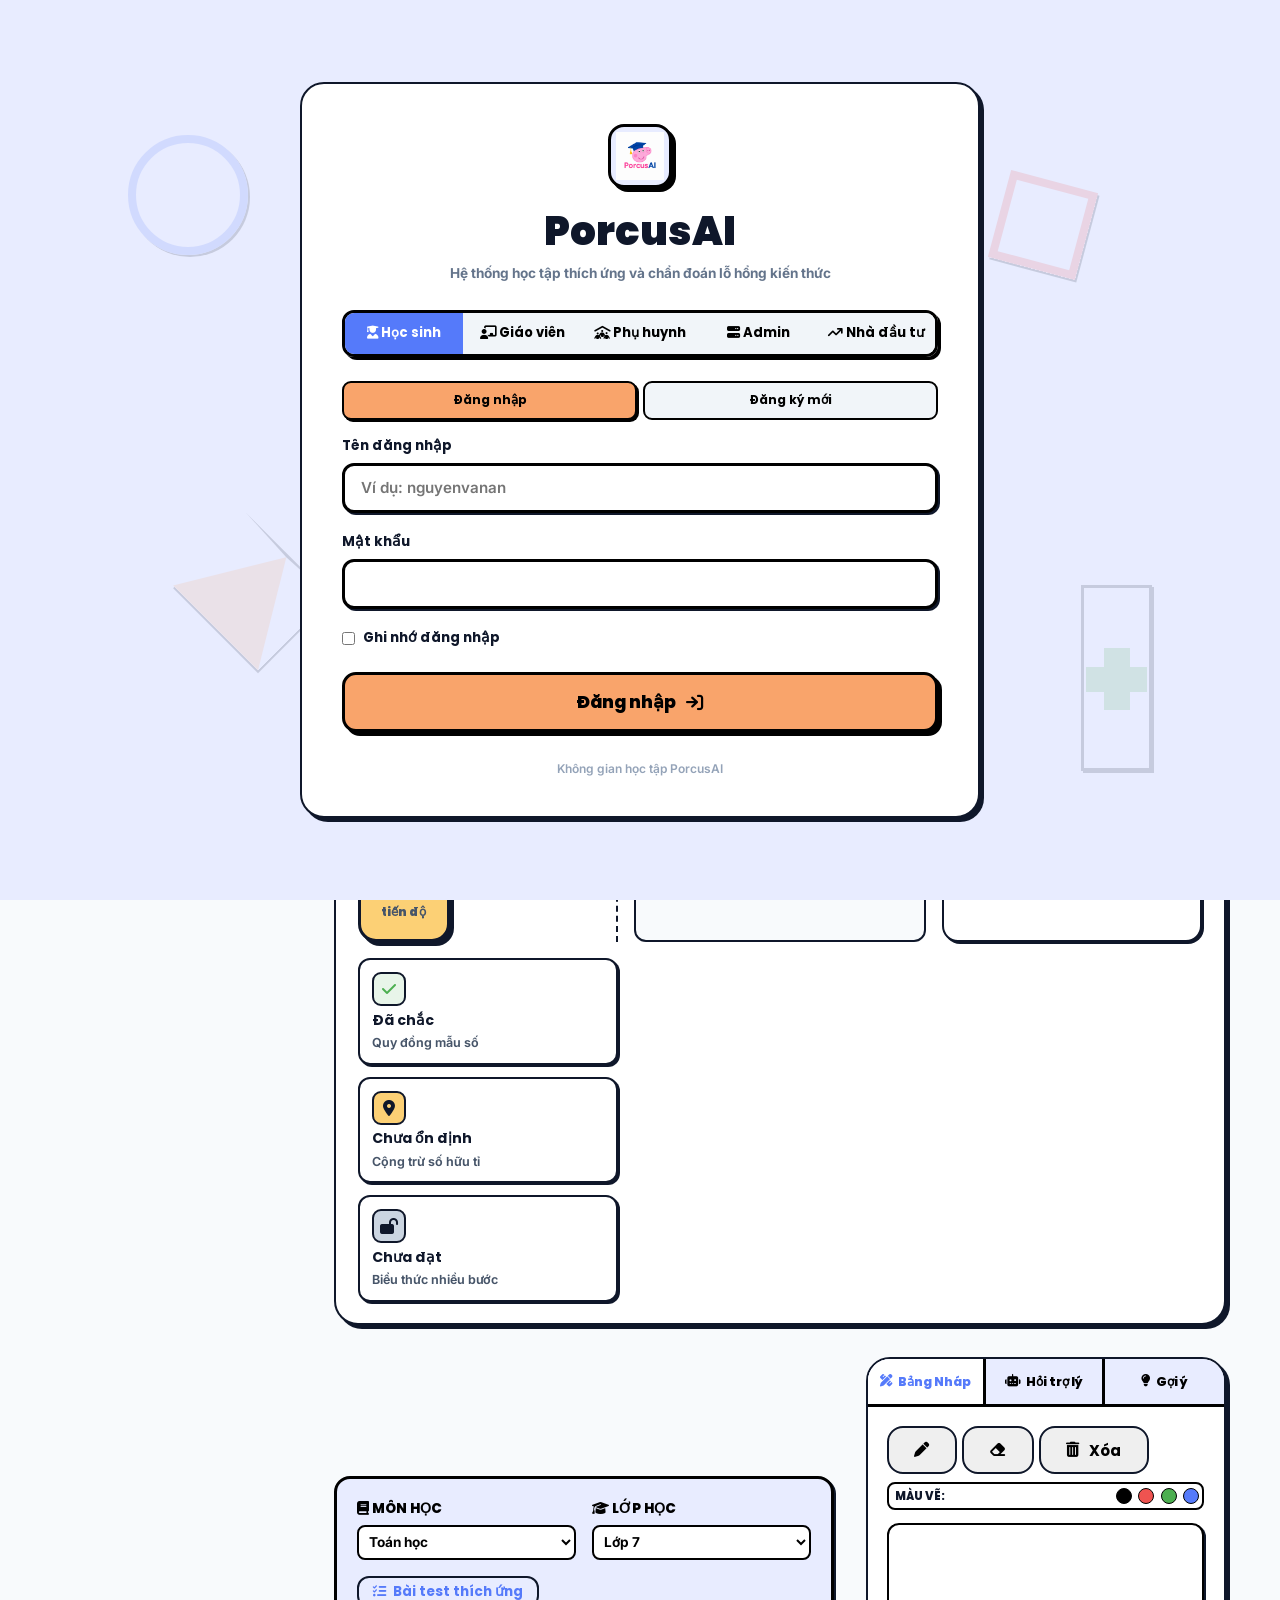
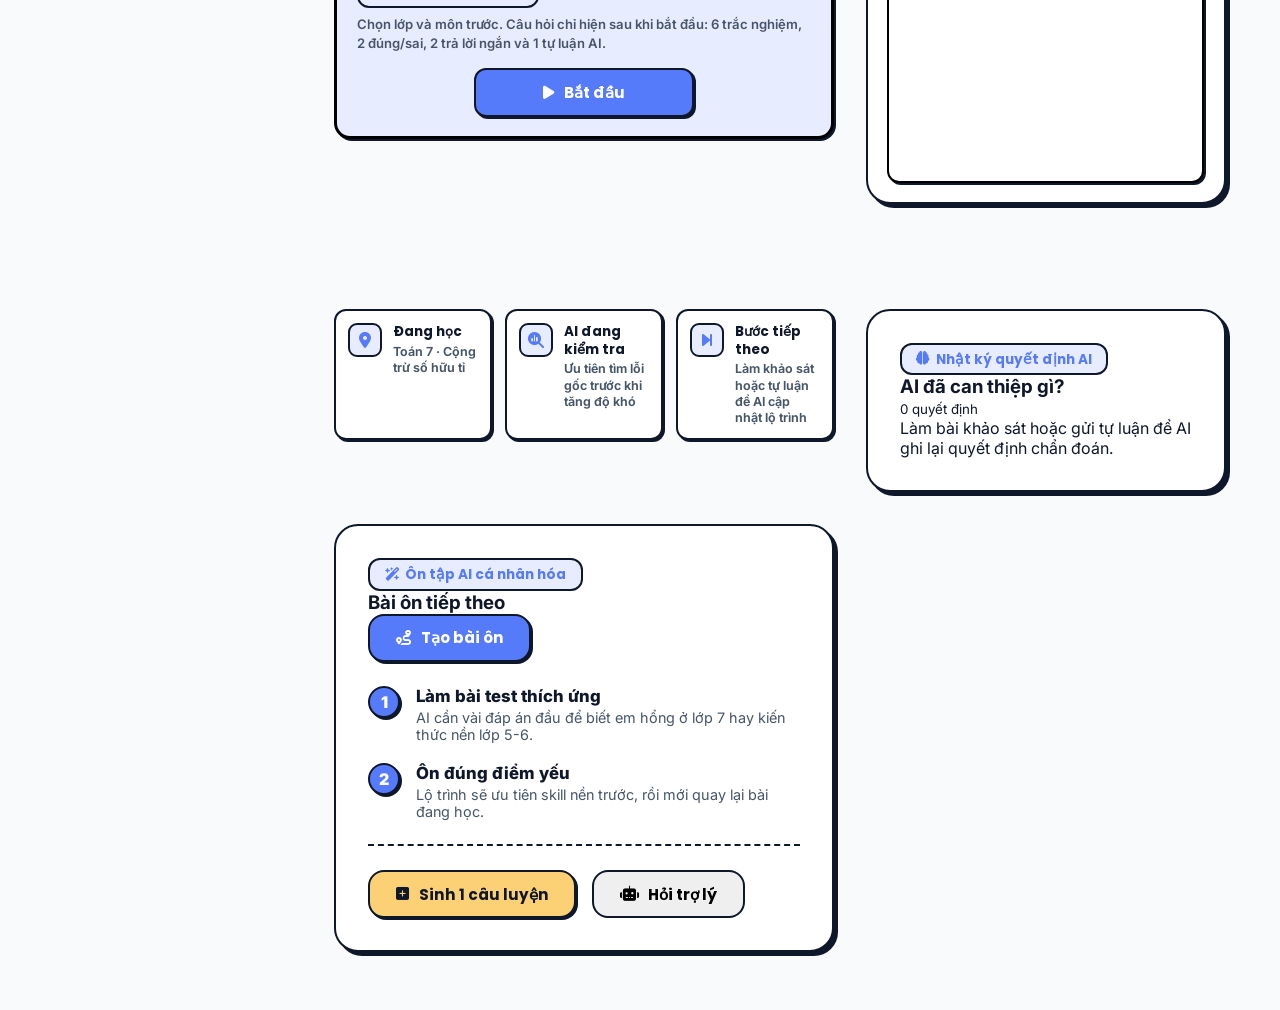
==== commit 27f36839: "Cải thiện UI Học sinh: Resize roadmap, overview và điều chỉnh DOM bài test" ====
--- a/frontend/index.html
+++ b/frontend/index.html
@@ -206,70 +206,6 @@
                                     <div class="test-stage-pill" data-stage="short_answer"><i class="fa-solid fa-keyboard"></i> Trả lời ngắn</div>
                                     <div class="test-stage-pill" data-stage="essay"><i class="fa-solid fa-pen-nib"></i> Tự luận AI</div>
                                 </div>
-                                <div class="student-path-summary">
-                                    <div class="student-path-summary-item">
-                                        <i class="fa-solid fa-location-dot"></i>
-                                        <div>
-                                            <strong>Đang học</strong>
-                                            <span id="summary-active-skill">Toán 7 · Cộng trừ số hữu tỉ</span>
-                                        </div>
-                                    </div>
-                                    <div class="student-path-summary-item">
-                                        <i class="fa-solid fa-magnifying-glass-chart"></i>
-                                        <div>
-                                            <strong>AI đang kiểm tra</strong>
-                                            <span id="summary-ai-check">Lỗi lớp 7 hay hổng phân số lớp 5-6</span>
-                                        </div>
-                                    </div>
-                                    <div class="student-path-summary-item">
-                                        <i class="fa-solid fa-forward-step"></i>
-                                        <div>
-                                            <strong>Bước tiếp theo</strong>
-                                            <span id="summary-next-step">Làm bài test thích ứng để mở khóa lộ trình</span>
-                                        </div>
-                                    </div>
-                                </div>
-                                <div class="memphis-card ai-decision-log-card" id="ai-decision-log-card">
-                                    <div class="ai-decision-header">
-                                        <div>
-                                            <span class="badge badge-skill"><i class="fa-solid fa-brain"></i> Nhật ký quyết định AI</span>
-                                            <h3>AI đã can thiệp gì?</h3>
-                                        </div>
-                                        <small id="ai-decision-count">0 quyết định</small>
-                                    </div>
-                                    <div id="ai-decision-log-list" class="ai-decision-log-list">
-                                        <div class="ai-decision-empty">Làm bài khảo sát hoặc gửi tự luận để AI ghi lại quyết định chẩn đoán.</div>
-                                    </div>
-                                </div>
-                                <div class="memphis-card personal-review-card" id="personal-review-card">
-                                    <div class="personal-review-header">
-                                        <div>
-                                            <span class="badge badge-skill"><i class="fa-solid fa-wand-magic-sparkles"></i> Ôn tập AI cá nhân hóa</span>
-                                            <h3>Bài ôn tiếp theo</h3>
-                                        </div>
-                                        <button id="btn-build-personal-review" class="btn btn-primary-memphis btn-sm"><i class="fa-solid fa-route"></i> Tạo bài ôn</button>
-                                    </div>
-                                    <div id="personal-review-list" class="personal-review-list">
-                                        <div class="personal-review-step">
-                                            <span>1</span>
-                                            <div>
-                                                <strong>Làm bài test thích ứng</strong>
-                                                <p>AI cần vài đáp án đầu để biết em hổng ở lớp 7 hay kiến thức nền lớp 5-6.</p>
-                                            </div>
-                                        </div>
-                                        <div class="personal-review-step">
-                                            <span>2</span>
-                                            <div>
-                                                <strong>Ôn đúng điểm yếu</strong>
-                                                <p>Lộ trình sẽ ưu tiên skill nền trước, rồi mới quay lại bài đang học.</p>
-                                            </div>
-                                        </div>
-                                    </div>
-                                    <div class="personal-review-actions">
-                                        <button id="btn-generate-review-question" class="btn btn-hint-outline btn-sm"><i class="fa-solid fa-square-plus"></i> Sinh 1 câu luyện</button>
-                                        <button id="btn-open-review-assistant" class="btn btn-secondary-memphis btn-sm"><i class="fa-solid fa-robot"></i> Hỏi trợ lý</button>
-                                    </div>
-                                </div>
                                 <div id="survey-result-card" class="memphis-card survey-result-card" style="display: none;"></div>
                                 <div id="question-card" class="memphis-card question-card" style="padding: 1.5rem; display: none;">
                                     <div class="question-card-header" style="display: flex; justify-content: space-between; margin-bottom: 1.2rem;">
@@ -389,6 +325,70 @@
                                     </div>
                                 </div>
                             </div>
+                                <div class="student-path-summary">
+                                    <div class="student-path-summary-item">
+                                        <i class="fa-solid fa-location-dot"></i>
+                                        <div>
+                                            <strong>Đang học</strong>
+                                            <span id="summary-active-skill">Toán 7 · Cộng trừ số hữu tỉ</span>
+                                        </div>
+                                    </div>
+                                    <div class="student-path-summary-item">
+                                        <i class="fa-solid fa-magnifying-glass-chart"></i>
+                                        <div>
+                                            <strong>AI đang kiểm tra</strong>
+                                            <span id="summary-ai-check">Lỗi lớp 7 hay hổng phân số lớp 5-6</span>
+                                        </div>
+                                    </div>
+                                    <div class="student-path-summary-item">
+                                        <i class="fa-solid fa-forward-step"></i>
+                                        <div>
+                                            <strong>Bước tiếp theo</strong>
+                                            <span id="summary-next-step">Làm bài test thích ứng để mở khóa lộ trình</span>
+                                        </div>
+                                    </div>
+                                </div>
+                                <div class="memphis-card ai-decision-log-card" id="ai-decision-log-card">
+                                    <div class="ai-decision-header">
+                                        <div>
+                                            <span class="badge badge-skill"><i class="fa-solid fa-brain"></i> Nhật ký quyết định AI</span>
+                                            <h3>AI đã can thiệp gì?</h3>
+                                        </div>
+                                        <small id="ai-decision-count">0 quyết định</small>
+                                    </div>
+                                    <div id="ai-decision-log-list" class="ai-decision-log-list">
+                                        <div class="ai-decision-empty">Làm bài khảo sát hoặc gửi tự luận để AI ghi lại quyết định chẩn đoán.</div>
+                                    </div>
+                                </div>
+                                <div class="memphis-card personal-review-card" id="personal-review-card">
+                                    <div class="personal-review-header">
+                                        <div>
+                                            <span class="badge badge-skill"><i class="fa-solid fa-wand-magic-sparkles"></i> Ôn tập AI cá nhân hóa</span>
+                                            <h3>Bài ôn tiếp theo</h3>
+                                        </div>
+                                        <button id="btn-build-personal-review" class="btn btn-primary-memphis btn-sm"><i class="fa-solid fa-route"></i> Tạo bài ôn</button>
+                                    </div>
+                                    <div id="personal-review-list" class="personal-review-list">
+                                        <div class="personal-review-step">
+                                            <span>1</span>
+                                            <div>
+                                                <strong>Làm bài test thích ứng</strong>
+                                                <p>AI cần vài đáp án đầu để biết em hổng ở lớp 7 hay kiến thức nền lớp 5-6.</p>
+                                            </div>
+                                        </div>
+                                        <div class="personal-review-step">
+                                            <span>2</span>
+                                            <div>
+                                                <strong>Ôn đúng điểm yếu</strong>
+                                                <p>Lộ trình sẽ ưu tiên skill nền trước, rồi mới quay lại bài đang học.</p>
+                                            </div>
+                                        </div>
+                                    </div>
+                                    <div class="personal-review-actions">
+                                        <button id="btn-generate-review-question" class="btn btn-hint-outline btn-sm"><i class="fa-solid fa-square-plus"></i> Sinh 1 câu luyện</button>
+                                        <button id="btn-open-review-assistant" class="btn btn-secondary-memphis btn-sm"><i class="fa-solid fa-robot"></i> Hỏi trợ lý</button>
+                                    </div>
+                                </div>
                         </div>
                     </div>
 
@@ -1058,7 +1058,7 @@
                         <div class="auth-form-grid">
                             <div class="form-group auth-span-2"><label for="register-teacher-name">Họ và tên</label><input id="register-teacher-name" class="form-control" autocomplete="name" maxlength="100"></div>
                             <div class="form-group"><label for="register-teacher-username">Tên đăng nhập</label><input id="register-teacher-username" class="form-control" autocomplete="username" maxlength="30"></div>
-                            <div class="form-group"><label for="register-teacher-subject">Môn giảng dạy</label><input id="register-teacher-subject" class="form-control" placeholder="Ví dụ: Toán"></div>
+                            <div class="form-group"><label for="register-teacher-subject">Môn giảng dạy</label><select id="register-teacher-subject" class="form-control"><option value="">Chọn môn học</option><option value="Toán">Toán</option><option value="Ngữ Văn">Ngữ Văn</option><option value="Tiếng Anh">Tiếng Anh</option><option value="Khoa học Tự nhiên">Khoa học Tự nhiên</option><option value="Lịch sử & Địa lý">Lịch sử & Địa lý</option><option value="Tin học">Tin học</option><option value="Khác">Khác</option></select></div>
                             <div class="form-group auth-span-2"><label for="register-teacher-school">Trường học <span class="auth-optional">(không bắt buộc)</span></label><input id="register-teacher-school" class="form-control" maxlength="200"></div>
                             <div class="form-group"><label for="register-teacher-password">Mật khẩu</label><input type="password" id="register-teacher-password" class="form-control" autocomplete="new-password" maxlength="128"></div>
                             <div class="form-group"><label for="register-teacher-confirm">Nhập lại mật khẩu</label><input type="password" id="register-teacher-confirm" class="form-control" autocomplete="new-password" maxlength="128"></div>
@@ -1088,7 +1088,7 @@
                             <div class="form-group auth-span-2"><label for="register-parent-name">Họ và tên</label><input id="register-parent-name" class="form-control" autocomplete="name" maxlength="100"></div>
                             <div class="form-group"><label for="register-parent-username">Tên đăng nhập</label><input id="register-parent-username" class="form-control" autocomplete="username" maxlength="30"></div>
                             <div class="form-group"><label for="register-parent-phone">Số điện thoại</label><input type="tel" id="register-parent-phone" class="form-control" placeholder="Ví dụ: 0987654321"></div>
-                            <div class="form-group auth-span-2"><label for="register-parent-child">Mã học sinh của con <span class="auth-optional">(không bắt buộc)</span></label><input id="register-parent-child" class="form-control" maxlength="64" placeholder="Nhập để liên kết hồ sơ của con"></div>
+                            <div class="form-group auth-span-2"><label for="register-parent-child">Mã học sinh của con <span style="color:var(--danger)">*</span></label><input id="register-parent-child" class="form-control" maxlength="64" placeholder="Nhập để liên kết hồ sơ của con"></div>
                             <div class="form-group"><label for="register-parent-password">Mật khẩu</label><input type="password" id="register-parent-password" class="form-control" autocomplete="new-password" maxlength="128"></div>
                             <div class="form-group"><label for="register-parent-confirm">Nhập lại mật khẩu</label><input type="password" id="register-parent-confirm" class="form-control" autocomplete="new-password" maxlength="128"></div>
                         </div>
--- a/frontend/style.css
+++ b/frontend/style.css
@@ -719,6 +719,7 @@
     display: flex;
     flex-direction: column;
     min-height: 520px;
+    gap: 1.5rem;
 }
 
 .student-workspace.is-waiting .question-workspace {
@@ -726,7 +727,6 @@
 }
 
 .test-setup-card {
-    margin-bottom: 1.2rem;
     padding: 1.2rem;
     display: grid;
     grid-template-columns: minmax(150px, 1fr) minmax(150px, 1fr) minmax(220px, 1.2fr) auto;
@@ -2995,7 +2995,7 @@
     border-left: 6px solid var(--primary);
     background: #f8fafc;
     border-radius: 12px;
-    padding: 1rem 1rem 1rem 1.1rem;
+    padding: 1.2rem 1rem 1.2rem 1.2rem;
 }
 
 .course-roadmap-item.complete { border-left-color: var(--success); }
@@ -3011,12 +3011,13 @@
     font-family: var(--font-poppins);
     line-height: 1.35;
     margin-bottom: 0.25rem;
+    font-size: 1.15rem;
 }
 
 .course-roadmap-item span {
     color: var(--text-muted);
     line-height: 1.45;
-    font-size: 0.9rem;
+    font-size: 1rem;
 }
 
 .course-stat-grid {
@@ -4741,20 +4742,20 @@
 /* 1. Subject Overview Grid */
 .subject-overview-grid {
     display: grid;
-    grid-template-columns: repeat(auto-fill, minmax(240px, 1fr));
-    gap: 1.5rem;
-    margin-top: 1.5rem;
+    grid-template-columns: repeat(auto-fill, minmax(200px, 1fr));
+    gap: 1.2rem;
+    margin-top: 1.2rem;
 }
 
 .subject-overview-card {
     background: var(--bg-card);
     border: var(--border-width) solid var(--border-color);
     border-radius: var(--border-radius);
-    padding: 1.25rem;
+    padding: 0.85rem;
     box-shadow: var(--shadow-flat);
     display: flex;
     flex-direction: column;
-    gap: 0.8rem;
+    gap: 0.6rem;
     text-align: left;
     cursor: pointer;
     transition: transform 0.2s ease, box-shadow 0.2s ease;
@@ -4772,7 +4773,7 @@
 }
 
 .subject-overview-icon {
-    font-size: 1.8rem;
+    font-size: 1.4rem;
     color: var(--primary);
 }
 
@@ -4783,12 +4784,12 @@
 
 .subject-overview-copy strong {
     font-family: var(--font-poppins);
-    font-size: 1.1rem;
+    font-size: 1rem;
     font-weight: 800;
 }
 
 .subject-overview-copy span {
-    font-size: 0.85rem;
+    font-size: 0.8rem;
     color: var(--text-muted);
 }
 
@@ -4796,7 +4797,7 @@
     display: flex;
     align-items: center;
     gap: 0.5rem;
-    font-size: 0.85rem;
+    font-size: 0.8rem;
     font-weight: 700;
 }
 
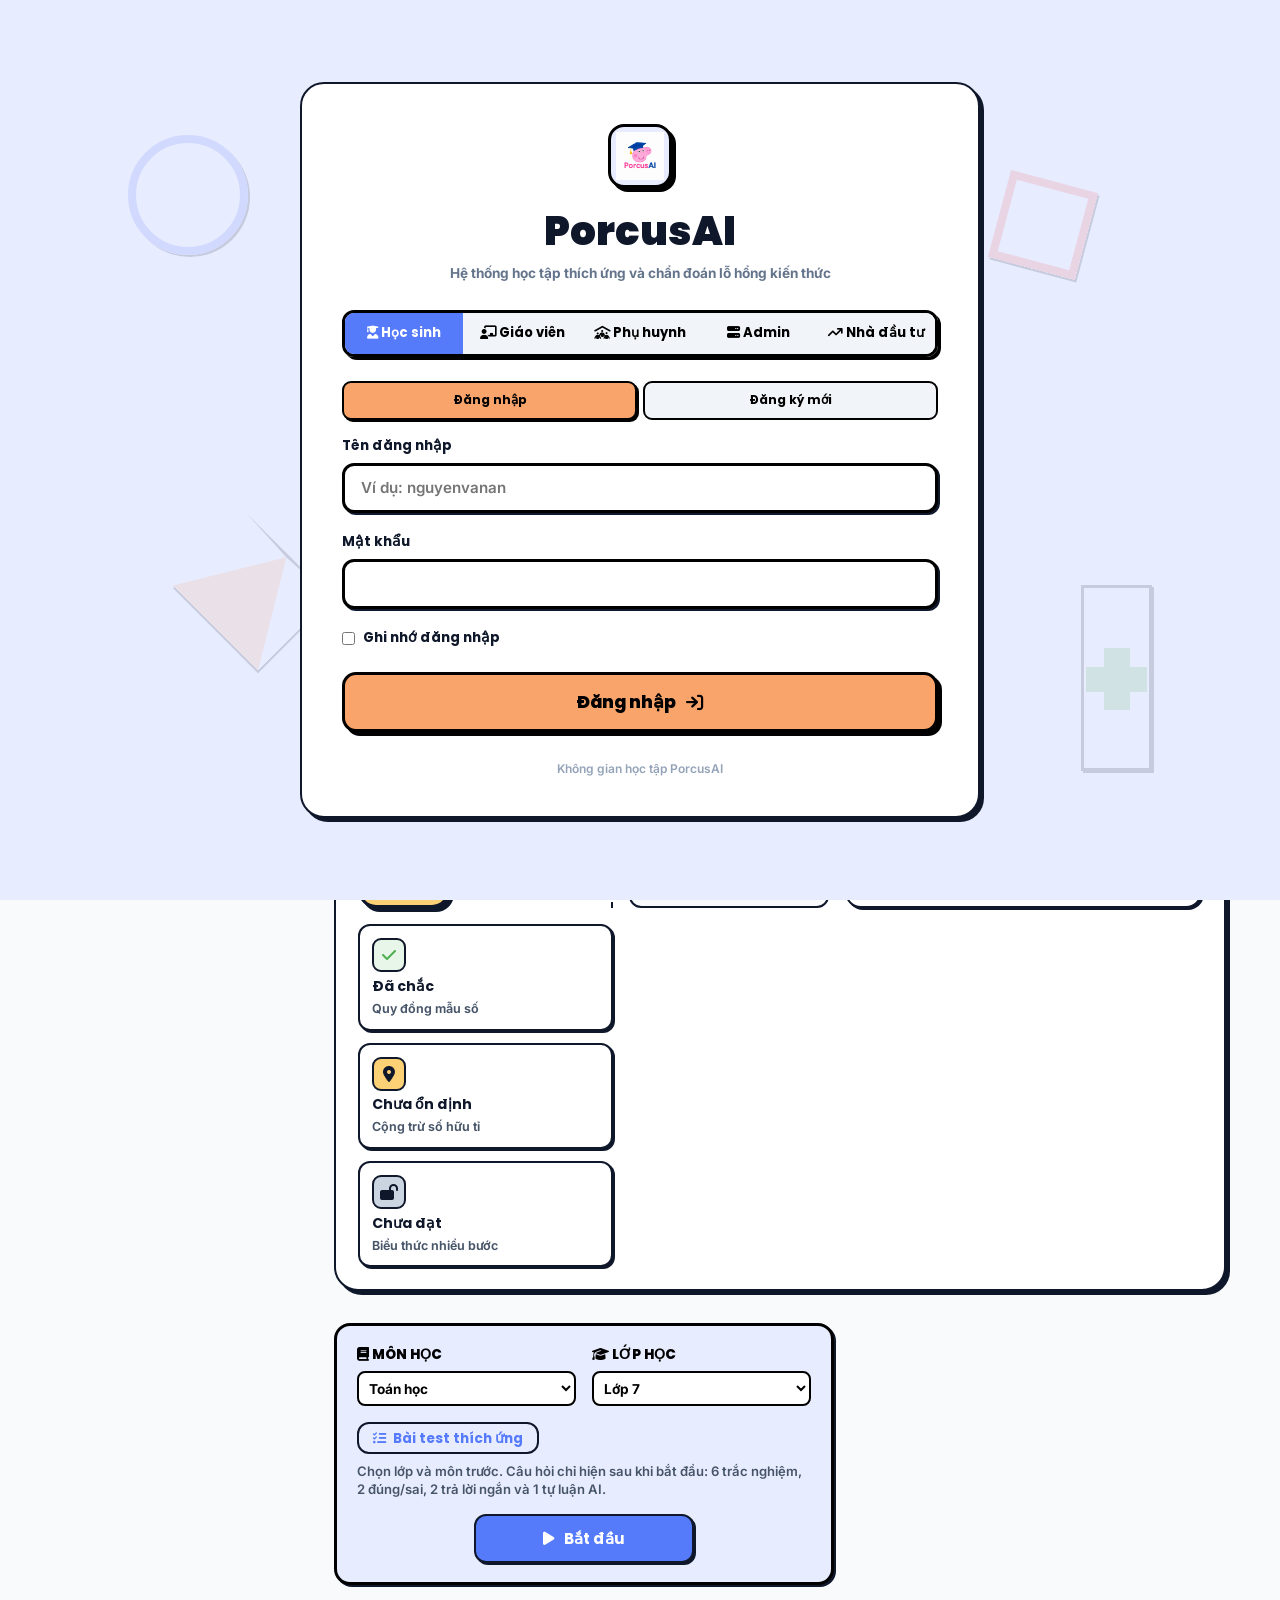
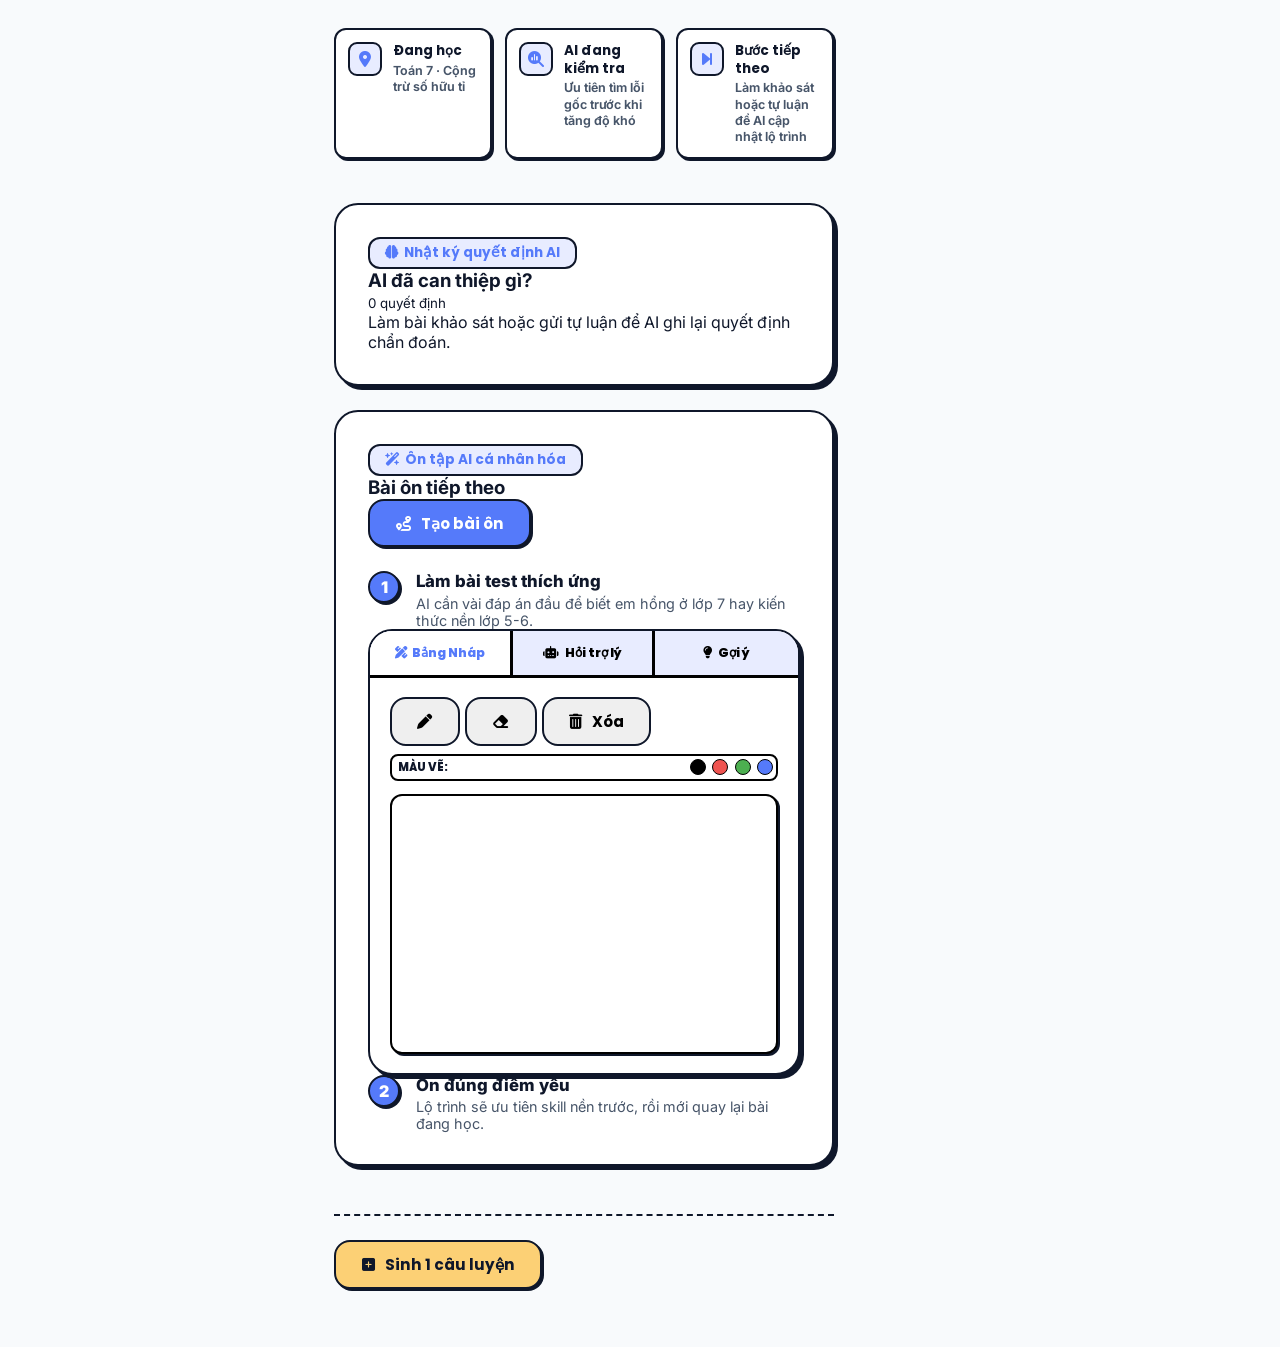
==== commit 9e34bbda: "Fix UI bugs, update layout, and fix empty hint panel" ====
--- a/frontend/index.html
+++ b/frontend/index.html
@@ -246,6 +246,58 @@
                                         <button id="btn-submit-answer" class="btn btn-primary-memphis" disabled style="flex: 1.5; padding: 0.6rem; font-weight: 700;"><i class="fa-solid fa-paper-plane"></i> Gửi đáp án</button>
                                     </div>
                                 </div>
+<div class="student-path-summary">
+                                    <div class="student-path-summary-item">
+                                        <i class="fa-solid fa-location-dot"></i>
+                                        <div>
+                                            <strong>Đang học</strong>
+                                            <span id="summary-active-skill">Toán 7 · Cộng trừ số hữu tỉ</span>
+                                        </div>
+                                    </div>
+                                    <div class="student-path-summary-item">
+                                        <i class="fa-solid fa-magnifying-glass-chart"></i>
+                                        <div>
+                                            <strong>AI đang kiểm tra</strong>
+                                            <span id="summary-ai-check">Lỗi lớp 7 hay hổng phân số lớp 5-6</span>
+                                        </div>
+                                    </div>
+                                    <div class="student-path-summary-item">
+                                        <i class="fa-solid fa-forward-step"></i>
+                                        <div>
+                                            <strong>Bước tiếp theo</strong>
+                                            <span id="summary-next-step">Làm bài test thích ứng để mở khóa lộ trình</span>
+                                        </div>
+                                    </div>
+                                </div>
+                                <div class="memphis-card ai-decision-log-card" id="ai-decision-log-card">
+                                    <div class="ai-decision-header">
+                                        <div>
+                                            <span class="badge badge-skill"><i class="fa-solid fa-brain"></i> Nhật ký quyết định AI</span>
+                                            <h3>AI đã can thiệp gì?</h3>
+                                        </div>
+                                        <small id="ai-decision-count">0 quyết định</small>
+                                    </div>
+                                    <div id="ai-decision-log-list" class="ai-decision-log-list">
+                                        <div class="ai-decision-empty">Làm bài khảo sát hoặc gửi tự luận để AI ghi lại quyết định chẩn đoán.</div>
+                                    </div>
+                                </div>
+                                <div class="memphis-card personal-review-card" id="personal-review-card">
+                                    <div class="personal-review-header">
+                                        <div>
+                                            <span class="badge badge-skill"><i class="fa-solid fa-wand-magic-sparkles"></i> Ôn tập AI cá nhân hóa</span>
+                                            <h3>Bài ôn tiếp theo</h3>
+                                        </div>
+                                        <button id="btn-build-personal-review" class="btn btn-primary-memphis btn-sm"><i class="fa-solid fa-route"></i> Tạo bài ôn</button>
+                                    </div>
+                                    <div id="personal-review-list" class="personal-review-list">
+                                        <div class="personal-review-step">
+                                            <span>1</span>
+                                            <div>
+                                                <strong>Làm bài test thích ứng</strong>
+                                                <p>AI cần vài đáp án đầu để biết em hổng ở lớp 7 hay kiến thức nền lớp 5-6.</p>
+                                            </div>
+                                        </div>
+
                             </div>
 
                             <!-- Column 3: AI Learning Assistant (Unified Toolbox) -->
@@ -279,7 +331,7 @@
                                     </div>
 
                                     <!-- Sub-panel 2: Socratic Robot Mascot Chat -->
-                                    <div id="toolbox-panel-mascot" class="toolbox-panel" style="display: none; flex-direction: column; gap: 1rem;">
+                                    <div id="toolbox-panel-mascot" class="toolbox-panel" style="flex-direction: column; gap: 1rem;">
                                         <div class="mascot-container" style="display: flex; flex-direction: column; gap: 0.8rem;">
                                             <div style="display: flex; align-items: center; gap: 0.8rem;">
                                                 <div class="robot-mascot" style="position: relative; flex-shrink: 0;">
@@ -308,7 +360,7 @@
                                     </div>
 
                                     <!-- Sub-panel 3: Interactive Hint & Fraction Slicing -->
-                                    <div id="toolbox-panel-hint" class="toolbox-panel" style="display: none; flex-direction: column; gap: 0.8rem;">
+                                    <div id="toolbox-panel-hint" class="toolbox-panel" style="flex-direction: column; gap: 0.8rem;">
                                         <div id="hint-content-box" class="hint-content-box" style="display: block;">
                                             <div class="hint-visual-representation" id="hint-visual-representation" style="display: flex; flex-direction: column; align-items: center; margin-bottom: 0.8rem;">
                                                 <!-- Circle graph / visual aid renders here -->
@@ -325,57 +377,7 @@
                                     </div>
                                 </div>
                             </div>
-                                <div class="student-path-summary">
-                                    <div class="student-path-summary-item">
-                                        <i class="fa-solid fa-location-dot"></i>
-                                        <div>
-                                            <strong>Đang học</strong>
-                                            <span id="summary-active-skill">Toán 7 · Cộng trừ số hữu tỉ</span>
-                                        </div>
-                                    </div>
-                                    <div class="student-path-summary-item">
-                                        <i class="fa-solid fa-magnifying-glass-chart"></i>
-                                        <div>
-                                            <strong>AI đang kiểm tra</strong>
-                                            <span id="summary-ai-check">Lỗi lớp 7 hay hổng phân số lớp 5-6</span>
-                                        </div>
-                                    </div>
-                                    <div class="student-path-summary-item">
-                                        <i class="fa-solid fa-forward-step"></i>
-                                        <div>
-                                            <strong>Bước tiếp theo</strong>
-                                            <span id="summary-next-step">Làm bài test thích ứng để mở khóa lộ trình</span>
-                                        </div>
-                                    </div>
-                                </div>
-                                <div class="memphis-card ai-decision-log-card" id="ai-decision-log-card">
-                                    <div class="ai-decision-header">
-                                        <div>
-                                            <span class="badge badge-skill"><i class="fa-solid fa-brain"></i> Nhật ký quyết định AI</span>
-                                            <h3>AI đã can thiệp gì?</h3>
-                                        </div>
-                                        <small id="ai-decision-count">0 quyết định</small>
-                                    </div>
-                                    <div id="ai-decision-log-list" class="ai-decision-log-list">
-                                        <div class="ai-decision-empty">Làm bài khảo sát hoặc gửi tự luận để AI ghi lại quyết định chẩn đoán.</div>
-                                    </div>
-                                </div>
-                                <div class="memphis-card personal-review-card" id="personal-review-card">
-                                    <div class="personal-review-header">
-                                        <div>
-                                            <span class="badge badge-skill"><i class="fa-solid fa-wand-magic-sparkles"></i> Ôn tập AI cá nhân hóa</span>
-                                            <h3>Bài ôn tiếp theo</h3>
-                                        </div>
-                                        <button id="btn-build-personal-review" class="btn btn-primary-memphis btn-sm"><i class="fa-solid fa-route"></i> Tạo bài ôn</button>
-                                    </div>
-                                    <div id="personal-review-list" class="personal-review-list">
-                                        <div class="personal-review-step">
-                                            <span>1</span>
-                                            <div>
-                                                <strong>Làm bài test thích ứng</strong>
-                                                <p>AI cần vài đáp án đầu để biết em hổng ở lớp 7 hay kiến thức nền lớp 5-6.</p>
-                                            </div>
-                                        </div>
+                                
                                         <div class="personal-review-step">
                                             <span>2</span>
                                             <div>
@@ -386,7 +388,6 @@
                                     </div>
                                     <div class="personal-review-actions">
                                         <button id="btn-generate-review-question" class="btn btn-hint-outline btn-sm"><i class="fa-solid fa-square-plus"></i> Sinh 1 câu luyện</button>
-                                        <button id="btn-open-review-assistant" class="btn btn-secondary-memphis btn-sm"><i class="fa-solid fa-robot"></i> Hỏi trợ lý</button>
                                     </div>
                                 </div>
                         </div>
--- a/frontend/style.css
+++ b/frontend/style.css
@@ -489,7 +489,7 @@
     padding: 1.35rem;
     min-height: auto;
     display: grid;
-    grid-template-columns: minmax(260px, 0.85fr) minmax(280px, 1fr) minmax(260px, 0.85fr);
+    grid-template-columns: minmax(240px, 1fr) minmax(200px, 0.7fr) minmax(350px, 1.4fr);
     gap: 1rem;
     align-items: stretch;
 }
@@ -596,9 +596,9 @@
 }
 
 .personal-path-flow svg {
-    width: min(100%, 360px);
+    width: min(100%, 450px);
     height: auto;
-    min-height: 250px;
+    min-height: 320px;
 }
 
 .path-action-grid {
@@ -4031,7 +4031,8 @@
 .toolbox-panel.active {
     display: block;
 }
-#toolbox-panel-mascot.active {
+#toolbox-panel-mascot.active,
+#toolbox-panel-hint.active {
     display: flex;
 }
 
@@ -4742,20 +4743,20 @@
 /* 1. Subject Overview Grid */
 .subject-overview-grid {
     display: grid;
-    grid-template-columns: repeat(auto-fill, minmax(200px, 1fr));
-    gap: 1.2rem;
-    margin-top: 1.2rem;
+    grid-template-columns: repeat(auto-fill, minmax(180px, 1fr));
+    gap: 1rem;
+    margin-top: 1rem;
 }
 
 .subject-overview-card {
     background: var(--bg-card);
     border: var(--border-width) solid var(--border-color);
     border-radius: var(--border-radius);
-    padding: 0.85rem;
+    padding: 0.75rem;
     box-shadow: var(--shadow-flat);
     display: flex;
     flex-direction: column;
-    gap: 0.6rem;
+    gap: 0.5rem;
     text-align: left;
     cursor: pointer;
     transition: transform 0.2s ease, box-shadow 0.2s ease;
@@ -4773,7 +4774,7 @@
 }
 
 .subject-overview-icon {
-    font-size: 1.4rem;
+    font-size: 1.25rem;
     color: var(--primary);
 }
 
@@ -4784,7 +4785,7 @@
 
 .subject-overview-copy strong {
     font-family: var(--font-poppins);
-    font-size: 1rem;
+    font-size: 0.95rem;
     font-weight: 800;
 }
 
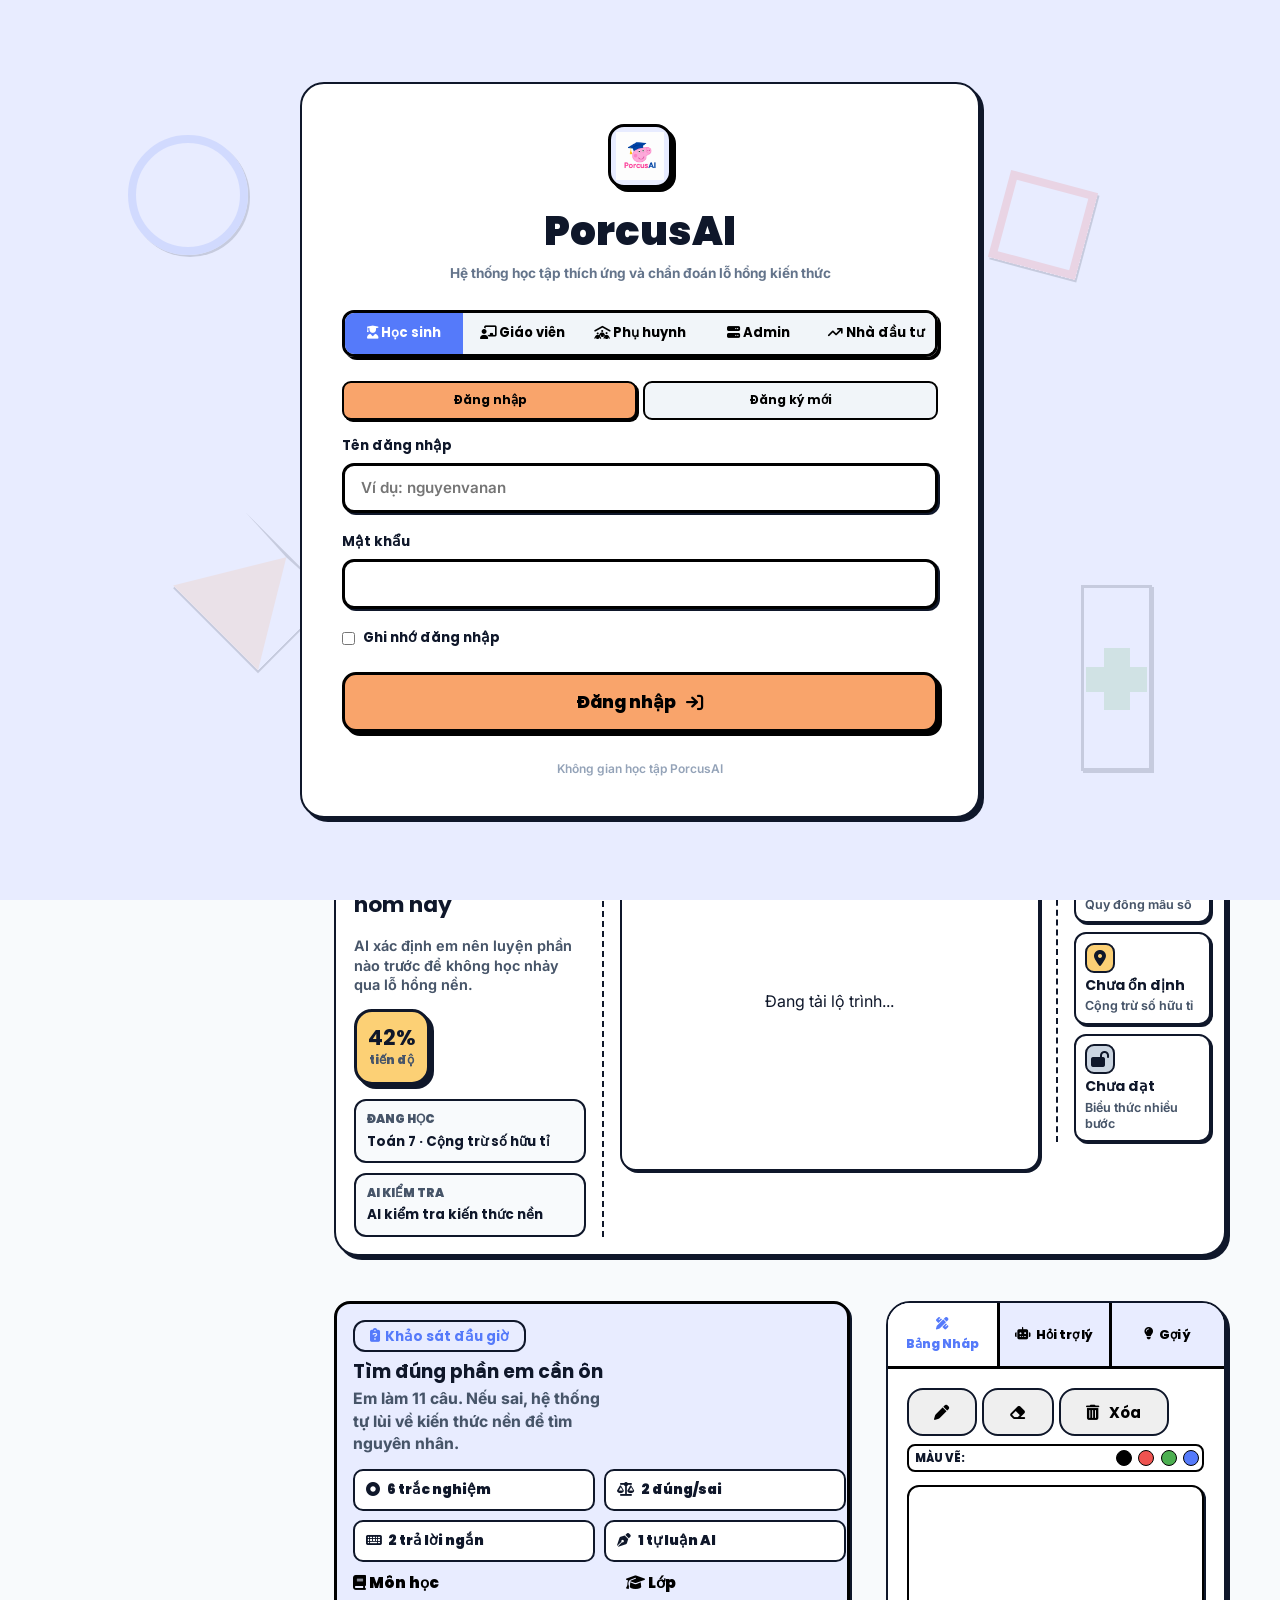
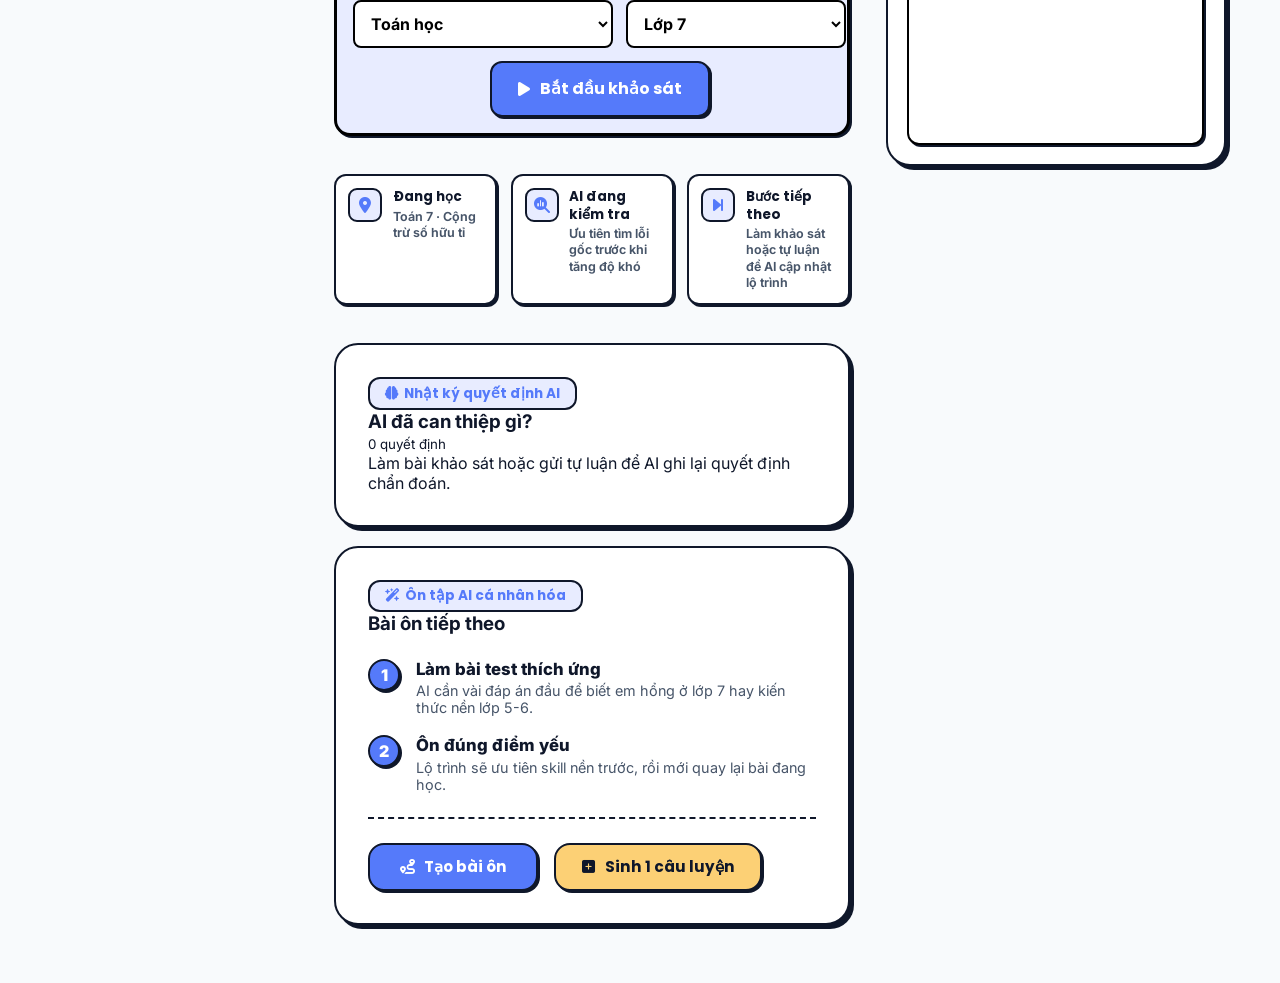
==== commit ee817d5a: "fix: sua loi" ====
--- a/frontend/index.html
+++ b/frontend/index.html
@@ -113,10 +113,37 @@
                         <div class="subject-overview-band">
                             <div class="subject-overview-header">
                                 <div>
-                                    <span class="badge badge-skill"><i class="fa-solid fa-layer-group"></i> Tổng quan môn học</span>
-                                    <h2>Hôm nay em muốn ôn môn nào?</h2>
-                                </div>
-                                <p>Mỗi môn có tiến độ, trạng thái và bài ôn riêng. Hệ thống ưu tiên môn đang cần can thiệp nhất theo kết quả khảo sát.</p>
+                                    <span class="badge badge-skill"><i class="fa-solid fa-house-chimney-user"></i> Góc học hôm nay</span>
+                                    <h2>Hôm nay em học gì?</h2>
+                                </div>
+                                <p>Chỉ cần chọn môn, bấm bắt đầu, rồi làm từng câu. AI sẽ tự tìm phần em cần ôn lại.</p>
+                            </div>
+                            <div class="student-today-panel" aria-label="Việc học quan trọng hôm nay">
+                                <div class="today-focus-card primary">
+                                    <span>1</span>
+                                    <div>
+                                        <strong>Chọn môn</strong>
+                                        <p id="today-subject-label">Toán lớp 7</p>
+                                    </div>
+                                </div>
+                                <div class="today-focus-card action">
+                                    <span>2</span>
+                                    <div>
+                                        <strong>Làm khảo sát</strong>
+                                        <p>11 câu ngắn để tìm lỗ hổng kiến thức.</p>
+                                    </div>
+                                </div>
+                                <div class="today-focus-card support">
+                                    <span>3</span>
+                                    <div>
+                                        <strong>Ôn đúng chỗ</strong>
+                                        <p id="today-gap-label">AI sẽ chỉ ra phần cần luyện lại.</p>
+                                    </div>
+                                </div>
+                            </div>
+                            <div class="subject-picker-title">
+                                <strong>Chọn môn học</strong>
+                                <span>Mỗi ô là một lộ trình riêng.</span>
                             </div>
                             <div id="subject-overview-grid" class="subject-overview-grid"></div>
                         </div>
@@ -134,15 +161,15 @@
                                         <strong>42%</strong>
                                         <span>tiến độ</span>
                                     </div>
-                                </div>
-                                <div class="path-focus-strip">
-                                    <div>
-                                        <span>Đang học</span>
-                                        <strong>Toán 7 · Cộng trừ số hữu tỉ</strong>
-                                    </div>
-                                    <div>
-                                        <span>AI kiểm tra</span>
-                                        <strong>Hổng phân số lớp 5-6?</strong>
+                                    <div class="path-focus-strip">
+                                        <div>
+                                            <span>Đang học</span>
+                                            <strong id="path-focus-subject">Toán 7 · Cộng trừ số hữu tỉ</strong>
+                                        </div>
+                                        <div>
+                                            <span>AI kiểm tra</span>
+                                            <strong id="path-focus-gap">Có hổng kiến thức nền không?</strong>
+                                        </div>
                                     </div>
                                 </div>
                                 <div class="personal-path-flow" id="personal-path-flow">
@@ -169,8 +196,19 @@
                             <div class="question-workspace">
                                 <!-- Selector for Subject and Grade -->
                                 <div id="test-setup-card" class="memphis-card selector-card test-setup-card">
-                                    <div style="flex: 1;">
-                                        <label for="subject-select" style="font-family: Poppins; font-weight: 800; font-size: 0.85rem; display: block; margin-bottom: 0.4rem; color: #000;"><i class="fa-solid fa-book"></i> MÔN HỌC</label>
+                                    <div class="survey-intro-copy">
+                                        <span class="badge badge-skill"><i class="fa-solid fa-clipboard-question"></i> Khảo sát đầu giờ</span>
+                                        <h3>Tìm đúng phần em cần ôn</h3>
+                                        <p>Em làm 11 câu. Nếu sai, hệ thống tự lùi về kiến thức nền để tìm nguyên nhân.</p>
+                                    </div>
+                                    <div class="survey-structure-list" aria-label="Cấu trúc bài khảo sát">
+                                        <span><i class="fa-solid fa-circle-dot"></i> 6 trắc nghiệm</span>
+                                        <span><i class="fa-solid fa-scale-balanced"></i> 2 đúng/sai</span>
+                                        <span><i class="fa-solid fa-keyboard"></i> 2 trả lời ngắn</span>
+                                        <span><i class="fa-solid fa-pen-nib"></i> 1 tự luận AI</span>
+                                    </div>
+                                    <div>
+                                        <label for="subject-select" class="kid-field-label"><i class="fa-solid fa-book"></i> Môn học</label>
                                         <select id="subject-select" class="memphis-input-sm" style="width: 100%; font-weight: 700; background: #FFF; border: 2.5px solid #000; border-radius: 8px; padding: 0.4rem;">
                                             <option value="Toán">Toán học</option>
                                             <option value="Ngữ văn">Ngữ văn</option>
@@ -180,8 +218,8 @@
                                             <option value="Tin học và Công nghệ">Tin học và Công nghệ</option>
                                         </select>
                                     </div>
-                                    <div style="flex: 1;">
-                                        <label for="grade-select" style="font-family: Poppins; font-weight: 800; font-size: 0.85rem; display: block; margin-bottom: 0.4rem; color: #000;"><i class="fa-solid fa-graduation-cap"></i> LỚP HỌC</label>
+                                    <div>
+                                        <label for="grade-select" class="kid-field-label"><i class="fa-solid fa-graduation-cap"></i> Lớp</label>
                                         <select id="grade-select" class="memphis-input-sm" style="width: 100%; font-weight: 700; background: #FFF; border: 2.5px solid #000; border-radius: 8px; padding: 0.4rem;">
                                             <option value="1">Lớp 1</option>
                                             <option value="2">Lớp 2</option>
@@ -194,11 +232,7 @@
                                             <option value="9">Lớp 9</option>
                                         </select>
                                     </div>
-                                    <div class="test-setup-copy">
-                                        <span class="badge badge-skill"><i class="fa-solid fa-list-check"></i> Bài test thích ứng</span>
-                                        <p>Chọn lớp và môn trước. Câu hỏi chỉ hiện sau khi bắt đầu: 6 trắc nghiệm, 2 đúng/sai, 2 trả lời ngắn và 1 tự luận AI.</p>
-                                    </div>
-                                    <button id="btn-start-test" class="btn btn-primary-memphis btn-start-test"><i class="fa-solid fa-play"></i> Bắt đầu</button>
+                                    <button id="btn-start-test" class="btn btn-primary-memphis btn-start-test"><i class="fa-solid fa-play"></i> Bắt đầu khảo sát</button>
                                 </div>
                                 <div id="test-progress-card" class="test-progress-card" style="display: none;">
                                     <div class="test-stage-pill active" data-stage="multiple_choice"><i class="fa-solid fa-circle-dot"></i> Trắc nghiệm</div>
@@ -208,6 +242,10 @@
                                 </div>
                                 <div id="survey-result-card" class="memphis-card survey-result-card" style="display: none;"></div>
                                 <div id="question-card" class="memphis-card question-card" style="padding: 1.5rem; display: none;">
+                                    <div class="survey-question-topline">
+                                        <strong id="survey-question-counter">Câu 1/11</strong>
+                                        <span id="survey-question-type">Trắc nghiệm</span>
+                                    </div>
                                     <div class="question-card-header" style="display: flex; justify-content: space-between; margin-bottom: 1.2rem;">
                                         <span class="badge badge-skill" id="current-skill-name">Đang tải kỹ năng...</span>
                                         <span class="badge badge-difficulty" id="current-question-difficulty">Mức độ: Vừa</span>
@@ -246,7 +284,7 @@
                                         <button id="btn-submit-answer" class="btn btn-primary-memphis" disabled style="flex: 1.5; padding: 0.6rem; font-weight: 700;"><i class="fa-solid fa-paper-plane"></i> Gửi đáp án</button>
                                     </div>
                                 </div>
-<div class="student-path-summary">
+                                <div class="student-path-summary">
                                     <div class="student-path-summary-item">
                                         <i class="fa-solid fa-location-dot"></i>
                                         <div>
@@ -287,7 +325,6 @@
                                             <span class="badge badge-skill"><i class="fa-solid fa-wand-magic-sparkles"></i> Ôn tập AI cá nhân hóa</span>
                                             <h3>Bài ôn tiếp theo</h3>
                                         </div>
-                                        <button id="btn-build-personal-review" class="btn btn-primary-memphis btn-sm"><i class="fa-solid fa-route"></i> Tạo bài ôn</button>
                                     </div>
                                     <div id="personal-review-list" class="personal-review-list">
                                         <div class="personal-review-step">
@@ -297,7 +334,19 @@
                                                 <p>AI cần vài đáp án đầu để biết em hổng ở lớp 7 hay kiến thức nền lớp 5-6.</p>
                                             </div>
                                         </div>
-
+                                        <div class="personal-review-step">
+                                            <span>2</span>
+                                            <div>
+                                                <strong>Ôn đúng điểm yếu</strong>
+                                                <p>Lộ trình sẽ ưu tiên skill nền trước, rồi mới quay lại bài đang học.</p>
+                                            </div>
+                                        </div>
+                                    </div>
+                                    <div class="personal-review-actions">
+                                        <button id="btn-build-personal-review" class="btn btn-primary-memphis btn-sm"><i class="fa-solid fa-route"></i> Tạo bài ôn</button>
+                                        <button id="btn-generate-review-question" class="btn btn-hint-outline btn-sm"><i class="fa-solid fa-square-plus"></i> Sinh 1 câu luyện</button>
+                                    </div>
+                                </div>
                             </div>
 
                             <!-- Column 3: AI Learning Assistant (Unified Toolbox) -->
@@ -377,19 +426,6 @@
                                     </div>
                                 </div>
                             </div>
-                                
-                                        <div class="personal-review-step">
-                                            <span>2</span>
-                                            <div>
-                                                <strong>Ôn đúng điểm yếu</strong>
-                                                <p>Lộ trình sẽ ưu tiên skill nền trước, rồi mới quay lại bài đang học.</p>
-                                            </div>
-                                        </div>
-                                    </div>
-                                    <div class="personal-review-actions">
-                                        <button id="btn-generate-review-question" class="btn btn-hint-outline btn-sm"><i class="fa-solid fa-square-plus"></i> Sinh 1 câu luyện</button>
-                                    </div>
-                                </div>
                         </div>
                     </div>
 
@@ -421,29 +457,29 @@
                                     <div class="course-milestone active"><i class="fa-solid fa-location-dot"></i><span>Cộng trừ số hữu tỉ</span></div>
                                     <div class="course-milestone locked"><i class="fa-solid fa-lock"></i><span>Biểu thức nhiều bước</span></div>
                                 </div>
-                                <button class="btn btn-primary-memphis demo-action-btn" data-message="Đã mở lộ trình Toán 7 đang học."><i class="fa-solid fa-circle-play"></i> Vào lộ trình</button>
+                                <button class="btn btn-primary-memphis actionable-btn" data-action="open-course-dashboard" data-subject="Toán" data-grade="7"><i class="fa-solid fa-circle-play"></i> Vào lộ trình</button>
                             </div>
 
                             <div class="course-side-stack">
                                 <div class="memphis-card course-snapshot-card course-catalog-card">
                                     <h3><i class="fa-solid fa-book-open-reader"></i> Các khóa học đang theo</h3>
                                     <div class="course-catalog-list">
-                                        <button class="course-catalog-item active demo-action-btn" data-message="Đang xem lộ trình Toán 7.">
+                                        <button class="course-catalog-item active" data-course-subject="Toán" data-course-grade="7">
                                             <span class="course-code">MATH-7A</span>
                                             <strong>Toán 7</strong>
                                             <small>42% · cần ôn phân số</small>
                                         </button>
-                                        <button class="course-catalog-item demo-action-btn" data-message="Đã mở khóa Ngữ văn 7.">
+                                        <button class="course-catalog-item" data-course-subject="Ngữ văn" data-course-grade="7">
                                             <span class="course-code">LIT-7A</span>
                                             <strong>Ngữ văn 7</strong>
                                             <small>68% · đọc hiểu ổn định</small>
                                         </button>
-                                        <button class="course-catalog-item demo-action-btn" data-message="Đã mở khóa Tiếng Anh 7.">
+                                        <button class="course-catalog-item" data-course-subject="Ngoại ngữ" data-course-grade="7">
                                             <span class="course-code">ENG-7A</span>
                                             <strong>Tiếng Anh 7</strong>
                                             <small>55% · cần luyện so sánh</small>
                                         </button>
-                                        <button class="course-catalog-item demo-action-btn" data-message="Đã mở khóa KHTN 7.">
+                                        <button class="course-catalog-item" data-course-subject="Khoa học tự nhiên" data-course-grade="7">
                                             <span class="course-code">SCI-7A</span>
                                             <strong>KHTN 7</strong>
                                             <small>73% · đang đúng tiến độ</small>
@@ -488,58 +524,8 @@
                             <h2><i class="fa-solid fa-file-signature"></i> Bài tập cần hoàn thành</h2>
                             <p class="card-subtitle-desc">Nơi xử lý các nhiệm vụ ngắn hạn: bài nào cần nộp hôm nay, bài nào trễ hạn, bài nào chỉ cần xem lại.</p>
                         </div>
-                        <div class="assignments-board">
-                            <div class="assignment-lane">
-                                <div class="assignment-lane-title"><i class="fa-solid fa-bolt"></i> Cần làm ngay</div>
-                                <article class="memphis-card assignment-task-card urgent">
-                                    <div class="assignment-task-top">
-                                        <span class="badge badge-danger">Trễ hạn</span>
-                                        <span class="assignment-due">14/07/2026</span>
-                                    </div>
-                                    <h3>Bổ trợ: GTTĐ & cộng số nguyên</h3>
-                                    <p>Hoàn thành 10 câu nền lớp 6 để hệ thống kiểm tra lại lỗi dấu âm.</p>
-                                    <div class="assignment-task-meta">
-                                        <span><i class="fa-solid fa-list-check"></i> 0/10 câu</span>
-                                        <span><i class="fa-solid fa-brain"></i> Cộng số nguyên</span>
-                                    </div>
-                                    <button class="btn btn-primary-memphis btn-sm demo-action-btn" data-message="Đã chuyển sang bài bổ trợ lớp 6 để nộp bù."><i class="fa-solid fa-triangle-exclamation"></i> Nộp bù</button>
-                                </article>
-                            </div>
-
-                            <div class="assignment-lane">
-                                <div class="assignment-lane-title"><i class="fa-solid fa-clock"></i> Đang làm</div>
-                                <article class="memphis-card assignment-task-card active-task">
-                                    <div class="assignment-task-top">
-                                        <span class="badge badge-warning">Hôm nay</span>
-                                        <span class="assignment-due">17/07/2026</span>
-                                    </div>
-                                    <h3>Bài test thích ứng: Số hữu tỉ</h3>
-                                    <p>Làm tiếp phần trắc nghiệm để xác định em đang kẹt ở lớp 7 hay kiến thức nền lớp 5-6.</p>
-                                    <div class="assignment-task-meta">
-                                        <span><i class="fa-solid fa-list-check"></i> 3/5 câu</span>
-                                        <span><i class="fa-solid fa-route"></i> Chẩn đoán</span>
-                                    </div>
-                                    <button class="btn btn-primary-memphis btn-sm demo-action-btn" data-message="Mở Tổng quan, chọn Toán - Lớp 7 rồi bấm Bắt đầu để làm tiếp bài test thích ứng."><i class="fa-solid fa-play"></i> Làm tiếp</button>
-                                </article>
-                            </div>
-
-                            <div class="assignment-lane">
-                                <div class="assignment-lane-title"><i class="fa-solid fa-circle-check"></i> Đã xong</div>
-                                <article class="memphis-card assignment-task-card completed">
-                                    <div class="assignment-task-top">
-                                        <span class="badge badge-success">Đã hoàn thành</span>
-                                        <span class="assignment-due">15/07/2026</span>
-                                    </div>
-                                    <h3>Ôn tập: Quy đồng phân số cơ bản</h3>
-                                    <p>Điểm tốt, dùng làm nền để học tiếp phép cộng trừ số hữu tỉ.</p>
-                                    <div class="assignment-task-meta">
-                                        <span><i class="fa-solid fa-star"></i> 10/10</span>
-                                        <span><i class="fa-solid fa-layer-group"></i> Phân số lớp 5</span>
-                                    </div>
-                                    <button class="btn btn-secondary btn-sm demo-action-btn" data-message="Đã mở bản xem lại bài làm."><i class="fa-solid fa-rotate-left"></i> Xem lại</button>
-                                </article>
-                            </div>
-                        </div>
+                        <div id="assignment-subject-filters" class="assignment-subject-filters" aria-label="Lọc bài tập theo môn"></div>
+                        <div id="assignments-board" class="assignments-board"></div>
                     </div>
 
                     <!-- 4. REWARDS VIEW -->
@@ -603,14 +589,14 @@
                                         <div id="reward-history-list" class="reward-history-list"></div>
                                     </div>
                                 </div>
-                                <div class="memphis-card rewards-shop-card">
-                                    <div class="reward-shop-header">
-                                        <span><i class="fa-solid fa-store"></i> Shop đổi quà</span>
-                                        <small>Dùng xu đổi quyền lợi học tập</small>
-                                    </div>
-                                    <div id="reward-shop-list" class="reward-shop-list reward-shop-list-large"></div>
-                                </div>
-                            </div>
+                            </div>
+                        </div>
+                        <div class="memphis-card rewards-shop-card rewards-shop-wide">
+                            <div class="reward-shop-header">
+                                <span><i class="fa-solid fa-store"></i> Shop đổi quà</span>
+                                <small>Dùng xu đổi quyền lợi học tập</small>
+                            </div>
+                            <div id="reward-shop-list" class="reward-shop-list reward-shop-list-large"></div>
                         </div>
                     </div>
 
--- a/frontend/style.css
+++ b/frontend/style.css
@@ -478,47 +478,49 @@
  * ==================================================== */
 .student-workspace {
     display: grid;
-    grid-template-columns: minmax(0, 1fr) minmax(320px, 360px);
-    gap: 2.4rem;
+    grid-template-columns: minmax(0, 1.45fr) minmax(340px, 0.75fr);
+    gap: 2.8rem 2.2rem;
     align-items: start;
     min-width: 0;
+    margin-top: 2rem;
 }
 
 .path-card {
     grid-column: 1 / -1;
-    padding: 1.35rem;
+    padding: 1.1rem;
     min-height: auto;
     display: grid;
-    grid-template-columns: minmax(240px, 1fr) minmax(200px, 0.7fr) minmax(350px, 1.4fr);
+    grid-template-columns: minmax(250px, 0.78fr) minmax(420px, 1.35fr) minmax(155px, 0.45fr);
     gap: 1rem;
-    align-items: stretch;
+    align-items: start;
 }
 
 .path-card-header {
     display: grid;
     grid-template-columns: minmax(0, 1fr);
-    gap: 1rem;
+    gap: 0.9rem;
     align-items: start;
     border-right: var(--border-width) dashed var(--border-color);
     padding-right: 1rem;
 }
 
 .path-card-header h3 {
-    margin-top: 0.65rem;
-    font-size: clamp(1.55rem, 2.5vw, 2.35rem);
+    margin-top: 0.45rem;
+    font-size: clamp(1.28rem, 1.7vw, 1.75rem);
     line-height: 1.08;
 }
 
 .path-card-header p {
-    margin-top: 0.5rem;
+    margin-top: 0.4rem;
     color: var(--text-muted);
     font-weight: 650;
-    line-height: 1.45;
+    font-size: 0.9rem;
+    line-height: 1.35;
 }
 
 .path-score-badge {
-    width: 92px;
-    height: 92px;
+    width: 76px;
+    height: 76px;
     display: grid;
     place-items: center;
     align-content: center;
@@ -536,7 +538,7 @@
 }
 
 .path-score-badge strong {
-    font-size: 1.7rem;
+    font-size: 1.35rem;
 }
 
 .path-score-badge span {
@@ -549,14 +551,18 @@
 .path-focus-strip {
     display: grid;
     grid-template-columns: 1fr;
-    gap: 0.75rem;
+    gap: 0.6rem;
+    align-self: start;
+    align-content: start;
+    grid-auto-rows: max-content;
 }
 
 .path-focus-strip div {
     border: var(--border-width) solid var(--border-color);
     border-radius: 12px;
     background: #f8fafc;
-    padding: 0.8rem;
+    padding: 0.7rem;
+    min-height: 0;
 }
 
 .path-focus-strip span,
@@ -576,11 +582,11 @@
 .path-focus-strip strong {
     margin-top: 0.3rem;
     font-family: var(--font-poppins);
-    font-size: 0.92rem;
+    font-size: 0.84rem;
 }
 
 .personal-path-flow {
-    min-height: 260px;
+    min-height: 340px;
     display: grid;
     place-items: center;
     position: relative;
@@ -588,7 +594,7 @@
     border-radius: 16px;
     background: #ffffff;
     box-shadow: var(--shadow-flat-sm);
-    padding: 0.9rem;
+    padding: 0.7rem;
 }
 
 .personal-path-flow::before {
@@ -596,32 +602,36 @@
 }
 
 .personal-path-flow svg {
-    width: min(100%, 450px);
+    width: min(100%, 560px);
     height: auto;
-    min-height: 320px;
+    min-height: 350px;
 }
 
 .path-action-grid {
     display: grid;
     grid-template-columns: 1fr;
-    gap: 0.75rem;
+    gap: 0.55rem;
+    align-self: start;
+    align-content: start;
+    border-left: var(--border-width) dashed var(--border-color);
+    padding-left: 1rem;
 }
 
 .path-action-item {
     min-height: auto;
     display: flex;
     flex-direction: column;
-    gap: 0.35rem;
+    gap: 0.25rem;
     border: var(--border-width) solid var(--border-color);
     border-radius: 12px;
     background: #ffffff;
     box-shadow: var(--shadow-flat-sm);
-    padding: 0.75rem;
+    padding: 0.55rem;
 }
 
 .path-action-item i {
-    width: 34px;
-    height: 34px;
+    width: 30px;
+    height: 30px;
     display: grid;
     place-items: center;
     border: var(--border-width) solid var(--border-color);
@@ -718,8 +728,8 @@
 .question-workspace {
     display: flex;
     flex-direction: column;
-    min-height: 520px;
-    gap: 1.5rem;
+    min-height: 0;
+    gap: 1.2rem;
 }
 
 .student-workspace.is-waiting .question-workspace {
@@ -727,11 +737,11 @@
 }
 
 .test-setup-card {
-    padding: 1.2rem;
-    display: grid;
-    grid-template-columns: minmax(150px, 1fr) minmax(150px, 1fr) minmax(220px, 1.2fr) auto;
-    gap: 1rem;
-    align-items: end;
+    padding: 1rem;
+    display: grid;
+    grid-template-columns: minmax(220px, 1.15fr) minmax(160px, 0.9fr) minmax(130px, 0.6fr) minmax(155px, auto);
+    gap: 0.8rem;
+    align-items: center;
     background: #e8ecff;
     border: 3px solid #000;
     border-radius: 16px;
@@ -739,13 +749,13 @@
 }
 
 .student-workspace.is-waiting .test-setup-card {
-    width: min(760px, 100%);
+    width: min(920px, 100%);
     margin: 0 auto 1.2rem;
-    grid-template-columns: repeat(2, minmax(180px, 1fr));
-    align-items: end;
-}
-
-.student-workspace.is-waiting .test-setup-copy,
+    grid-template-columns: minmax(260px, 1.35fr) minmax(220px, 1fr);
+    align-items: center;
+}
+
+.student-workspace.is-waiting .survey-structure-list,
 .student-workspace.is-waiting .btn-start-test {
     grid-column: 1 / -1;
 }
@@ -755,22 +765,62 @@
     min-width: 220px;
 }
 
-.test-setup-copy {
-    align-self: center;
-}
-
-.test-setup-copy p {
-    margin-top: 0.45rem;
-    font-size: 0.82rem;
-    font-weight: 600;
-    color: var(--text-muted);
-    line-height: 1.4;
+.survey-intro-copy h3 {
+    margin: 0.55rem 0 0.35rem;
+    font-family: var(--font-poppins);
+    font-size: clamp(1.18rem, 1.45vw, 1.55rem);
+    line-height: 1.12;
+}
+
+.survey-intro-copy p {
+    margin: 0;
+    font-size: 0.98rem;
+    font-weight: 750;
+    color: var(--text-muted);
+    line-height: 1.45;
+}
+
+.survey-structure-list {
+    display: grid;
+    grid-template-columns: repeat(2, minmax(0, 1fr));
+    gap: 0.55rem;
+}
+
+.survey-structure-list span {
+    min-height: 42px;
+    display: flex;
+    align-items: center;
+    gap: 0.45rem;
+    padding: 0.55rem 0.65rem;
+    background: #ffffff;
+    border: 2.5px solid var(--border-color);
+    border-radius: 10px;
+    font-family: var(--font-poppins);
+    font-size: 0.86rem;
+    font-weight: 850;
+}
+
+.kid-field-label {
+    display: block;
+    margin-bottom: 0.45rem;
+    color: #000;
+    font-family: var(--font-poppins);
+    font-size: 0.95rem;
+    font-weight: 900;
+    line-height: 1.2;
+}
+
+.test-setup-card .memphis-input-sm {
+    min-height: 48px;
+    font-size: 1rem !important;
+    padding: 0.65rem 0.75rem !important;
 }
 
 .btn-start-test {
-    min-width: 132px;
-    min-height: 46px;
+    min-width: 170px;
+    min-height: 56px;
     border-radius: 12px;
+    font-size: 1rem;
 }
 
 .test-progress-card {
@@ -996,6 +1046,34 @@
     flex-wrap: wrap;
     gap: 1rem;
     margin-bottom: 1.7rem;
+}
+
+.survey-question-topline {
+    display: flex;
+    align-items: center;
+    justify-content: space-between;
+    gap: 0.8rem;
+    padding: 0.85rem 1rem;
+    margin-bottom: 1rem;
+    background: var(--secondary-light);
+    border: var(--border-width) solid var(--border-color);
+    border-radius: 12px;
+    box-shadow: var(--shadow-flat-sm);
+    font-family: var(--font-poppins);
+}
+
+.survey-question-topline strong {
+    font-size: 1.25rem;
+    color: var(--text-main);
+}
+
+.survey-question-topline span {
+    padding: 0.35rem 0.7rem;
+    background: #ffffff;
+    border: 2px solid var(--border-color);
+    border-radius: 999px;
+    font-size: 0.9rem;
+    font-weight: 900;
 }
 
 .question-layout-grid {
@@ -1077,6 +1155,12 @@
     font-family: var(--font-poppins);
 }
 
+#question-text {
+    font-size: clamp(1.2rem, 1.65vw, 1.55rem) !important;
+    line-height: 1.62 !important;
+    font-weight: 800 !important;
+}
+
 .question-visual-box {
     margin-top: -0.4rem;
     margin-bottom: 1.2rem;
@@ -1198,11 +1282,12 @@
     background: #FFFFFF;
     border: var(--border-width) solid var(--border-color);
     border-radius: 16px;
-    padding: 1.2rem 1.5rem;
+    min-height: 78px;
+    padding: 1.25rem 1.5rem;
     text-align: left;
     font-family: var(--font-inter);
-    font-size: 1.05rem;
-    font-weight: 600;
+    font-size: 1.12rem;
+    font-weight: 750;
     cursor: pointer;
     box-shadow: var(--shadow-flat-sm);
     display: flex;
@@ -1215,15 +1300,16 @@
 
 .option-letter {
     display: inline-flex;
-    width: 32px;
-    height: 32px;
+    width: 38px;
+    height: 38px;
     border-radius: 10px;
     background: var(--primary-light);
     border: var(--border-width) solid var(--border-color);
     align-items: center;
     justify-content: center;
     font-family: var(--font-poppins);
-    font-weight: 700;
+    font-size: 1rem;
+    font-weight: 900;
     color: var(--primary);
 }
 
@@ -1265,13 +1351,19 @@
 .memphis-input {
     width: 100%;
     padding: 1.2rem 1.5rem;
-    font-size: 1.1rem;
+    font-size: 1.18rem;
+    font-weight: 750;
     font-family: var(--font-inter);
     border-radius: 16px;
     border: var(--border-width) solid var(--border-color);
     box-shadow: var(--shadow-flat-sm);
     outline: none;
     transition: focus 0.2s ease;
+}
+
+.essay-answer-input {
+    min-height: 150px;
+    line-height: 1.55;
 }
 
 .memphis-input:focus {
@@ -2956,21 +3048,27 @@
     box-shadow: var(--shadow-flat-sm);
     padding: 0.75rem;
     cursor: pointer;
+    transition: transform 0.18s ease, box-shadow 0.18s ease, background 0.18s ease;
 }
 
 .course-catalog-item.active {
     background: var(--primary-light);
 }
 
+.course-catalog-item:hover {
+    transform: translateY(-2px);
+    box-shadow: var(--shadow-flat);
+}
+
 .course-code {
     grid-row: span 2;
-    min-width: 88px;
+    min-width: 76px;
     border: var(--border-width) solid var(--border-color);
     border-radius: 10px;
     background: var(--secondary);
     padding: 0.38rem 0.5rem;
     font-family: var(--font-poppins);
-    font-size: 0.74rem;
+    font-size: 0.72rem;
     font-weight: 900;
     line-height: 1.2;
     text-align: center;
@@ -3053,6 +3151,34 @@
 }
 
 /* Assignments are short-term tasks, visually separated from long-term courses. */
+.assignment-subject-filters {
+    display: flex;
+    gap: 0.75rem;
+    flex-wrap: wrap;
+    margin: 1.2rem 0 1.5rem;
+}
+
+.assignment-filter-chip {
+    display: inline-flex;
+    align-items: center;
+    gap: 0.45rem;
+    min-height: 42px;
+    padding: 0.55rem 0.85rem;
+    border: 2px solid var(--border-color);
+    border-radius: 12px;
+    background: #ffffff;
+    box-shadow: var(--shadow-flat-sm);
+    font-family: var(--font-poppins);
+    font-weight: 850;
+    cursor: pointer;
+}
+
+.assignment-filter-chip.active {
+    background: var(--secondary);
+    box-shadow: var(--shadow-flat);
+    transform: translateY(-1px);
+}
+
 .assignments-board {
     display: grid;
     grid-template-columns: repeat(3, minmax(0, 1fr));
@@ -3081,7 +3207,7 @@
     display: flex;
     flex-direction: column;
     gap: 1rem;
-    min-height: 320px;
+    min-height: 280px;
 }
 
 .assignment-task-card.urgent {
@@ -3134,6 +3260,36 @@
     line-height: 1.25;
 }
 
+.assignment-empty-card {
+    min-height: 180px;
+    display: grid;
+    place-items: center;
+    gap: 0.4rem;
+    padding: 1rem;
+    border: 2px dashed var(--border-color);
+    border-radius: 16px;
+    background: #ffffff;
+    text-align: center;
+    color: var(--text-muted);
+    font-weight: 750;
+}
+
+.assignment-empty-card i {
+    width: 42px;
+    height: 42px;
+    display: grid;
+    place-items: center;
+    border: 2px solid var(--border-color);
+    border-radius: 12px;
+    background: var(--success-light);
+    color: var(--success);
+}
+
+.assignment-empty-card strong {
+    color: var(--text-main);
+    font-family: var(--font-poppins);
+}
+
 /* ====================================================
  * 3. AI TUTOR CHAT STYLING
  * ==================================================== */
@@ -3257,8 +3413,8 @@
 @media (min-width: 1024px) {
     .student-workspace {
         display: grid;
-        grid-template-columns: minmax(0, 1fr) minmax(320px, 360px);
-        gap: 2rem;
+        grid-template-columns: minmax(0, 1.45fr) minmax(340px, 0.75fr);
+        gap: 2.8rem 2.2rem;
         align-items: start;
     }
 
@@ -4195,6 +4351,15 @@
         grid-template-columns: repeat(3, minmax(0, 1fr));
     }
 
+    .student-today-panel {
+        grid-template-columns: 1fr;
+    }
+
+    .test-setup-card,
+    .student-workspace.is-waiting .test-setup-card {
+        grid-template-columns: 1fr;
+    }
+
     .profile-grid-main {
         grid-template-columns: 1fr;
     }
@@ -4235,6 +4400,30 @@
         margin-top: 1rem;
     }
 
+    .subject-overview-grid {
+        grid-template-columns: 1fr;
+    }
+
+    .subject-picker-title,
+    .survey-question-topline {
+        align-items: flex-start;
+        flex-direction: column;
+    }
+
+    .today-focus-card {
+        grid-template-columns: 48px minmax(0, 1fr);
+        min-height: 96px;
+    }
+
+    .today-focus-card > span {
+        width: 48px;
+        height: 48px;
+    }
+
+    .survey-structure-list {
+        grid-template-columns: 1fr;
+    }
+
     .login-tabs {
         grid-template-columns: repeat(2, minmax(0, 1fr));
     }
@@ -4404,8 +4593,9 @@
     }
 
     .option-btn {
-        padding: 0.9rem;
-        font-size: 0.95rem;
+        min-height: 64px;
+        padding: 1rem;
+        font-size: 1rem;
     }
 
     .heatmap-grid {
@@ -4741,18 +4931,22 @@
  * ==================================================== */
 
 /* 1. Subject Overview Grid */
+.subject-overview-band {
+    margin-bottom: 2rem;
+}
+
 .subject-overview-grid {
     display: grid;
-    grid-template-columns: repeat(auto-fill, minmax(180px, 1fr));
+    grid-template-columns: repeat(auto-fit, minmax(210px, 1fr));
     gap: 1rem;
-    margin-top: 1rem;
+    margin-top: 0.75rem;
 }
 
 .subject-overview-card {
     background: var(--bg-card);
     border: var(--border-width) solid var(--border-color);
     border-radius: var(--border-radius);
-    padding: 0.75rem;
+    padding: 0.95rem;
     box-shadow: var(--shadow-flat);
     display: flex;
     flex-direction: column;
@@ -4762,6 +4956,84 @@
     transition: transform 0.2s ease, box-shadow 0.2s ease;
 }
 
+.student-today-panel {
+    display: grid;
+    grid-template-columns: repeat(3, minmax(0, 1fr));
+    gap: 1rem;
+    margin: 1.25rem 0;
+}
+
+.today-focus-card {
+    display: grid;
+    grid-template-columns: 54px minmax(0, 1fr);
+    gap: 0.85rem;
+    align-items: center;
+    min-height: 112px;
+    padding: 1rem;
+    background: #ffffff;
+    border: var(--border-width) solid var(--border-color);
+    border-radius: 14px;
+    box-shadow: var(--shadow-flat-sm);
+}
+
+.today-focus-card > span {
+    width: 54px;
+    height: 54px;
+    display: grid;
+    place-items: center;
+    border: var(--border-width) solid var(--border-color);
+    border-radius: 14px;
+    background: var(--secondary);
+    font-family: var(--font-poppins);
+    font-size: 1.45rem;
+    font-weight: 950;
+    color: var(--text-main);
+}
+
+.today-focus-card.primary > span { background: var(--primary-light); color: var(--primary); }
+.today-focus-card.action > span { background: var(--secondary); }
+.today-focus-card.support > span { background: var(--success-light); color: #166534; }
+
+.today-focus-card strong,
+.today-focus-card p {
+    display: block;
+    margin: 0;
+    line-height: 1.3;
+}
+
+.today-focus-card strong {
+    font-family: var(--font-poppins);
+    font-size: clamp(1.05rem, 1.4vw, 1.35rem);
+    font-weight: 900;
+}
+
+.today-focus-card p {
+    margin-top: 0.25rem;
+    color: var(--text-muted);
+    font-size: 0.96rem;
+    font-weight: 750;
+}
+
+.subject-picker-title {
+    display: flex;
+    align-items: baseline;
+    justify-content: space-between;
+    gap: 1rem;
+    margin: 0.4rem 0 0.75rem;
+}
+
+.subject-picker-title strong {
+    font-family: var(--font-poppins);
+    font-size: 1.15rem;
+    font-weight: 900;
+}
+
+.subject-picker-title span {
+    color: var(--text-muted);
+    font-size: 0.92rem;
+    font-weight: 750;
+}
+
 .subject-overview-card:hover {
     transform: translateY(-4px) translateZ(0);
     box-shadow: var(--shadow-hover);
@@ -4785,13 +5057,14 @@
 
 .subject-overview-copy strong {
     font-family: var(--font-poppins);
-    font-size: 0.95rem;
-    font-weight: 800;
+    font-size: 1.05rem;
+    font-weight: 900;
 }
 
 .subject-overview-copy span {
-    font-size: 0.8rem;
-    color: var(--text-muted);
+    font-size: 0.88rem;
+    color: var(--text-muted);
+    font-weight: 750;
 }
 
 .subject-overview-progress {
@@ -4818,9 +5091,9 @@
 }
 
 .subject-overview-card small {
-    font-size: 0.75rem;
-    color: var(--text-muted);
-    font-weight: 600;
+    font-size: 0.82rem;
+    color: var(--text-muted);
+    font-weight: 750;
 }
 
 /* 2. Daily Quest List */
@@ -4952,6 +5225,13 @@
     margin-top: 1.5rem;
     padding-top: 1.5rem;
     border-top: 2px dashed var(--border-color);
+    flex-wrap: wrap;
+    align-items: center;
+}
+
+.personal-review-actions .btn {
+    min-width: 170px;
+    justify-content: center;
 }
 
 
@@ -4961,9 +5241,10 @@
 
 .rewards-page-layout {
     display: grid;
-    grid-template-columns: minmax(0, 1fr) 400px;
+    grid-template-columns: minmax(0, 1fr) minmax(360px, 0.72fr);
     gap: 2rem;
     align-items: start;
+    margin-bottom: 2rem;
 }
 
 /* Wallet Metrics */
@@ -5068,38 +5349,79 @@
     gap: 2rem;
 }
 
+.rewards-wheel-card {
+    background: #f8fbff;
+}
+
 .wheel-stage {
     display: flex;
     flex-direction: column;
     align-items: center;
     justify-content: center;
-    margin: 2rem 0;
+    margin: 1.4rem 0 1.2rem;
     position: relative;
 }
 
 .wheel-pointer {
-    font-size: 2.5rem;
-    color: var(--primary);
-    margin-bottom: -15px;
+    width: 44px;
+    height: 44px;
+    display: grid;
+    place-items: center;
+    font-size: 2.4rem;
+    color: #111827;
+    background: var(--secondary);
+    border: var(--border-width) solid var(--border-color);
+    border-radius: 50%;
+    margin-bottom: -18px;
     z-index: 10;
+    box-shadow: var(--shadow-flat-sm);
 }
 
 .reward-wheel {
-    width: 240px;
-    height: 240px;
+    width: min(300px, 72vw);
+    height: min(300px, 72vw);
     border-radius: 50%;
-    border: 6px solid var(--border-color);
-    background: conic-gradient(#fde047 0deg 90deg, #fbcfe8 90deg 180deg, #bfdbfe 180deg 270deg, #bbf7d0 270deg 360deg);
+    border: 7px solid var(--border-color);
+    background:
+        radial-gradient(circle at center, #ffffff 0 27%, transparent 28%),
+        conic-gradient(
+            #ffd166 0deg 60deg,
+            #7bdff2 60deg 120deg,
+            #b2f7b8 120deg 180deg,
+            #f7a8b8 180deg 240deg,
+            #cdb4ff 240deg 300deg,
+            #ffb86b 300deg 360deg
+        );
     display: flex;
     align-items: center;
     justify-content: center;
-    box-shadow: 4px 4px 0 var(--border-color);
+    box-shadow: 7px 7px 0 var(--border-color);
     transition: transform 3s cubic-bezier(0.2, 0.8, 0.2, 1);
+    position: relative;
+}
+
+.reward-wheel::before,
+.reward-wheel::after {
+    content: "";
+    position: absolute;
+    inset: 12px;
+    border-radius: 50%;
+    border: 2px dashed rgba(17, 24, 39, 0.55);
+    pointer-events: none;
+}
+
+.reward-wheel::after {
+    inset: 50%;
+    width: 12px;
+    height: 12px;
+    margin: -6px 0 0 -6px;
+    background: var(--border-color);
+    border: 0;
 }
 
 .wheel-center {
-    width: 70px;
-    height: 70px;
+    width: 86px;
+    height: 86px;
     border-radius: 50%;
     background: #fff;
     border: var(--border-width) solid var(--border-color);
@@ -5108,7 +5430,7 @@
     align-items: center;
     justify-content: center;
     z-index: 5;
-    box-shadow: inset 0 2px 4px rgba(0,0,0,0.1);
+    box-shadow: var(--shadow-flat-sm);
 }
 
 .wheel-center strong {
@@ -5127,6 +5449,13 @@
     width: 100%;
 }
 
+.reward-feedback {
+    text-align: center;
+    color: var(--text-muted);
+    font-weight: 750;
+    line-height: 1.4;
+}
+
 /* Shop List */
 .reward-shop-header {
     display: flex;
@@ -5145,13 +5474,15 @@
 
 .reward-shop-list {
     display: grid;
-    grid-template-columns: 1fr;
+    grid-template-columns: repeat(3, minmax(0, 1fr));
     gap: 1rem;
 }
 
 .reward-shop-item {
-    display: flex;
-    align-items: center;
+    min-height: 148px;
+    display: grid;
+    grid-template-columns: 54px minmax(0, 1fr);
+    align-items: start;
     gap: 1rem;
     padding: 1.2rem;
     border: var(--border-width) solid var(--border-color);
@@ -5162,6 +5493,10 @@
     text-align: left;
 }
 
+.reward-shop-wide {
+    margin-top: 0.5rem;
+}
+
 .reward-shop-item:hover:not(:disabled) {
     transform: translateY(-2px);
     box-shadow: 4px 4px 0 var(--border-color);
@@ -5174,16 +5509,22 @@
 }
 
 .reward-shop-item i {
-    font-size: 2rem;
-    width: 48px;
-    text-align: center;
-    color: var(--primary);
+    width: 54px;
+    height: 54px;
+    display: grid;
+    place-items: center;
+    font-size: 1.35rem;
+    border: var(--border-width) solid var(--border-color);
+    border-radius: 14px;
+    color: var(--text-main);
+    background: var(--primary-light);
+    box-shadow: var(--shadow-flat-sm);
 }
 
 .reward-shop-item span {
-    flex-grow: 1;
     display: flex;
     flex-direction: column;
+    gap: 0.35rem;
 }
 
 .reward-shop-item strong {
@@ -5197,6 +5538,8 @@
 }
 
 .reward-shop-item em {
+    grid-column: 1 / -1;
+    justify-self: start;
     font-style: normal;
     font-weight: 900;
     background: var(--warning-light, #fef3c7);
@@ -5207,9 +5550,75 @@
     border: var(--border-width) solid var(--warning);
 }
 
+.reward-shop-item.tone-yellow i { background: #fff0a8; }
+.reward-shop-item.tone-blue i { background: #bfe3ff; }
+.reward-shop-item.tone-green i { background: #c7f7c9; }
+.reward-shop-item.tone-pink i { background: #ffc8dd; }
+.reward-shop-item.tone-orange i { background: #ffd0a6; }
+.reward-shop-item.tone-purple i { background: #dbcafe; }
+
+.reward-wheel-prizes {
+    display: grid;
+    grid-template-columns: repeat(2, minmax(0, 1fr));
+    gap: 0.65rem;
+    margin-top: 1rem;
+}
+
+.wheel-prize-chip {
+    display: grid;
+    grid-template-columns: 34px minmax(0, 1fr);
+    gap: 0.55rem;
+    align-items: center;
+    padding: 0.55rem;
+    border: 2px solid var(--border-color);
+    border-radius: 12px;
+    background: #ffffff;
+    font-weight: 850;
+    line-height: 1.2;
+}
+
+.wheel-prize-chip i {
+    width: 34px;
+    height: 34px;
+    display: grid;
+    place-items: center;
+    border: 2px solid var(--border-color);
+    border-radius: 10px;
+    color: var(--text-main);
+}
+
+.wheel-prize-chip span,
+.wheel-prize-chip strong,
+.wheel-prize-chip small {
+    display: block;
+}
+
+.wheel-prize-chip strong {
+    font-family: var(--font-poppins);
+    font-size: 0.88rem;
+}
+
+.wheel-prize-chip small {
+    margin-top: 0.18rem;
+    color: var(--text-muted);
+    font-size: 0.72rem;
+    font-weight: 700;
+}
+
 /* Responsive adjust for rewards */
 @media (max-width: 1024px) {
     .rewards-page-layout {
+        grid-template-columns: 1fr;
+    }
+
+    .reward-shop-list {
+        grid-template-columns: repeat(2, minmax(0, 1fr));
+    }
+}
+
+@media (max-width: 680px) {
+    .reward-shop-list,
+    .reward-wheel-prizes {
         grid-template-columns: 1fr;
     }
 }
@@ -5499,4 +5908,3 @@
     font-weight: 700;
     color: var(--text-main);
 }
-
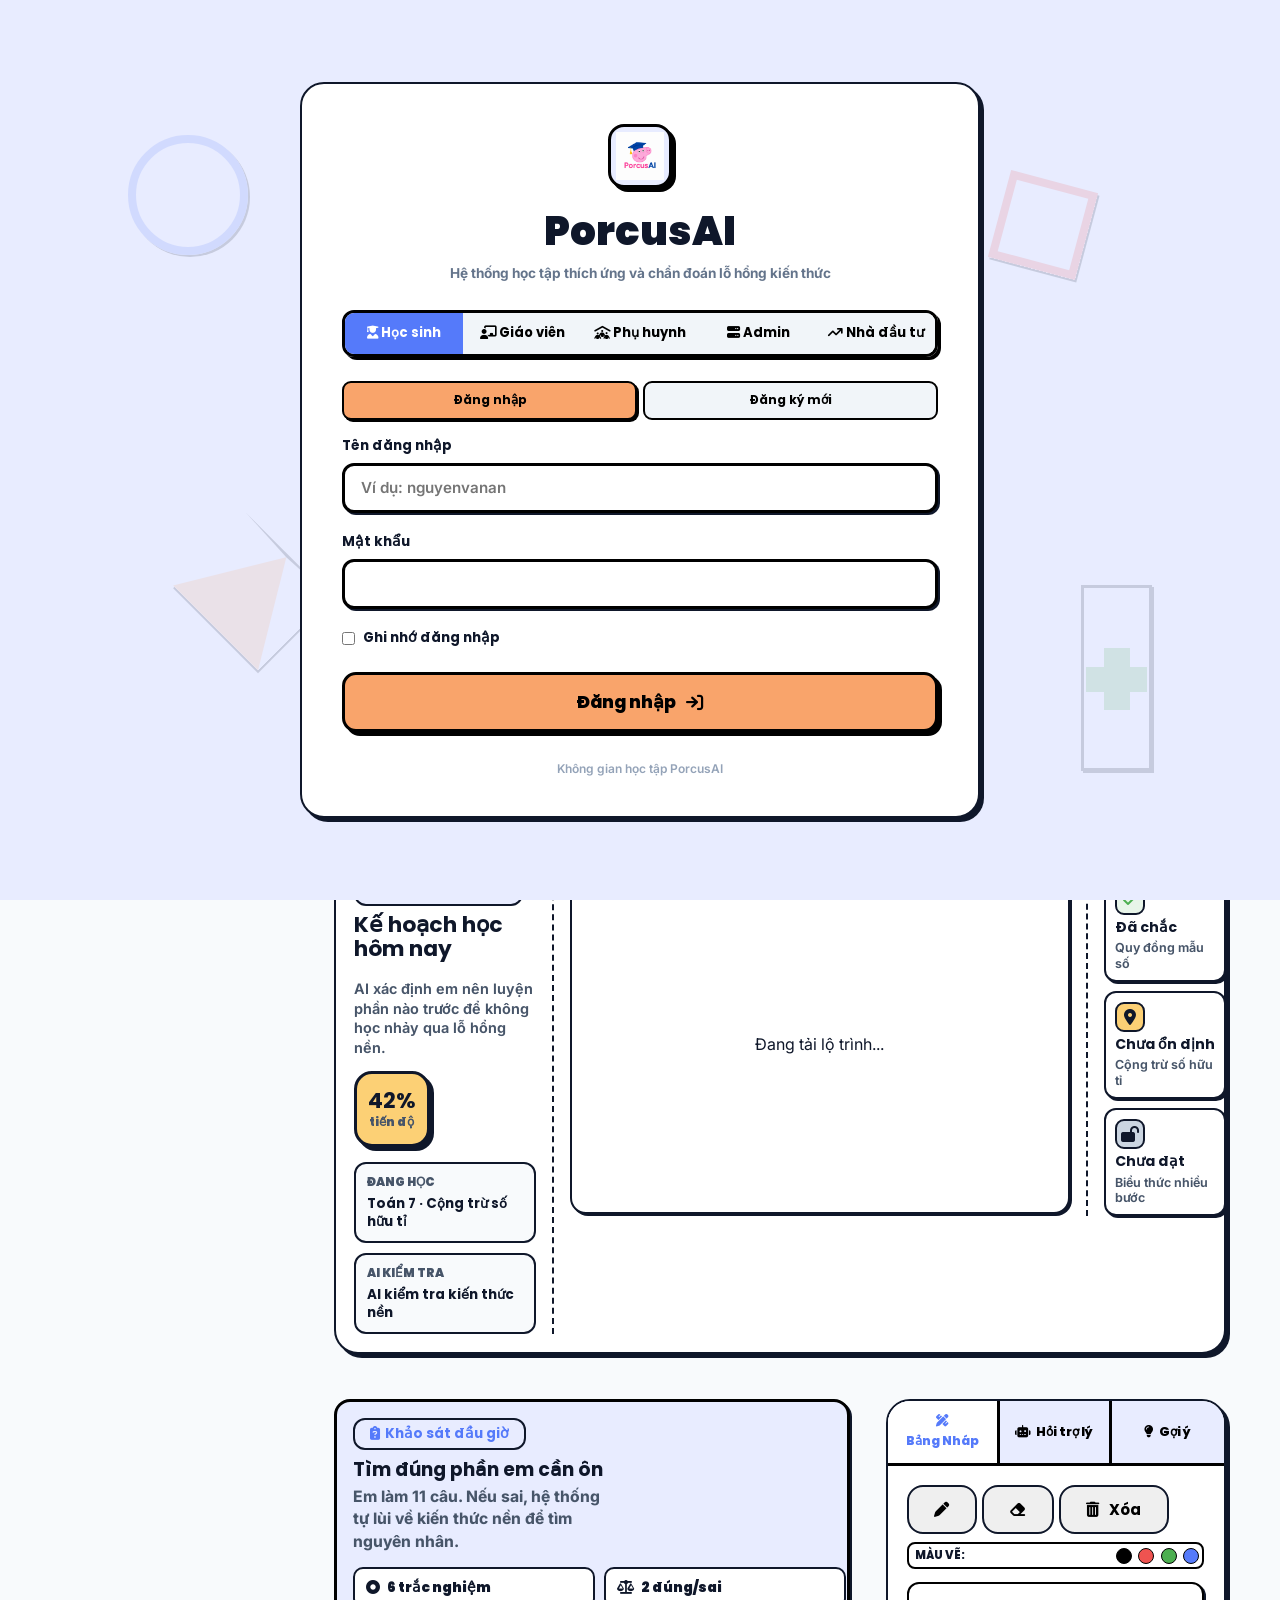
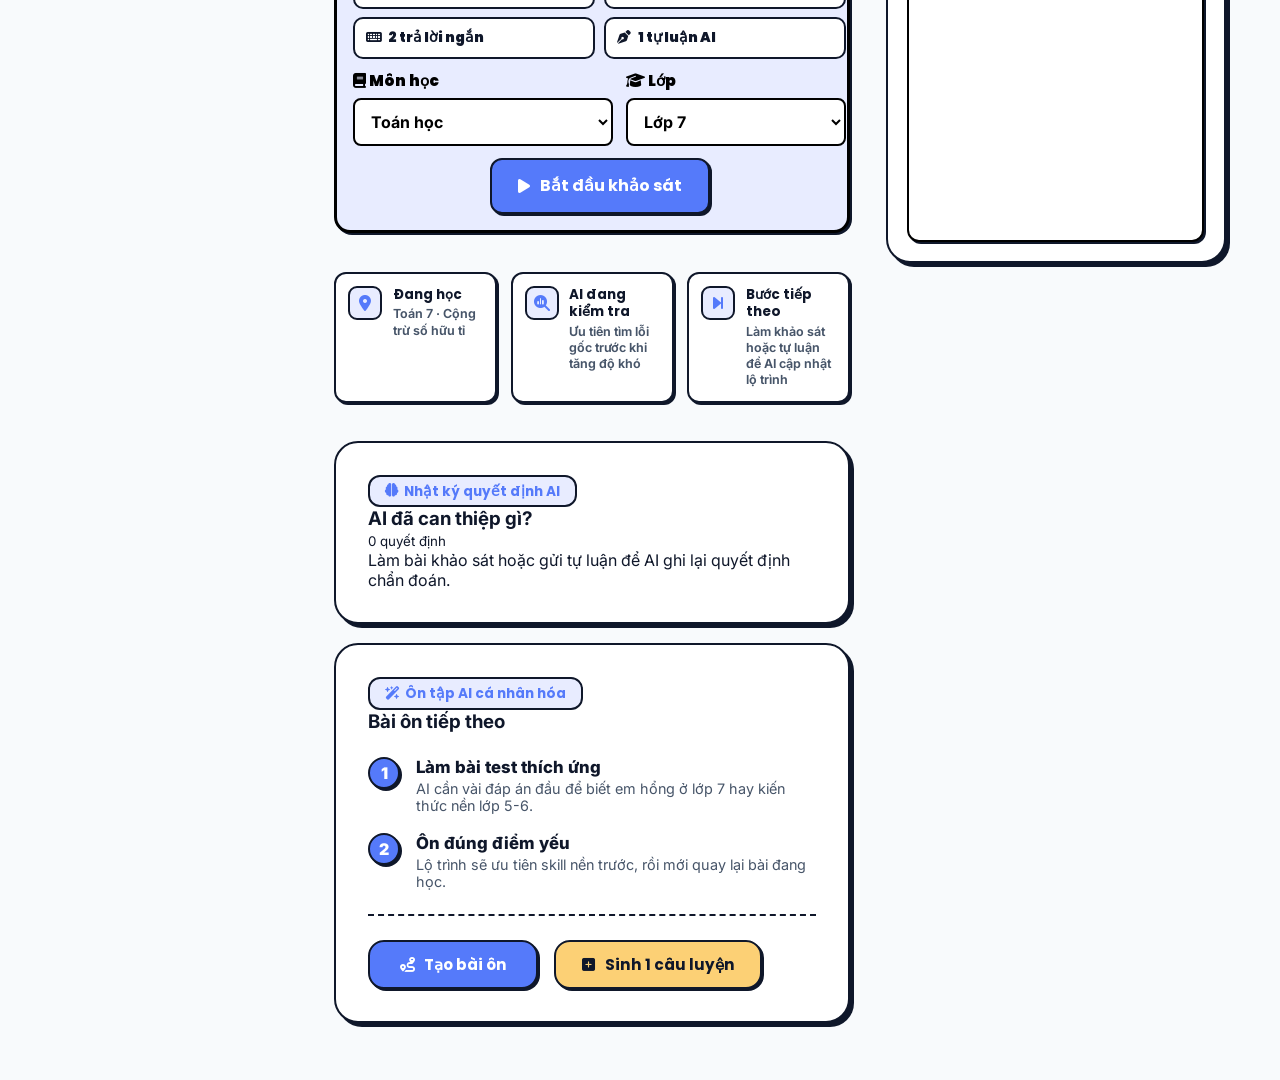
==== commit 2b673fa4: "feat: Integrate Admin User Management dashboard with real backend APIs and add dynamic IDs display" ====
--- a/frontend/index.html
+++ b/frontend/index.html
@@ -36,10 +36,11 @@
                 <a href="#" class="menu-item" data-teacher-nav="contribution"><i class="fa-solid fa-chart-line"></i><span>Đóng góp hôm nay</span></a>
             </nav>
             <nav class="sidebar-menu parent-sidebar-menu" id="parent-sidebar-menu" style="display: none;">
-                <a href="#" class="menu-item active" data-parent-nav="overview"><i class="fa-solid fa-people-roof"></i><span>Theo dõi con</span></a>
+                <!-- Dynamically populated via JS -->
             </nav>
             <nav class="sidebar-menu admin-sidebar-menu" id="admin-sidebar-menu" style="display: none;">
                 <a href="#" class="menu-item active" data-admin-nav="operations"><i class="fa-solid fa-server"></i><span>Vận hành</span></a>
+                <a href="#" class="menu-item" data-admin-nav="users"><i class="fa-solid fa-users-gear"></i><span>Quản lý tài khoản</span></a>
             </nav>
             <nav class="sidebar-menu investor-sidebar-menu" id="investor-sidebar-menu" style="display: none;">
                 <a href="#" class="menu-item active" data-investor-nav="traction"><i class="fa-solid fa-arrow-trend-up"></i><span>Traction</span></a>
@@ -71,20 +72,6 @@
                             <span class="reward-tag streak-tag"><i class="fa-solid fa-calendar-check"></i> 5 ngày liên tiếp</span>
                         <span class="reward-tag xp-tag"><i class="fa-solid fa-gem"></i> 1,200 XP</span>
                         <span class="reward-tag coin-tag"><i class="fa-solid fa-coins"></i> 350 Xu</span>
-                    </div>
-                    <div id="quest-notification" class="quest-notification">
-                        <button id="btn-quest-toggle" class="quest-toggle-btn" type="button" aria-expanded="false" aria-controls="quest-dropdown-panel" title="Nhiệm vụ hôm nay">
-                            <i class="fa-solid fa-bell"></i>
-                            <span id="quest-notification-count">0</span>
-                        </button>
-                        <div id="quest-dropdown-panel" class="quest-dropdown-panel" aria-label="Nhiệm vụ hôm nay">
-                            <div class="quest-panel-header">
-                                <span class="badge badge-skill"><i class="fa-solid fa-gamepad"></i> Quiz Quest</span>
-                                <strong id="quest-combo-label">Nhiệm vụ hôm nay</strong>
-                            </div>
-                            <div id="daily-quest-list" class="daily-quest-list"></div>
-                            <p id="reward-feedback" class="reward-feedback">Làm đúng quiz để gom xu mở bài ôn cá nhân.</p>
-                        </div>
                     </div>
                     <div class="user-profile">
                         <span class="user-name" id="user-display-name">Emma (Lớp 7A)</span>
@@ -669,6 +656,23 @@
 
                     <!-- 6. STUDENT PROFILE VIEW -->
                     <div id="student-view-profile" class="student-view-panel" style="display: none;">
+                        <div class="memphis-card">
+                            <h3><i class="fa-solid fa-user"></i> Thông tin cá nhân</h3>
+                            <p style="margin-bottom: 0.5rem;">Mã học sinh của bạn là chìa khóa để phụ huynh có thể liên kết tài khoản.</p>
+                            <div style="display: flex; align-items: center; gap: 0.5rem; background: var(--bg-color); padding: 0.5rem 1rem; border-radius: 8px; border: 1px solid var(--border-color); max-width: max-content;">
+                                <i class="fa-solid fa-fingerprint" style="color: var(--primary);"></i>
+                                <strong>ID của bạn:</strong>
+                                <span id="student-id-display" style="font-family: monospace; font-size: 1.1rem; color: var(--text-color); font-weight: bold;">Đang tải...</span>
+                                <button class="btn btn-sm btn-hint-outline" style="padding: 0.2rem 0.5rem;" onclick="navigator.clipboard.writeText(document.getElementById('student-id-display').textContent); showToast('Đã copy ID!');" title="Copy"><i class="fa-regular fa-copy"></i></button>
+                            </div>
+                        </div>
+                        <div class="memphis-card" style="margin-top: 1rem;">
+                            <h3><i class="fa-solid fa-link"></i> Yêu cầu liên kết tài khoản từ Phụ huynh</h3>
+                            <div id="student-pending-requests" class="pending-requests-list">
+                                <!-- Requests will be rendered here -->
+                                <p style="color: var(--text-muted); font-size: 0.9rem;">Không có yêu cầu nào.</p>
+                            </div>
+                        </div>
                         <div class="profile-page-header mb-4">
                             <h2><i class="fa-solid fa-id-card"></i> Hồ sơ học tập</h2>
                             <p class="card-subtitle-desc">Theo dõi XP theo ngày, tiến trình từng môn, huy hiệu và thông tin cá nhân của học sinh.</p>
@@ -686,10 +690,11 @@
                             <span class="teacher-command-kicker"><i class="fa-solid fa-satellite-dish"></i> Teacher Command Center</span>
                             <h1>Bảng quản lý lớp học theo dữ liệu</h1>
                             <p>PorcusAI giúp giáo viên nhìn nhanh tình trạng lớp, phát hiện lỗ hổng gốc, gom nhóm học sinh và chọn hành động dạy lại hoặc giao bài luyện phù hợp.</p>
-                        </div>
-                        <div class="teacher-command-actions">
-                            <button class="btn btn-primary-memphis" id="btn-command-lesson-plan"><i class="fa-solid fa-wand-magic-sparkles"></i> Tạo kế hoạch 15 phút</button>
-                            <button class="btn btn-hint-outline" id="btn-open-final-report"><i class="fa-solid fa-file-shield"></i> Báo cáo final</button>
+                            <div style="margin-top: 0.5rem; display: flex; align-items: center; gap: 0.5rem;">
+                                <strong>ID Giáo viên:</strong> <span id="teacher-id-display" style="font-family: monospace;">teacher_01</span>
+                            </div>
+                        </div>
+                        <div class="teacher-command-actions" style="display: none;">
                         </div>
                     </div>
 
@@ -875,6 +880,29 @@
                     <div id="parent-overview-dashboard" class="parent-overview-dashboard">
                         <!-- Rendered by app.js -->
                     </div>
+                    
+                    <div id="parent-view-profile" class="parent-view-panel" style="display: none;">
+                        <div class="memphis-card">
+                            <h3><i class="fa-solid fa-id-card"></i> Hồ sơ Phụ huynh</h3>
+                            <p>Quản lý tài khoản phụ huynh và các tài khoản học sinh đã liên kết.</p>
+                            <div style="margin-top: 0.5rem; display: flex; align-items: center; gap: 0.5rem;">
+                                <strong>ID Phụ huynh:</strong> <span id="parent-id-display" style="font-family: monospace;">parent_01</span>
+                            </div>
+                            <hr style="margin: 1rem 0; border: none; border-top: 1px dashed var(--border-color);">
+                            
+                            <h4><i class="fa-solid fa-user-plus"></i> Tìm & Liên kết học sinh</h4>
+                            <div style="display: flex; gap: 0.5rem; margin-top: 0.5rem; max-width: 400px;">
+                                <input type="text" id="parent-search-student-id" class="form-control" placeholder="Nhập ID Học sinh (VD: emma_std_01)">
+                                <button type="button" id="btn-parent-send-request" class="btn btn-primary-memphis">Gửi yêu cầu</button>
+                            </div>
+                            <p id="parent-request-status" style="margin-top: 0.5rem; font-size: 0.85rem; font-weight: 500;"></p>
+                            
+                            <h4 style="margin-top: 1.5rem;"><i class="fa-solid fa-children"></i> Các con đang theo dõi</h4>
+                            <div id="parent-managed-children" class="managed-children-list" style="margin-top: 0.5rem; display: flex; flex-direction: column; gap: 0.5rem;">
+                                <!-- Rendered via JS -->
+                            </div>
+                        </div>
+                    </div>
                 </section>
 
                 <!-- ================= KHU VỰC D: ADMIN ================= -->
@@ -889,6 +917,20 @@
                     <div id="admin-operations-dashboard" class="admin-operations-dashboard">
                         <!-- Rendered by app.js -->
                     </div>
+                    
+                    <div id="admin-users-dashboard" class="admin-users-dashboard" style="display: none;">
+                        <div class="memphis-card">
+                            <h3><i class="fa-solid fa-user-shield"></i> Tìm kiếm & Xử lý tài khoản</h3>
+                            <p>Tìm kiếm người dùng theo ID, tên đăng nhập, tên hiển thị hoặc email để Khóa (Ban) hoặc Xóa khỏi hệ thống.</p>
+                            <div style="display: flex; gap: 0.5rem; margin-top: 1rem; max-width: 600px;">
+                                <input type="text" id="admin-search-user-id" class="form-control" placeholder="Nhập ID, tên đăng nhập, tên hiển thị hoặc email...">
+                                <button type="button" id="btn-admin-search-user" class="btn btn-primary-memphis"><i class="fa-solid fa-magnifying-glass"></i> Tìm</button>
+                            </div>
+                            <div id="admin-user-search-result" style="margin-top: 1.5rem; padding-top: 1rem; border-top: 1px dashed var(--border-color); display: none;">
+                                <!-- User search result goes here -->
+                            </div>
+                        </div>
+                    </div>
                 </section>
 
                 <!-- ================= KHU VỰC E: NHÀ ĐẦU TƯ ================= -->
@@ -898,6 +940,9 @@
                             <span class="badge badge-skill"><i class="fa-solid fa-chart-line"></i> Investor Traction</span>
                             <h1>Traction, unit economics và khả năng scale</h1>
                             <p>Màn này phục vụ câu hỏi: người dùng có quay lại không, AI tạo giá trị gì, chi phí mỗi học sinh bao nhiêu, và mô hình có scale được không.</p>
+                            <div style="margin-top: 0.5rem; display: flex; align-items: center; gap: 0.5rem;">
+                                <strong>ID Tài trợ:</strong> <span id="investor-id-display" style="font-family: monospace;">investor_01</span>
+                            </div>
                         </div>
                     </div>
                     <div id="investor-traction-dashboard" class="investor-traction-dashboard">
@@ -1003,7 +1048,7 @@
                         <div class="auth-form-grid">
                             <div class="form-group auth-span-2"><label for="register-name">Họ và tên</label><input id="register-name" class="form-control" autocomplete="name" maxlength="100"></div>
                             <div class="form-group"><label for="register-username">Tên đăng nhập</label><input id="register-username" class="form-control" autocomplete="username" maxlength="30"></div>
-                            <div class="form-group"><label for="register-grade">Khối lớp</label><select id="register-grade" class="form-control"><option value="">Chọn lớp</option><option value="1">Lớp 1</option><option value="2">Lớp 2</option><option value="3">Lớp 3</option><option value="4">Lớp 4</option><option value="5">Lớp 5</option><option value="6">Lớp 6</option><option value="7">Lớp 7</option><option value="8">Lớp 8</option><option value="9">Lớp 9</option><option value="10">Lớp 10</option><option value="11">Lớp 11</option><option value="12">Lớp 12</option></select></div>
+                            <div class="form-group"><label for="register-grade">Khối lớp</label><select id="register-grade" class="form-control"><option value="">Chọn lớp</option><option value="1">Lớp 1</option><option value="2">Lớp 2</option><option value="3">Lớp 3</option><option value="4">Lớp 4</option><option value="5">Lớp 5</option><option value="6">Lớp 6</option><option value="7">Lớp 7</option><option value="8">Lớp 8</option><option value="9">Lớp 9</option></select></div>
                             <div class="form-group"><label for="register-password">Mật khẩu</label><input type="password" id="register-password" class="form-control" autocomplete="new-password" maxlength="128"></div>
                             <div class="form-group"><label for="register-confirm">Nhập lại mật khẩu</label><input type="password" id="register-confirm" class="form-control" autocomplete="new-password" maxlength="128"></div>
                             <div class="form-group auth-span-2"><label for="register-email">Email phụ huynh <span class="auth-optional">(không bắt buộc)</span></label><input type="email" id="register-email" class="form-control" autocomplete="email" maxlength="320"></div>
--- a/frontend/style.css
+++ b/frontend/style.css
@@ -490,7 +490,7 @@
     padding: 1.1rem;
     min-height: auto;
     display: grid;
-    grid-template-columns: minmax(250px, 0.78fr) minmax(420px, 1.35fr) minmax(155px, 0.45fr);
+    grid-template-columns: minmax(200px, 0.6fr) minmax(500px, 2fr) minmax(140px, 0.4fr);
     gap: 1rem;
     align-items: start;
 }
@@ -1838,7 +1838,7 @@
 .teacher-mastery-dot {
     position: absolute;
     left: 50%;
-    transform: translate(-50%, 50%);
+    transform: translate(-50%, 0);
     border: 2px solid var(--border-color);
     border-radius: 999px;
     background: var(--secondary);
@@ -1848,6 +1848,7 @@
     font-size: 0.68rem;
     font-weight: 900;
     white-space: nowrap;
+    z-index: 10;
 }
 
 .teacher-growth-day small,
@@ -2136,7 +2137,7 @@
 
 .traction-bars {
     position: relative;
-    height: 100%;
+    height: 220px;
     min-height: 220px;
     display: flex;
     align-items: end;
@@ -2777,11 +2778,10 @@
 
 .dag-node {
     cursor: pointer;
-    transition: transform 0.2s ease;
-}
-
-.dag-node:hover {
-    transform: scale(1.05);
+}
+
+.dag-node:hover .dag-node-rect {
+    fill-opacity: 0.85;
 }
 
 .dag-node-rect {
@@ -4937,7 +4937,7 @@
 
 .subject-overview-grid {
     display: grid;
-    grid-template-columns: repeat(auto-fit, minmax(210px, 1fr));
+    grid-template-columns: repeat(auto-fit, minmax(160px, 1fr));
     gap: 1rem;
     margin-top: 0.75rem;
 }
@@ -4946,7 +4946,7 @@
     background: var(--bg-card);
     border: var(--border-width) solid var(--border-color);
     border-radius: var(--border-radius);
-    padding: 0.95rem;
+    padding: 0.75rem;
     box-shadow: var(--shadow-flat);
     display: flex;
     flex-direction: column;
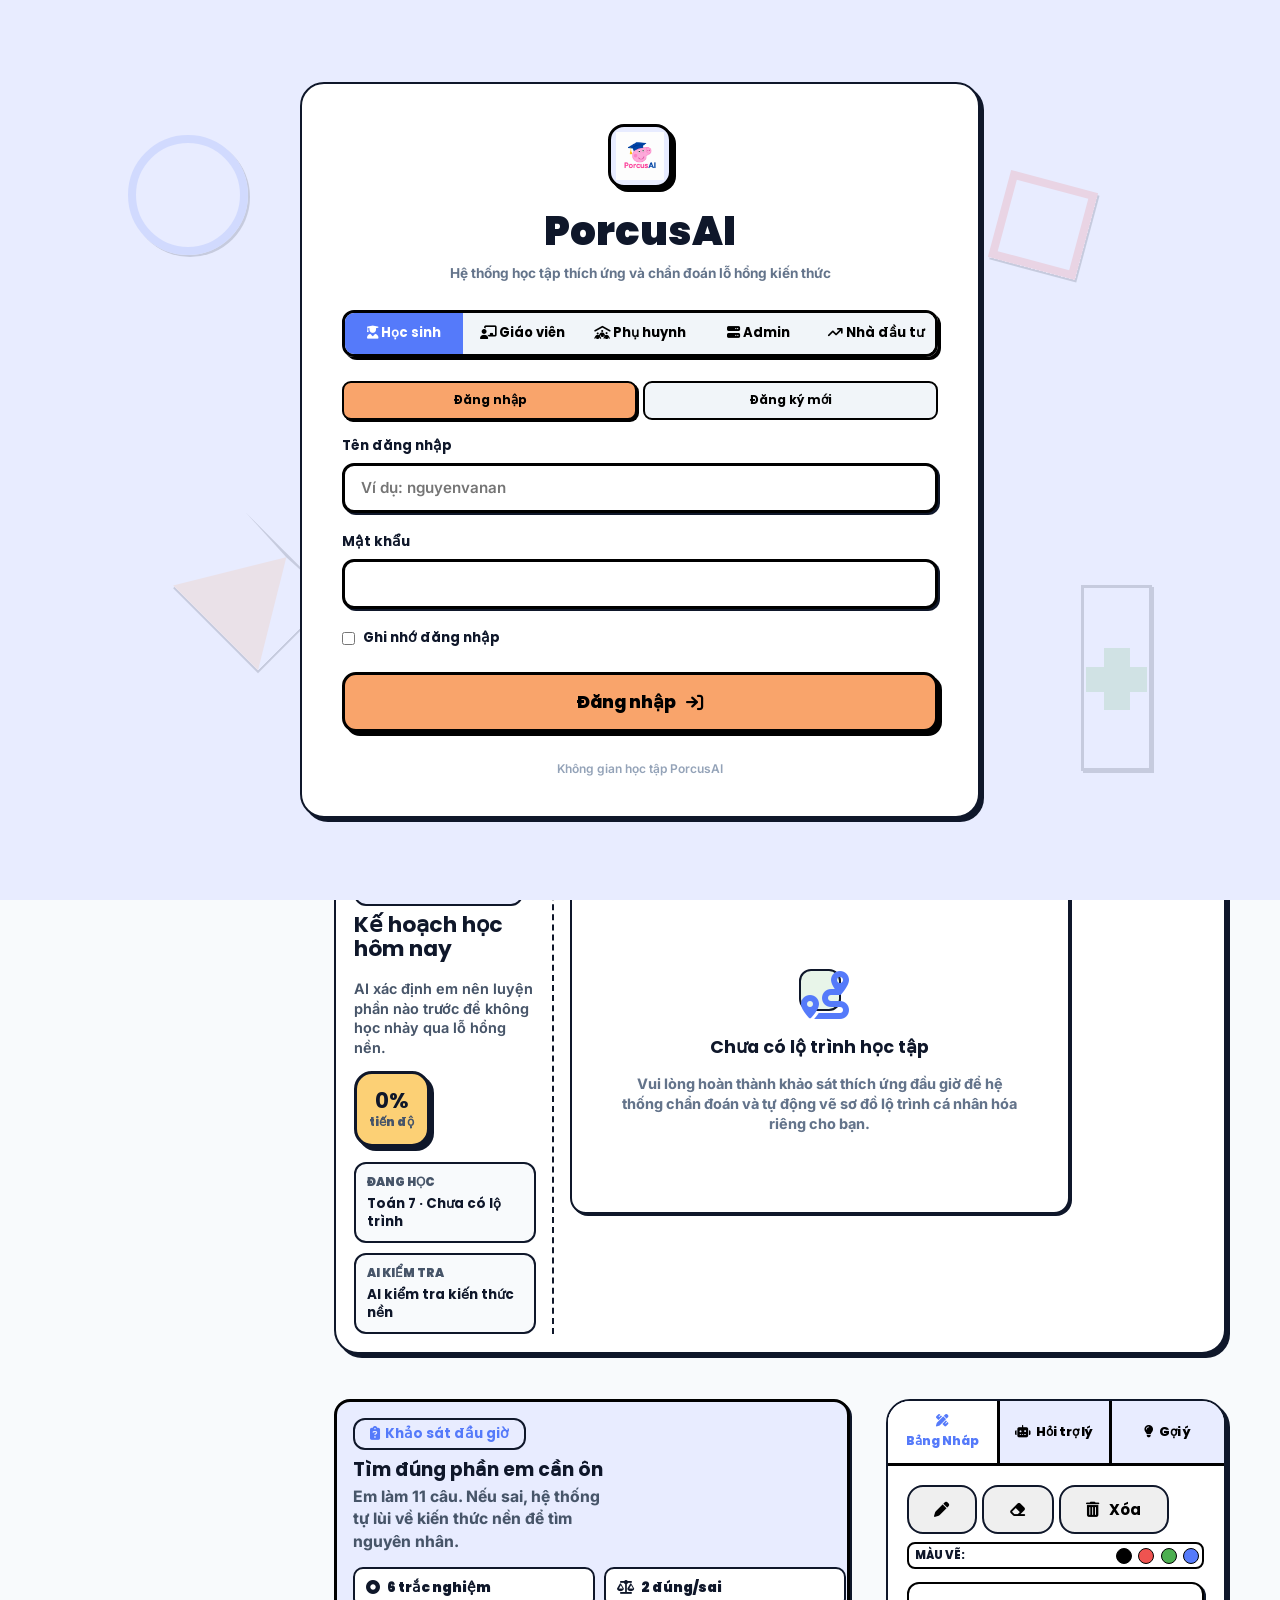
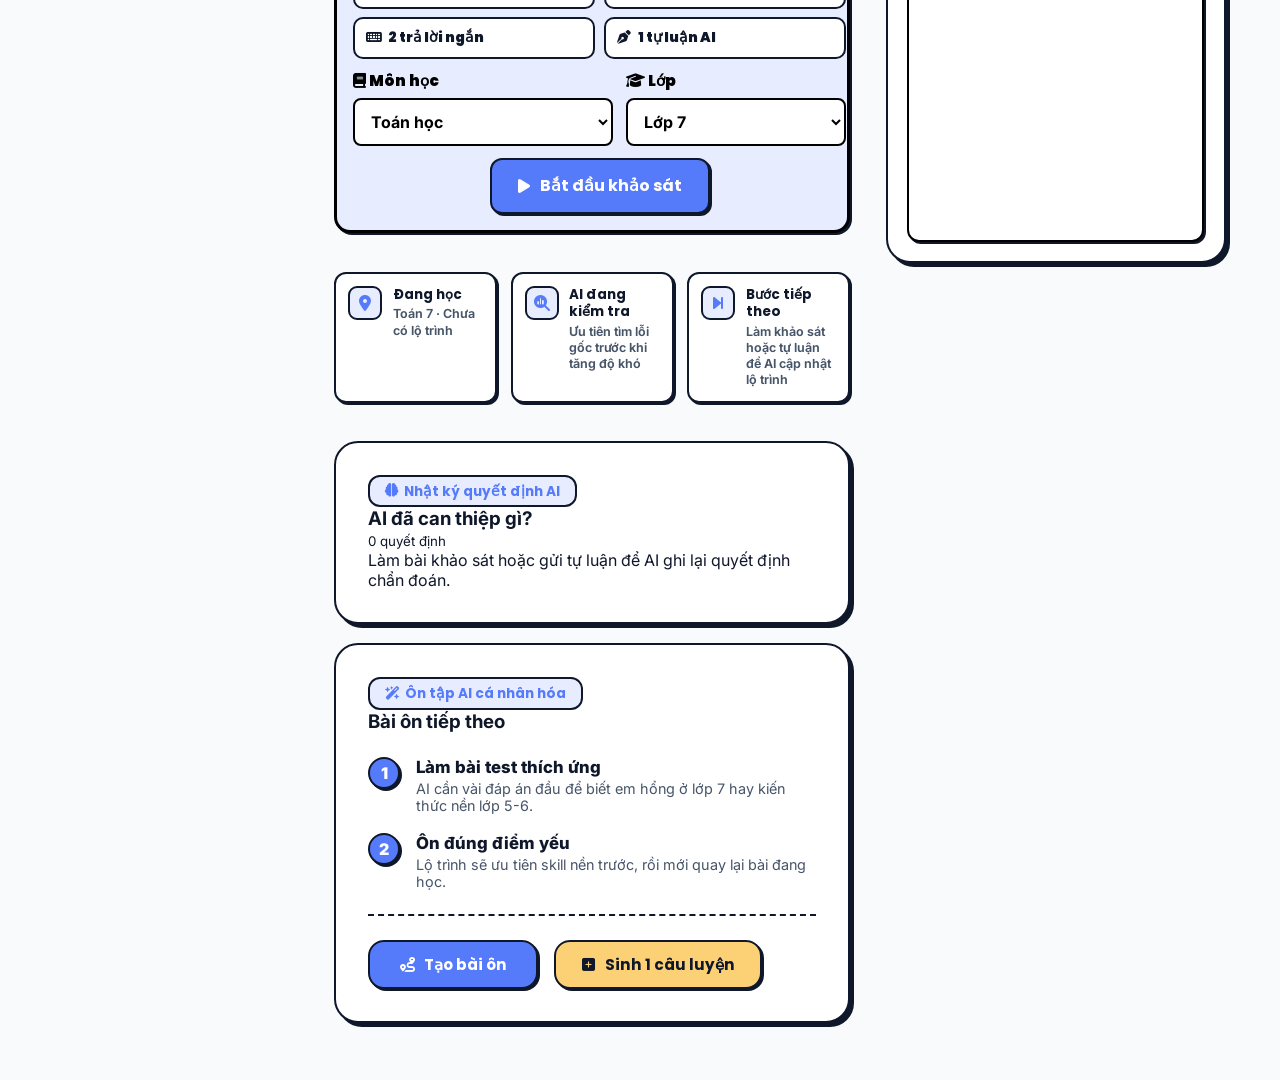
==== commit d55d7fe0: "fix: Connect student registration, student/teacher/parent logins to the real database API, and remov" ====
--- a/frontend/index.html
+++ b/frontend/index.html
@@ -1055,19 +1055,6 @@
                         </div>
                         <p class="auth-help">Mật khẩu cần ít nhất 8 ký tự, gồm chữ cái và chữ số.</p>
                     </div>
-                    <div class="form-group">
-                        <label for="student-select-login"><i class="fa-solid fa-user"></i> Chọn tài khoản học sinh:</label>
-                        <select id="student-select-login" class="form-control">
-                            <option value="emma_std_01" data-name="Emma (Lớp 7A)" data-avatar="Emma" data-grade="7">Emma (Lớp 7A) - Học sinh Khá</option>
-                            <option value="an_01" data-name="Nguyễn Văn An" data-avatar="An" data-grade="6">Nguyễn Văn An (Lớp 6B) - Yếu cộng số nguyên</option>
-                            <option value="binh_02" data-name="Trần Bình" data-avatar="Binh" data-grade="5">Trần Bình (Lớp 5A) - Yếu quy đồng phân số</option>
-                            <option value="hoang_06" data-name="Lê Huy Hoàng" data-avatar="Hoang" data-grade="7">Lê Huy Hoàng (Lớp 7C) - Đang bị kẹt</option>
-                        </select>
-                    </div>
-                    <div class="form-group">
-                        <label for="student-pass"><i class="fa-solid fa-lock"></i> Mật khẩu:</label>
-                        <input type="password" id="student-pass" class="form-control" placeholder="Mật khẩu học sinh" value="123456">
-                    </div>
                 </div>
                 
                 <div id="login-form-teacher" class="login-form-panel">
@@ -1130,53 +1117,27 @@
 
                 <div id="login-form-admin" class="login-form-panel">
                     <div class="form-group">
-                        <label for="admin-username"><i class="fa-solid fa-server"></i> Tài khoản admin:</label>
-                        <select id="admin-username" class="form-control">
-                            <option value="ops_admin">Ops Admin · PorcusAI</option>
-                        </select>
+                        <label for="admin-username"><i class="fa-solid fa-server"></i> Tên đăng nhập admin:</label>
+                        <input type="text" id="admin-username" class="form-control" placeholder="Nhập tên đăng nhập admin (VD: admin)">
                     </div>
                     <div class="form-group">
                         <label for="admin-pass"><i class="fa-solid fa-lock"></i> Mật khẩu admin:</label>
-                        <input type="password" id="admin-pass" class="form-control" placeholder="Mật khẩu admin" value="123456">
+                        <input type="password" id="admin-pass" class="form-control" placeholder="Mật khẩu admin">
                     </div>
                 </div>
 
                 <div id="login-form-investor" class="login-form-panel">
                     <div class="form-group">
-                        <label for="investor-username"><i class="fa-solid fa-briefcase"></i> Hồ sơ nhà đầu tư:</label>
-                        <select id="investor-username" class="form-control">
-                            <option value="seed_partner">Seed Partner · Demo Room</option>
-                        </select>
+                        <label for="investor-username"><i class="fa-solid fa-briefcase"></i> Tên đăng nhập nhà đầu tư:</label>
+                        <input type="text" id="investor-username" class="form-control" placeholder="Nhập tên đăng nhập nhà đầu tư (VD: partner)">
                     </div>
                     <div class="form-group">
                         <label for="investor-pass"><i class="fa-solid fa-lock"></i> Mật khẩu nhà đầu tư:</label>
-                        <input type="password" id="investor-pass" class="form-control" placeholder="Mật khẩu nhà đầu tư" value="123456">
+                        <input type="password" id="investor-pass" class="form-control" placeholder="Mật khẩu nhà đầu tư">
                     </div>
                 </div>
                 
-                <div id="login-form-register" class="login-form-panel">
-                    <div class="form-group">
-                        <label for="reg-username"><i class="fa-solid fa-user"></i> Tên đăng nhập:</label>
-                        <input type="text" id="reg-username" class="form-control" placeholder="Tên đăng nhập (viết liền không dấu)">
-                    </div>
-                    <div class="form-group">
-                        <label for="reg-password"><i class="fa-solid fa-lock"></i> Mật khẩu:</label>
-                        <input type="password" id="reg-password" class="form-control" placeholder="Ít nhất 8 ký tự, có chữ và số">
-                    </div>
-                    <div class="form-group">
-                        <label for="reg-name"><i class="fa-solid fa-id-card"></i> Họ và tên:</label>
-                        <input type="text" id="reg-name" class="form-control" placeholder="Nhập họ và tên của bạn">
-                    </div>
-                    <div class="form-group">
-                        <label for="reg-grade"><i class="fa-solid fa-school"></i> Lớp:</label>
-                        <select id="reg-grade" class="form-control">
-                            <option value="5">Lớp 5</option>
-                            <option value="6">Lớp 6</option>
-                            <option value="7">Lớp 7</option>
-                            <option value="8">Lớp 8</option>
-                        </select>
-                    </div>
-                </div>
+
                 
                 <div id="login-error-msg" class="login-error-alert" style="display: none;">
                     <i class="fa-solid fa-circle-exclamation"></i> Mật khẩu hoặc tài khoản chưa đúng!
